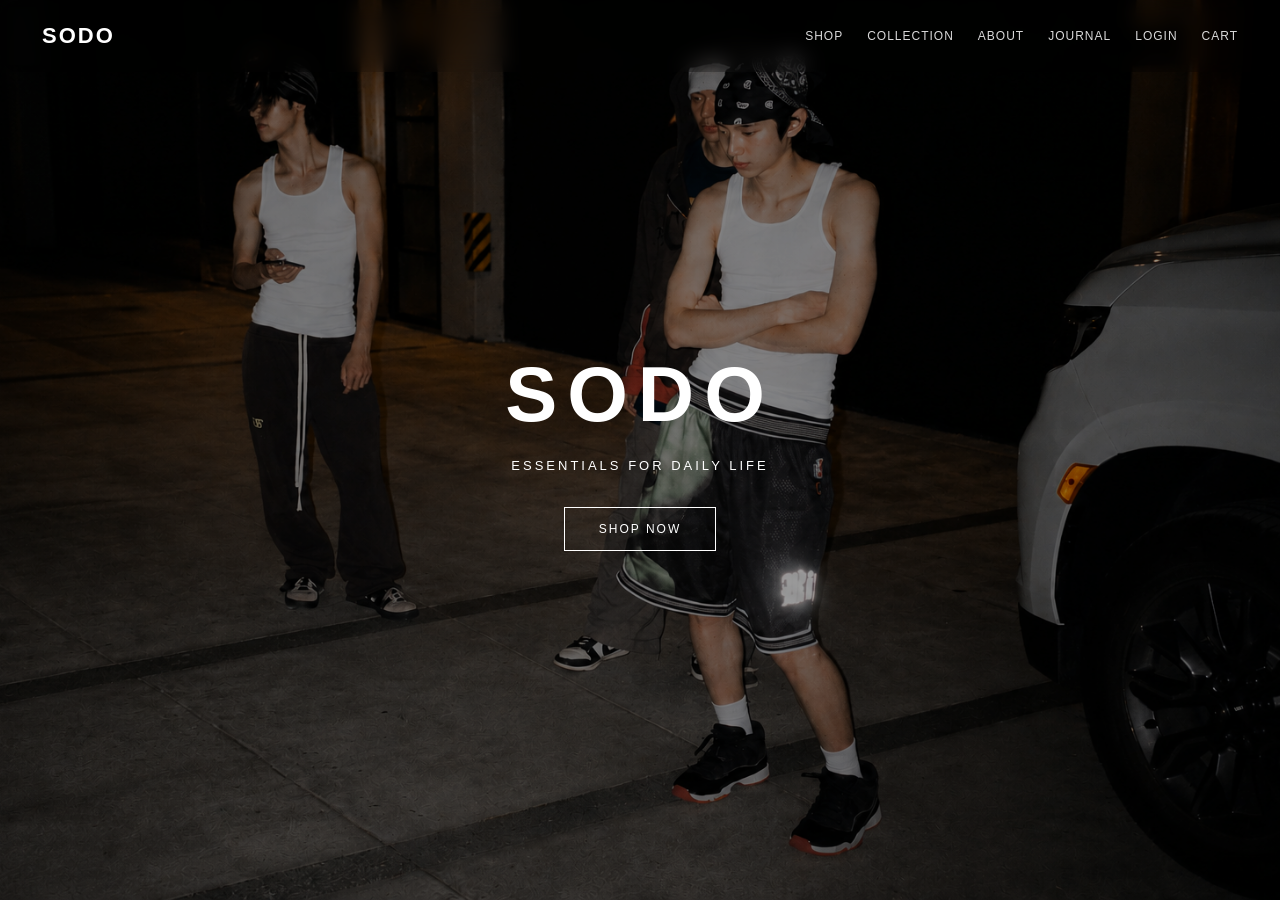
==== index.html @ 35b777dd "Build SODO V1 pages" ====
<!DOCTYPE html>
<html lang="ko">
<head>
  <meta charset="UTF-8" />
  <meta name="viewport" content="width=device-width, initial-scale=1.0" />
  <title>SODO</title>
  <link rel="stylesheet" href="css/style.css" />
</head>
<body>

  <header class="site-header transparent">
    <a href="index.html" class="logo">SODO</a>

    <nav class="nav">
      <a href="shop.html">SHOP</a>
      <a href="collection.html">COLLECTION</a>
      <a href="about.html">ABOUT</a>
      <a href="journal.html">JOURNAL</a>
      <a href="#">LOGIN</a>
      <a href="#">CART</a>
    </nav>
  </header>

  <main>
    <section class="hero">
      <div class="hero-overlay"></div>

      <div class="hero-content">
        <h1>SODO</h1>
        <p>ESSENTIALS FOR DAILY LIFE</p>
        <a href="shop.html" class="hero-button">SHOP NOW</a>
      </div>
    </section>
  </main>

  <script src="js/script.js"></script>
</body>
</html>
---- css/style.css ----
* {
  margin: 0;
  padding: 0;
  box-sizing: border-box;
}

html {
  scroll-behavior: smooth;
}

body {
  font-family: Arial, Helvetica, sans-serif;
  color: #111;
  background: #f4f1ec;
}

a {
  color: inherit;
  text-decoration: none;
}

button {
  font-family: inherit;
}

/* HEADER */

.site-header {
  width: 100%;
  height: 72px;
  padding: 0 42px;
  display: flex;
  justify-content: space-between;
  align-items: center;
  position: fixed;
  top: 0;
  left: 0;
  z-index: 20;
  background: rgba(244, 241, 236, 0.92);
  border-bottom: 1px solid rgba(0, 0, 0, 0.08);
  backdrop-filter: blur(10px);
}

.site-header.transparent {
  background: transparent;
  border-bottom: none;
  color: #fff;
}

.logo {
  font-size: 22px;
  font-weight: 700;
  letter-spacing: 2px;
}

.nav {
  display: flex;
  gap: 24px;
  font-size: 12px;
  letter-spacing: 1px;
}

.nav a {
  opacity: 0.85;
}

.nav a:hover {
  opacity: 1;
}

/* HOME */

.hero {
  width: 100%;
  height: 100vh;
  background-image: url("../images/hero.jpg");
  background-size: cover;
  background-position: center;
  position: relative;
  display: flex;
  justify-content: center;
  align-items: center;
}

.hero-overlay {
  position: absolute;
  inset: 0;
  background: rgba(0, 0, 0, 0.38);
}

.hero-content {
  position: relative;
  z-index: 2;
  text-align: center;
  color: #fff;
}

.hero-content h1 {
  font-size: 78px;
  letter-spacing: 10px;
  font-weight: 700;
  margin-bottom: 18px;
}

.hero-content p {
  font-size: 13px;
  letter-spacing: 3px;
  margin-bottom: 34px;
}

.hero-button {
  display: inline-block;
  padding: 14px 34px;
  border: 1px solid #fff;
  font-size: 12px;
  letter-spacing: 2px;
  transition: 0.25s;
}

.hero-button:hover {
  background: #fff;
  color: #111;
}

/* COMMON PAGE */

.page {
  padding: 140px 42px 80px;
  min-height: 100vh;
}

.page-title {
  margin-bottom: 58px;
}

.page-title h1 {
  font-size: 42px;
  letter-spacing: 3px;
  margin-bottom: 14px;
}

.page-title p {
  color: #555;
  font-size: 15px;
}

/* SHOP */

.product-grid {
  display: grid;
  grid-template-columns: repeat(3, 1fr);
  gap: 34px 22px;
}

.product-card {
  display: block;
}

.product-image {
  width: 100%;
  aspect-ratio: 3 / 4;
  background: #d8d2c7;
  display: flex;
  justify-content: center;
  align-items: center;
  color: #918879;
  font-size: 28px;
  letter-spacing: 4px;
  transition: 0.25s;
}

.product-card:hover .product-image {
  background: #c8c0b4;
}

.product-info {
  padding-top: 14px;
}

.product-info h2 {
  font-size: 14px;
  font-weight: 400;
  margin-bottom: 7px;
}

.product-info p {
  font-size: 13px;
  color: #555;
}

/* PRODUCT DETAIL */

.product-detail {
  display: grid;
  grid-template-columns: 1.2fr 0.8fr;
  gap: 60px;
  align-items: start;
}

.product-detail-image {
  width: 100%;
  min-height: 680px;
  background: #d8d2c7;
  display: flex;
  justify-content: center;
  align-items: center;
}

.product-detail-image span {
  font-size: 42px;
  letter-spacing: 6px;
  color: #918879;
}

.product-detail-info {
  padding-top: 20px;
}

.category {
  font-size: 12px;
  letter-spacing: 2px;
  color: #777;
  margin-bottom: 18px;
}

.product-detail-info h1 {
  font-size: 32px;
  font-weight: 400;
  margin-bottom: 16px;
}

.price {
  font-size: 18px;
  margin-bottom: 32px;
}

.description {
  font-size: 14px;
  line-height: 1.8;
  color: #444;
  margin-bottom: 34px;
}

.option-box {
  margin-bottom: 28px;
}

.option-box p {
  font-size: 12px;
  letter-spacing: 2px;
  margin-bottom: 12px;
}

.size-list {
  display: flex;
  gap: 8px;
}

.size-list button {
  width: 48px;
  height: 42px;
  border: 1px solid #aaa;
  background: transparent;
  cursor: pointer;
}

.size-list button:hover {
  background: #111;
  color: #fff;
}

.cart-button {
  width: 100%;
  height: 52px;
  background: #111;
  color: #fff;
  border: none;
  font-size: 12px;
  letter-spacing: 2px;
  cursor: pointer;
  margin-bottom: 28px;
}

.cart-button:hover {
  background: #333;
}

.product-notice {
  border-top: 1px solid #ccc;
  padding-top: 22px;
}

.product-notice p {
  font-size: 13px;
  color: #555;
  line-height: 1.8;
}

/* COLLECTION */

.collection-layout {
  display: grid;
  grid-template-columns: 1.3fr 1fr;
  gap: 24px;
}

.collection-visual {
  min-height: 440px;
  background: #d8d2c7;
  display: flex;
  justify-content: center;
  align-items: center;
  color: #918879;
  font-size: 24px;
  letter-spacing: 3px;
}

.collection-visual.large {
  min-height: 620px;
}

.collection-text {
  padding: 54px;
  background: #e8e2d8;
  display: flex;
  flex-direction: column;
  justify-content: center;
}

.collection-text h2 {
  font-size: 24px;
  letter-spacing: 2px;
  margin-bottom: 22px;
}

.collection-text p {
  font-size: 15px;
  line-height: 1.9;
  color: #444;
}

/* ABOUT */

.about-hero {
  min-height: 420px;
  background: #d8d2c7;
  display: flex;
  flex-direction: column;
  justify-content: center;
  padding: 60px;
  margin-bottom: 60px;
}

.about-hero h1 {
  font-size: 44px;
  letter-spacing: 3px;
  margin-bottom: 20px;
}

.about-hero p {
  font-size: 18px;
  color: #555;
}

.about-content {
  display: grid;
  grid-template-columns: repeat(3, 1fr);
  gap: 42px;
}

.about-content h2 {
  font-size: 18px;
  letter-spacing: 2px;
  margin-bottom: 18px;
}

.about-content p {
  font-size: 14px;
  line-height: 1.9;
  color: #444;
}

/* JOURNAL */

.journal-list {
  display: flex;
  flex-direction: column;
  gap: 24px;
}

.journal-card {
  display: grid;
  grid-template-columns: 320px 1fr;
  gap: 34px;
  padding-bottom: 24px;
  border-bottom: 1px solid #ccc;
}

.journal-image {
  height: 220px;
  background: #d8d2c7;
  display: flex;
  justify-content: center;
  align-items: center;
  color: #918879;
  font-size: 32px;
}

.journal-text {
  display: flex;
  flex-direction: column;
  justify-content: center;
}

.date {
  font-size: 12px;
  color: #777;
  margin-bottom: 12px;
}

.journal-text h2 {
  font-size: 26px;
  font-weight: 400;
  margin-bottom: 14px;
}

.journal-text p {
  font-size: 14px;
  line-height: 1.8;
  color: #444;
}

/* FOOTER */

.footer {
  padding: 36px 42px;
  border-top: 1px solid #ccc;
  font-size: 12px;
  color: #666;
}

/* MOBILE */

@media (max-width: 900px) {
  .site-header {
    padding: 0 20px;
  }

  .nav {
    gap: 12px;
    font-size: 10px;
  }

  .hero-content h1 {
    font-size: 52px;
  }

  .page {
    padding: 120px 20px 60px;
  }

  .product-grid {
    grid-template-columns: repeat(2, 1fr);
  }

  .product-detail {
    grid-template-columns: 1fr;
  }

  .collection-layout {
    grid-template-columns: 1fr;
  }

  .about-content {
    grid-template-columns: 1fr;
  }

  .journal-card {
    grid-template-columns: 1fr;
  }
}

@media (max-width: 560px) {
  .site-header {
    height: auto;
    padding: 18px 20px;
    align-items: flex-start;
    flex-direction: column;
    gap: 14px;
  }

  .nav {
    flex-wrap: wrap;
  }

  .hero-content h1 {
    font-size: 42px;
  }

  .hero-content p {
    font-size: 11px;
  }

  .product-grid {
    grid-template-columns: 1fr;
  }

  .page-title h1 {
    font-size: 32px;
  }

  .product-detail-image {
    min-height: 460px;
  }
}
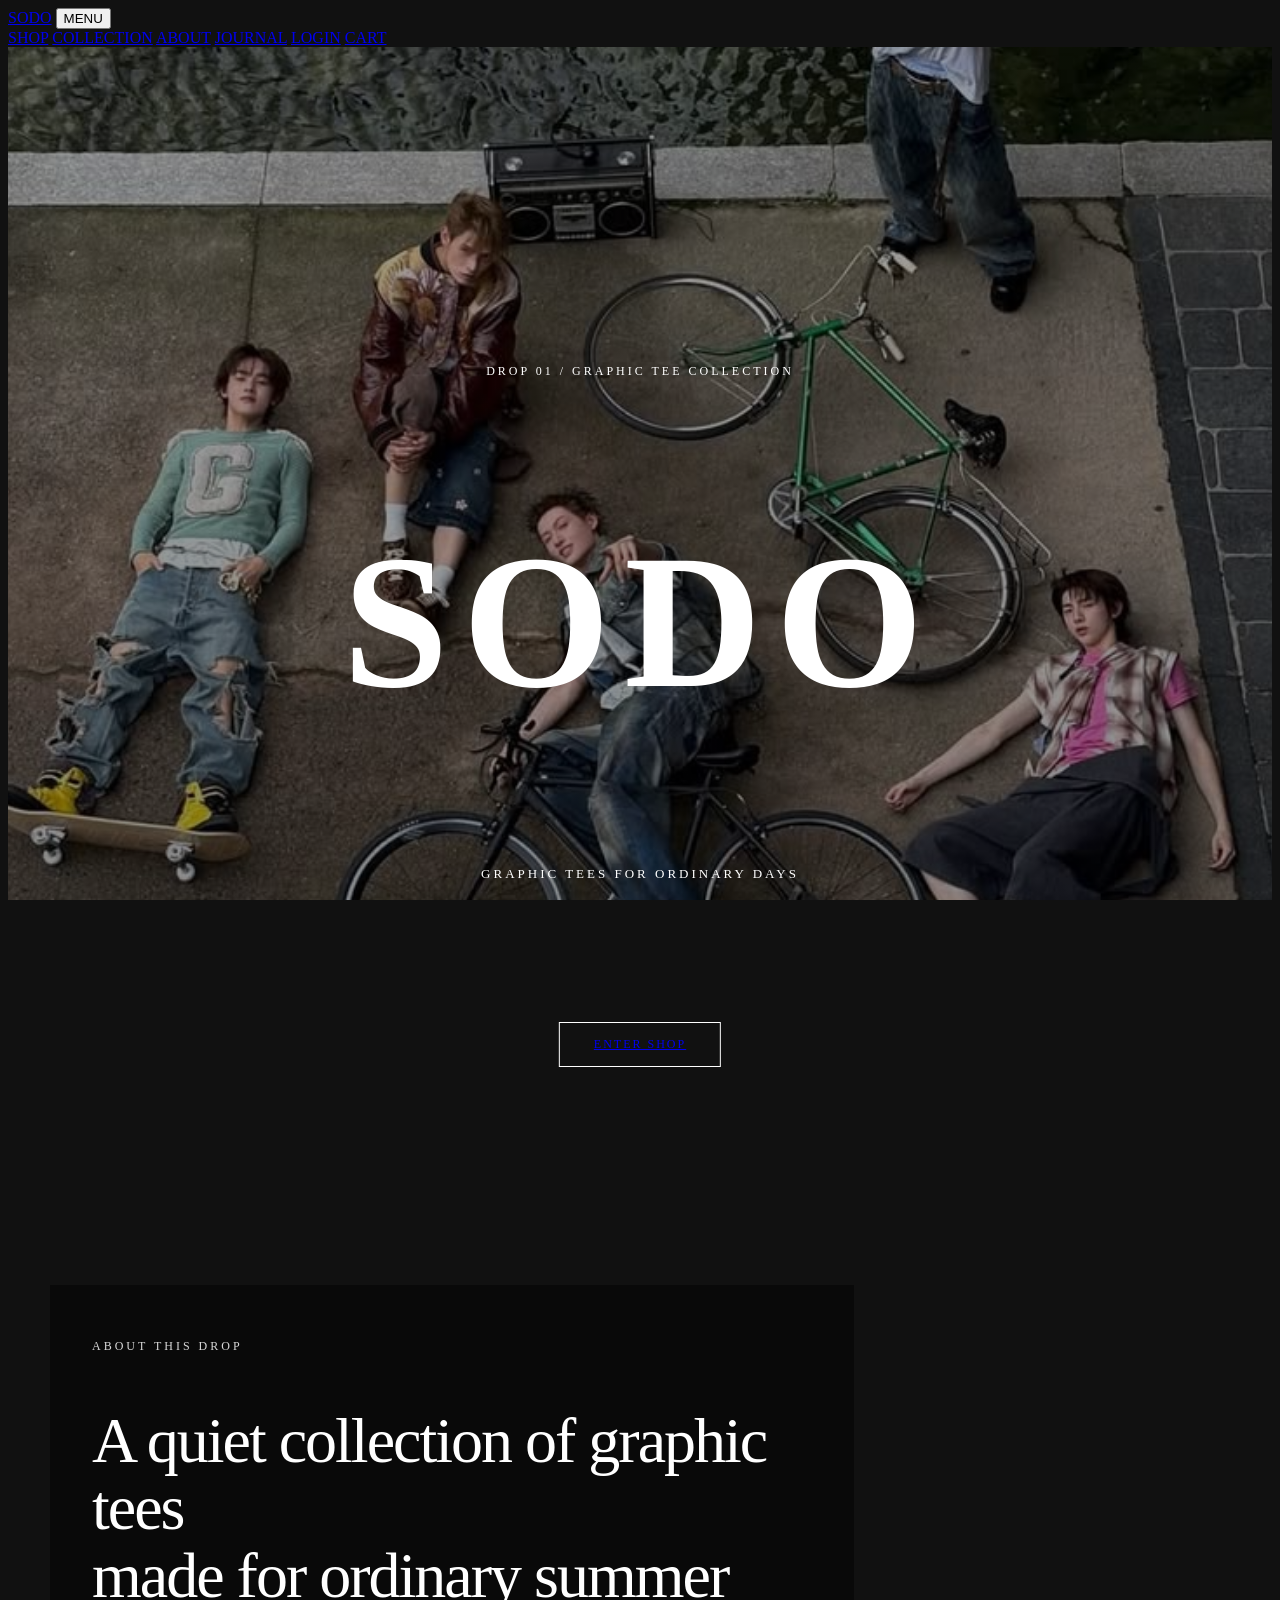
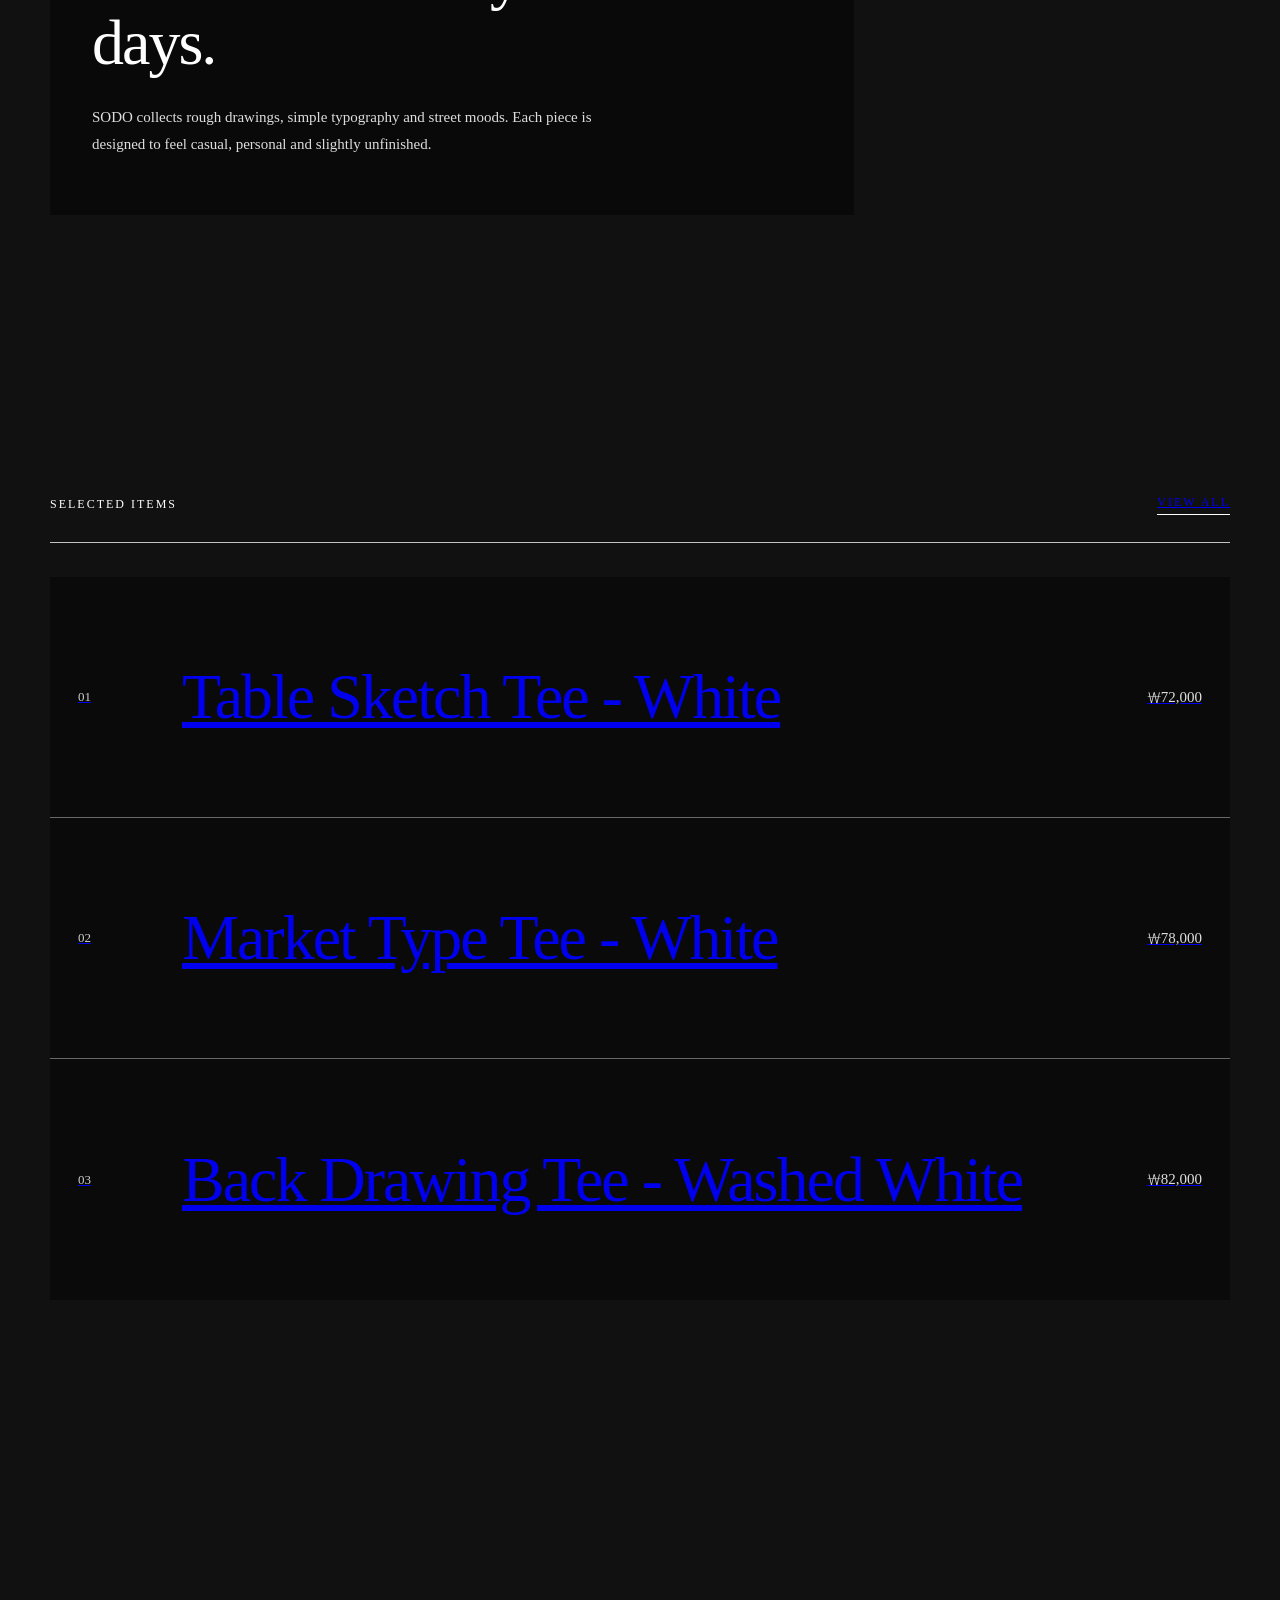
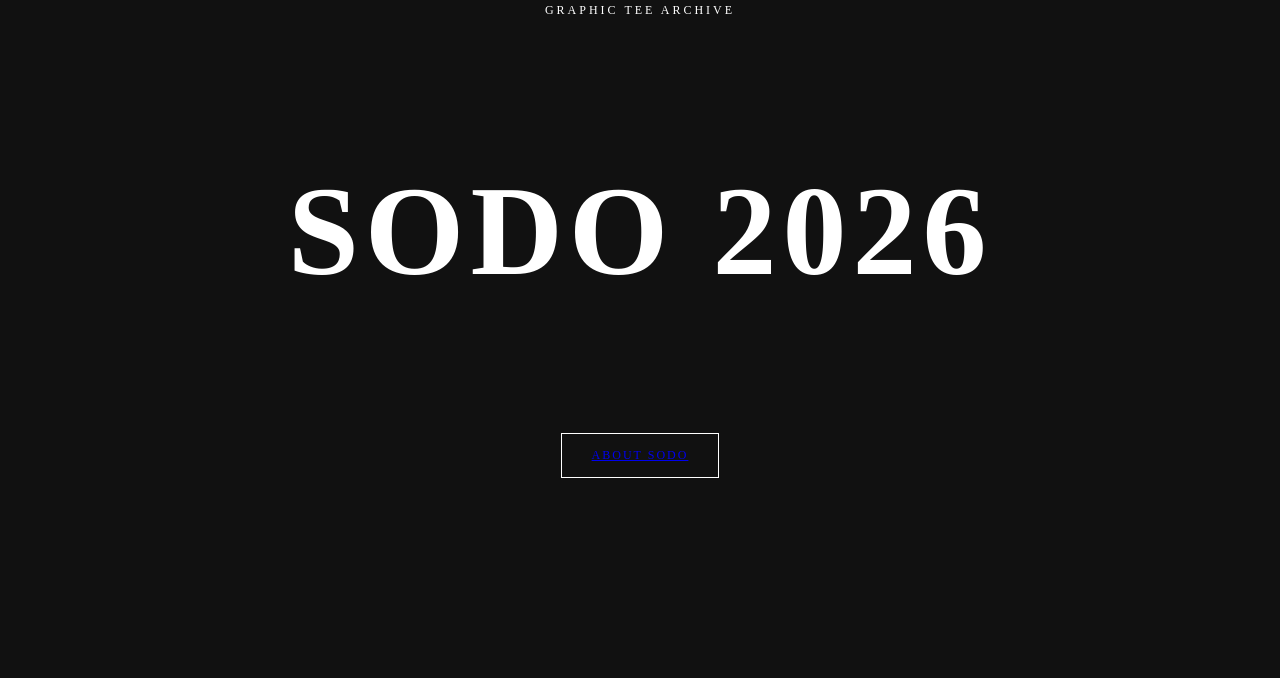
==== commit 275943ae: "Make home photo based layout" ====
--- a/index.html
+++ b/index.html
@@ -6,31 +6,84 @@
   <title>SODO</title>
   <link rel="stylesheet" href="css/style.css" />
 </head>
-<body>
+<body class="home-body">
 
   <header class="site-header transparent">
     <a href="index.html" class="logo">SODO</a>
+
+    <button class="menu-toggle" type="button">MENU</button>
 
     <nav class="nav">
       <a href="shop.html">SHOP</a>
       <a href="collection.html">COLLECTION</a>
       <a href="about.html">ABOUT</a>
       <a href="journal.html">JOURNAL</a>
-      <a href="#">LOGIN</a>
-      <a href="#">CART</a>
+      <a href="login.html">LOGIN</a>
+      <a href="cart.html">CART</a>
     </nav>
   </header>
 
-  <main>
-    <section class="hero">
-      <div class="hero-overlay"></div>
+  <main class="photo-home">
 
-      <div class="hero-content">
+    <section class="photo-hero">
+      <div class="photo-hero-content">
+        <p>DROP 01 / GRAPHIC TEE COLLECTION</p>
         <h1>SODO</h1>
-        <p>ESSENTIALS FOR DAILY LIFE</p>
-        <a href="shop.html" class="hero-button">SHOP NOW</a>
+        <span>GRAPHIC TEES FOR ORDINARY DAYS</span>
+      </div>
+
+      <a href="shop.html" class="photo-enter-button">ENTER SHOP</a>
+    </section>
+
+    <section class="photo-info-section">
+      <div class="photo-info-box">
+        <p class="small-label">ABOUT THIS DROP</p>
+        <h2>
+          A quiet collection of graphic tees<br />
+          made for ordinary summer days.
+        </h2>
+        <p>
+          SODO collects rough drawings, simple typography and street moods.
+          Each piece is designed to feel casual, personal and slightly unfinished.
+        </p>
       </div>
     </section>
+
+    <section class="photo-selected-section">
+      <div class="photo-selected-title">
+        <p>SELECTED ITEMS</p>
+        <a href="shop.html">VIEW ALL</a>
+      </div>
+
+      <div class="photo-selected-list">
+
+        <a href="product.html?id=table-sketch-tee" class="photo-selected-row">
+          <span>01</span>
+          <h2>Table Sketch Tee - White</h2>
+          <p>₩72,000</p>
+        </a>
+
+        <a href="product.html?id=market-type-tee" class="photo-selected-row">
+          <span>02</span>
+          <h2>Market Type Tee - White</h2>
+          <p>₩78,000</p>
+        </a>
+
+        <a href="product.html?id=back-drawing-tee" class="photo-selected-row">
+          <span>03</span>
+          <h2>Back Drawing Tee - Washed White</h2>
+          <p>₩82,000</p>
+        </a>
+
+      </div>
+    </section>
+
+    <section class="photo-bottom-section">
+      <p>GRAPHIC TEE ARCHIVE</p>
+      <h2>SODO 2026</h2>
+      <a href="about.html">ABOUT SODO</a>
+    </section>
+
   </main>
 
   <script src="js/script.js"></script>
--- a/css/style.css
+++ b/css/style.css
@@ -1,515 +1,353 @@
-* {
-  margin: 0;
-  padding: 0;
-  box-sizing: border-box;
-}
-
-html {
-  scroll-behavior: smooth;
-}
-
-body {
-  font-family: Arial, Helvetica, sans-serif;
-  color: #111;
-  background: #f4f1ec;
-}
-
-a {
-  color: inherit;
-  text-decoration: none;
-}
-
-button {
-  font-family: inherit;
-}
-
-/* HEADER */
-
-.site-header {
-  width: 100%;
-  height: 72px;
-  padding: 0 42px;
-  display: flex;
-  justify-content: space-between;
-  align-items: center;
-  position: fixed;
-  top: 0;
-  left: 0;
-  z-index: 20;
-  background: rgba(244, 241, 236, 0.92);
-  border-bottom: 1px solid rgba(0, 0, 0, 0.08);
-  backdrop-filter: blur(10px);
-}
-
-.site-header.transparent {
+/* SHOP CATEGORY FILTER */
+
+.shop-category-tabs {
+  display: flex;
+  flex-wrap: wrap;
+  gap: 8px;
+  margin-bottom: 22px;
+}
+
+.shop-category-tabs button {
+  padding: 12px 18px;
+  border: 1px solid #111;
   background: transparent;
-  border-bottom: none;
+  font-size: 12px;
+  letter-spacing: 2px;
+  cursor: pointer;
+}
+
+.shop-category-tabs button:hover,
+.shop-category-tabs button.active {
+  background: #111;
   color: #fff;
 }
 
-.logo {
-  font-size: 22px;
-  font-weight: 700;
-  letter-spacing: 2px;
-}
-
-.nav {
-  display: flex;
-  gap: 24px;
-  font-size: 12px;
-  letter-spacing: 1px;
-}
-
-.nav a {
-  opacity: 0.85;
-}
-
-.nav a:hover {
-  opacity: 1;
-}
-
-/* HOME */
+.product-meta {
+  font-size: 11px !important;
+  letter-spacing: 1.5px;
+  color: #888 !important;
+  margin-bottom: 8px !important;
+}
+
+.coming-soon-box {
+  grid-column: 1 / -1;
+  min-height: 360px;
+  border-top: 1px solid #111;
+  border-bottom: 1px solid #111;
+  display: flex;
+  flex-direction: column;
+  justify-content: center;
+  align-items: center;
+  gap: 16px;
+  text-align: center;
+  padding: 60px 20px;
+}
+
+.coming-label {
+  font-size: 12px;
+  letter-spacing: 3px;
+  color: #777;
+}
+
+.coming-soon-box h2 {
+  font-size: clamp(42px, 8vw, 96px);
+  letter-spacing: -3px;
+  font-weight: 400;
+}
+
+.coming-soon-box p {
+  max-width: 420px;
+  font-size: 14px;
+  line-height: 1.8;
+  color: #555;
+}
+
+@media (max-width: 760px) {
+  .shop-category-tabs {
+    overflow-x: auto;
+    flex-wrap: nowrap;
+    padding-bottom: 8px;
+  }
+
+  .shop-category-tabs button {
+    flex-shrink: 0;
+  }
+}/* HOME HERO IMAGE POSITION */
 
 .hero {
-  width: 100%;
-  height: 100vh;
   background-image: url("../images/hero.jpg");
   background-size: cover;
-  background-position: center;
+  background-position: center 42%;
+}
+
+.hero-overlay {
+  background: rgba(0, 0, 0, 0.32);
+}
+
+@media (max-width: 760px) {
+  .hero {
+    background-position: center center;
+  }
+}/* PHOTO BASED HOME */
+
+.home-body {
+  background: #111;
+}
+
+.photo-home {
+  min-height: 100vh;
+  background-image:
+    linear-gradient(rgba(0, 0, 0, 0.34), rgba(0, 0, 0, 0.44)),
+    url("../images/hero.jpg");
+  background-size: cover;
+  background-position: center center;
+  background-attachment: fixed;
+  color: #fff;
+}
+
+.photo-hero {
+  min-height: 100vh;
+  padding: 120px 42px 48px;
+  display: flex;
+  flex-direction: column;
+  justify-content: center;
   position: relative;
-  display: flex;
-  justify-content: center;
-  align-items: center;
-}
-
-.hero-overlay {
+}
+
+.photo-hero-content {
+  text-align: center;
+}
+
+.photo-hero-content p {
+  font-size: 12px;
+  letter-spacing: 3px;
+  margin-bottom: 22px;
+}
+
+.photo-hero-content h1 {
+  font-size: clamp(72px, 15vw, 190px);
+  letter-spacing: 14px;
+  line-height: 0.9;
+  font-weight: 700;
+}
+
+.photo-hero-content span {
+  display: block;
+  margin-top: 24px;
+  font-size: 13px;
+  letter-spacing: 3px;
+}
+
+.photo-enter-button {
   position: absolute;
-  inset: 0;
-  background: rgba(0, 0, 0, 0.38);
-}
-
-.hero-content {
-  position: relative;
-  z-index: 2;
-  text-align: center;
-  color: #fff;
-}
-
-.hero-content h1 {
-  font-size: 78px;
-  letter-spacing: 10px;
-  font-weight: 700;
-  margin-bottom: 18px;
-}
-
-.hero-content p {
-  font-size: 13px;
-  letter-spacing: 3px;
-  margin-bottom: 34px;
-}
-
-.hero-button {
-  display: inline-block;
+  left: 50%;
+  bottom: 48px;
+  transform: translateX(-50%);
   padding: 14px 34px;
   border: 1px solid #fff;
   font-size: 12px;
   letter-spacing: 2px;
-  transition: 0.25s;
-}
-
-.hero-button:hover {
+}
+
+.photo-enter-button:hover {
   background: #fff;
   color: #111;
 }
 
-/* COMMON PAGE */
-
-.page {
-  padding: 140px 42px 80px;
-  min-height: 100vh;
-}
-
-.page-title {
-  margin-bottom: 58px;
-}
-
-.page-title h1 {
-  font-size: 42px;
-  letter-spacing: 3px;
-  margin-bottom: 14px;
-}
-
-.page-title p {
-  color: #555;
+.photo-info-section {
+  min-height: 70vh;
+  padding: 120px 42px;
+  display: flex;
+  align-items: center;
+}
+
+.photo-info-box {
+  max-width: 720px;
+  padding: 42px;
+  background: rgba(0, 0, 0, 0.42);
+  backdrop-filter: blur(8px);
+}
+
+.small-label {
+  font-size: 12px;
+  letter-spacing: 3px;
+  margin-bottom: 22px;
+  color: #d8d8d8;
+}
+
+.photo-info-box h2 {
+  font-size: clamp(32px, 5vw, 64px);
+  line-height: 1.05;
+  letter-spacing: -2px;
+  font-weight: 400;
+  margin-bottom: 28px;
+}
+
+.photo-info-box p:last-child {
+  max-width: 520px;
   font-size: 15px;
-}
-
-/* SHOP */
-
-.product-grid {
-  display: grid;
-  grid-template-columns: repeat(3, 1fr);
-  gap: 34px 22px;
-}
-
-.product-card {
-  display: block;
-}
-
-.product-image {
-  width: 100%;
-  aspect-ratio: 3 / 4;
-  background: #d8d2c7;
-  display: flex;
-  justify-content: center;
-  align-items: center;
-  color: #918879;
-  font-size: 28px;
-  letter-spacing: 4px;
-  transition: 0.25s;
-}
-
-.product-card:hover .product-image {
-  background: #c8c0b4;
-}
-
-.product-info {
-  padding-top: 14px;
-}
-
-.product-info h2 {
-  font-size: 14px;
-  font-weight: 400;
-  margin-bottom: 7px;
-}
-
-.product-info p {
-  font-size: 13px;
-  color: #555;
-}
-
-/* PRODUCT DETAIL */
-
-.product-detail {
-  display: grid;
-  grid-template-columns: 1.2fr 0.8fr;
-  gap: 60px;
-  align-items: start;
-}
-
-.product-detail-image {
-  width: 100%;
-  min-height: 680px;
-  background: #d8d2c7;
-  display: flex;
-  justify-content: center;
-  align-items: center;
-}
-
-.product-detail-image span {
-  font-size: 42px;
-  letter-spacing: 6px;
-  color: #918879;
-}
-
-.product-detail-info {
-  padding-top: 20px;
-}
-
-.category {
-  font-size: 12px;
-  letter-spacing: 2px;
-  color: #777;
-  margin-bottom: 18px;
-}
-
-.product-detail-info h1 {
-  font-size: 32px;
-  font-weight: 400;
-  margin-bottom: 16px;
-}
-
-.price {
-  font-size: 18px;
-  margin-bottom: 32px;
-}
-
-.description {
-  font-size: 14px;
   line-height: 1.8;
-  color: #444;
-  margin-bottom: 34px;
-}
-
-.option-box {
-  margin-bottom: 28px;
-}
-
-.option-box p {
-  font-size: 12px;
-  letter-spacing: 2px;
-  margin-bottom: 12px;
-}
-
-.size-list {
-  display: flex;
-  gap: 8px;
-}
-
-.size-list button {
-  width: 48px;
-  height: 42px;
-  border: 1px solid #aaa;
-  background: transparent;
-  cursor: pointer;
-}
-
-.size-list button:hover {
-  background: #111;
-  color: #fff;
-}
-
-.cart-button {
-  width: 100%;
-  height: 52px;
-  background: #111;
-  color: #fff;
-  border: none;
-  font-size: 12px;
-  letter-spacing: 2px;
-  cursor: pointer;
-  margin-bottom: 28px;
-}
-
-.cart-button:hover {
-  background: #333;
-}
-
-.product-notice {
-  border-top: 1px solid #ccc;
-  padding-top: 22px;
-}
-
-.product-notice p {
-  font-size: 13px;
-  color: #555;
-  line-height: 1.8;
-}
-
-/* COLLECTION */
-
-.collection-layout {
-  display: grid;
-  grid-template-columns: 1.3fr 1fr;
-  gap: 24px;
-}
-
-.collection-visual {
-  min-height: 440px;
-  background: #d8d2c7;
-  display: flex;
-  justify-content: center;
-  align-items: center;
-  color: #918879;
-  font-size: 24px;
-  letter-spacing: 3px;
-}
-
-.collection-visual.large {
-  min-height: 620px;
-}
-
-.collection-text {
-  padding: 54px;
-  background: #e8e2d8;
+  color: #ddd;
+}
+
+.photo-selected-section {
+  min-height: 90vh;
+  padding: 100px 42px;
   display: flex;
   flex-direction: column;
   justify-content: center;
 }
 
-.collection-text h2 {
-  font-size: 24px;
+.photo-selected-title {
+  display: flex;
+  justify-content: space-between;
+  align-items: center;
+  margin-bottom: 34px;
+  border-bottom: 1px solid rgba(255, 255, 255, 0.75);
+  padding-bottom: 18px;
+}
+
+.photo-selected-title p,
+.photo-selected-title a {
+  font-size: 12px;
   letter-spacing: 2px;
-  margin-bottom: 22px;
-}
-
-.collection-text p {
+}
+
+.photo-selected-title a {
+  border-bottom: 1px solid #fff;
+  padding-bottom: 4px;
+}
+
+.photo-selected-list {
+  background: rgba(0, 0, 0, 0.36);
+  backdrop-filter: blur(8px);
+}
+
+.photo-selected-row {
+  display: grid;
+  grid-template-columns: 80px 1fr 150px;
+  gap: 24px;
+  align-items: center;
+  padding: 30px 28px;
+  border-bottom: 1px solid rgba(255, 255, 255, 0.38);
+}
+
+.photo-selected-row:last-child {
+  border-bottom: none;
+}
+
+.photo-selected-row span {
+  font-size: 13px;
+  color: #ccc;
+}
+
+.photo-selected-row h2 {
+  font-size: clamp(28px, 5vw, 68px);
+  font-weight: 400;
+  letter-spacing: -2px;
+}
+
+.photo-selected-row p {
+  text-align: right;
   font-size: 15px;
-  line-height: 1.9;
-  color: #444;
-}
-
-/* ABOUT */
-
-.about-hero {
-  min-height: 420px;
-  background: #d8d2c7;
+  color: #ddd;
+}
+
+.photo-selected-row:hover h2 {
+  font-style: italic;
+}
+
+.photo-bottom-section {
+  min-height: 70vh;
+  padding: 120px 42px;
   display: flex;
   flex-direction: column;
   justify-content: center;
-  padding: 60px;
-  margin-bottom: 60px;
-}
-
-.about-hero h1 {
-  font-size: 44px;
-  letter-spacing: 3px;
-  margin-bottom: 20px;
-}
-
-.about-hero p {
-  font-size: 18px;
-  color: #555;
-}
-
-.about-content {
-  display: grid;
-  grid-template-columns: repeat(3, 1fr);
-  gap: 42px;
-}
-
-.about-content h2 {
-  font-size: 18px;
+  align-items: center;
+  gap: 22px;
+  text-align: center;
+}
+
+.photo-bottom-section p {
+  font-size: 12px;
+  letter-spacing: 3px;
+}
+
+.photo-bottom-section h2 {
+  font-size: clamp(48px, 10vw, 140px);
+  letter-spacing: 6px;
+  font-weight: 700;
+}
+
+.photo-bottom-section a {
+  padding: 14px 30px;
+  border: 1px solid #fff;
+  font-size: 12px;
   letter-spacing: 2px;
-  margin-bottom: 18px;
-}
-
-.about-content p {
-  font-size: 14px;
-  line-height: 1.9;
-  color: #444;
-}
-
-/* JOURNAL */
-
-.journal-list {
-  display: flex;
-  flex-direction: column;
-  gap: 24px;
-}
-
-.journal-card {
-  display: grid;
-  grid-template-columns: 320px 1fr;
-  gap: 34px;
-  padding-bottom: 24px;
-  border-bottom: 1px solid #ccc;
-}
-
-.journal-image {
-  height: 220px;
-  background: #d8d2c7;
-  display: flex;
-  justify-content: center;
-  align-items: center;
-  color: #918879;
-  font-size: 32px;
-}
-
-.journal-text {
-  display: flex;
-  flex-direction: column;
-  justify-content: center;
-}
-
-.date {
-  font-size: 12px;
-  color: #777;
-  margin-bottom: 12px;
-}
-
-.journal-text h2 {
-  font-size: 26px;
-  font-weight: 400;
-  margin-bottom: 14px;
-}
-
-.journal-text p {
-  font-size: 14px;
-  line-height: 1.8;
-  color: #444;
-}
-
-/* FOOTER */
-
-.footer {
-  padding: 36px 42px;
-  border-top: 1px solid #ccc;
-  font-size: 12px;
-  color: #666;
-}
-
-/* MOBILE */
+}
+
+.photo-bottom-section a:hover {
+  background: #fff;
+  color: #111;
+}
+
+/* MOBILE PHOTO HOME */
 
 @media (max-width: 900px) {
-  .site-header {
-    padding: 0 20px;
-  }
-
-  .nav {
-    gap: 12px;
-    font-size: 10px;
-  }
-
-  .hero-content h1 {
+  .photo-home {
+    background-attachment: scroll;
+  }
+
+  .photo-hero {
+    padding: 100px 20px 42px;
+  }
+
+  .photo-hero-content h1 {
+    font-size: 64px;
+    letter-spacing: 7px;
+  }
+
+  .photo-info-section,
+  .photo-selected-section,
+  .photo-bottom-section {
+    padding: 80px 20px;
+  }
+
+  .photo-info-box {
+    padding: 28px;
+  }
+
+  .photo-selected-row {
+    grid-template-columns: 44px 1fr;
+    gap: 14px;
+    padding: 24px 18px;
+  }
+
+  .photo-selected-row p {
+    grid-column: 2;
+    text-align: left;
+  }
+}
+
+@media (max-width: 560px) {
+  .photo-hero-content h1 {
     font-size: 52px;
   }
 
-  .page {
-    padding: 120px 20px 60px;
-  }
-
-  .product-grid {
-    grid-template-columns: repeat(2, 1fr);
-  }
-
-  .product-detail {
-    grid-template-columns: 1fr;
-  }
-
-  .collection-layout {
-    grid-template-columns: 1fr;
-  }
-
-  .about-content {
-    grid-template-columns: 1fr;
-  }
-
-  .journal-card {
-    grid-template-columns: 1fr;
-  }
-}
-
-@media (max-width: 560px) {
-  .site-header {
-    height: auto;
-    padding: 18px 20px;
-    align-items: flex-start;
-    flex-direction: column;
-    gap: 14px;
-  }
-
-  .nav {
-    flex-wrap: wrap;
-  }
-
-  .hero-content h1 {
-    font-size: 42px;
-  }
-
-  .hero-content p {
+  .photo-hero-content p,
+  .photo-hero-content span {
     font-size: 11px;
   }
 
-  .product-grid {
-    grid-template-columns: 1fr;
-  }
-
-  .page-title h1 {
-    font-size: 32px;
-  }
-
-  .product-detail-image {
-    min-height: 460px;
+  .photo-enter-button {
+    bottom: 34px;
+  }
+
+  .photo-info-box h2 {
+    font-size: 30px;
+  }
+
+  .photo-bottom-section h2 {
+    font-size: 48px;
   }
 }
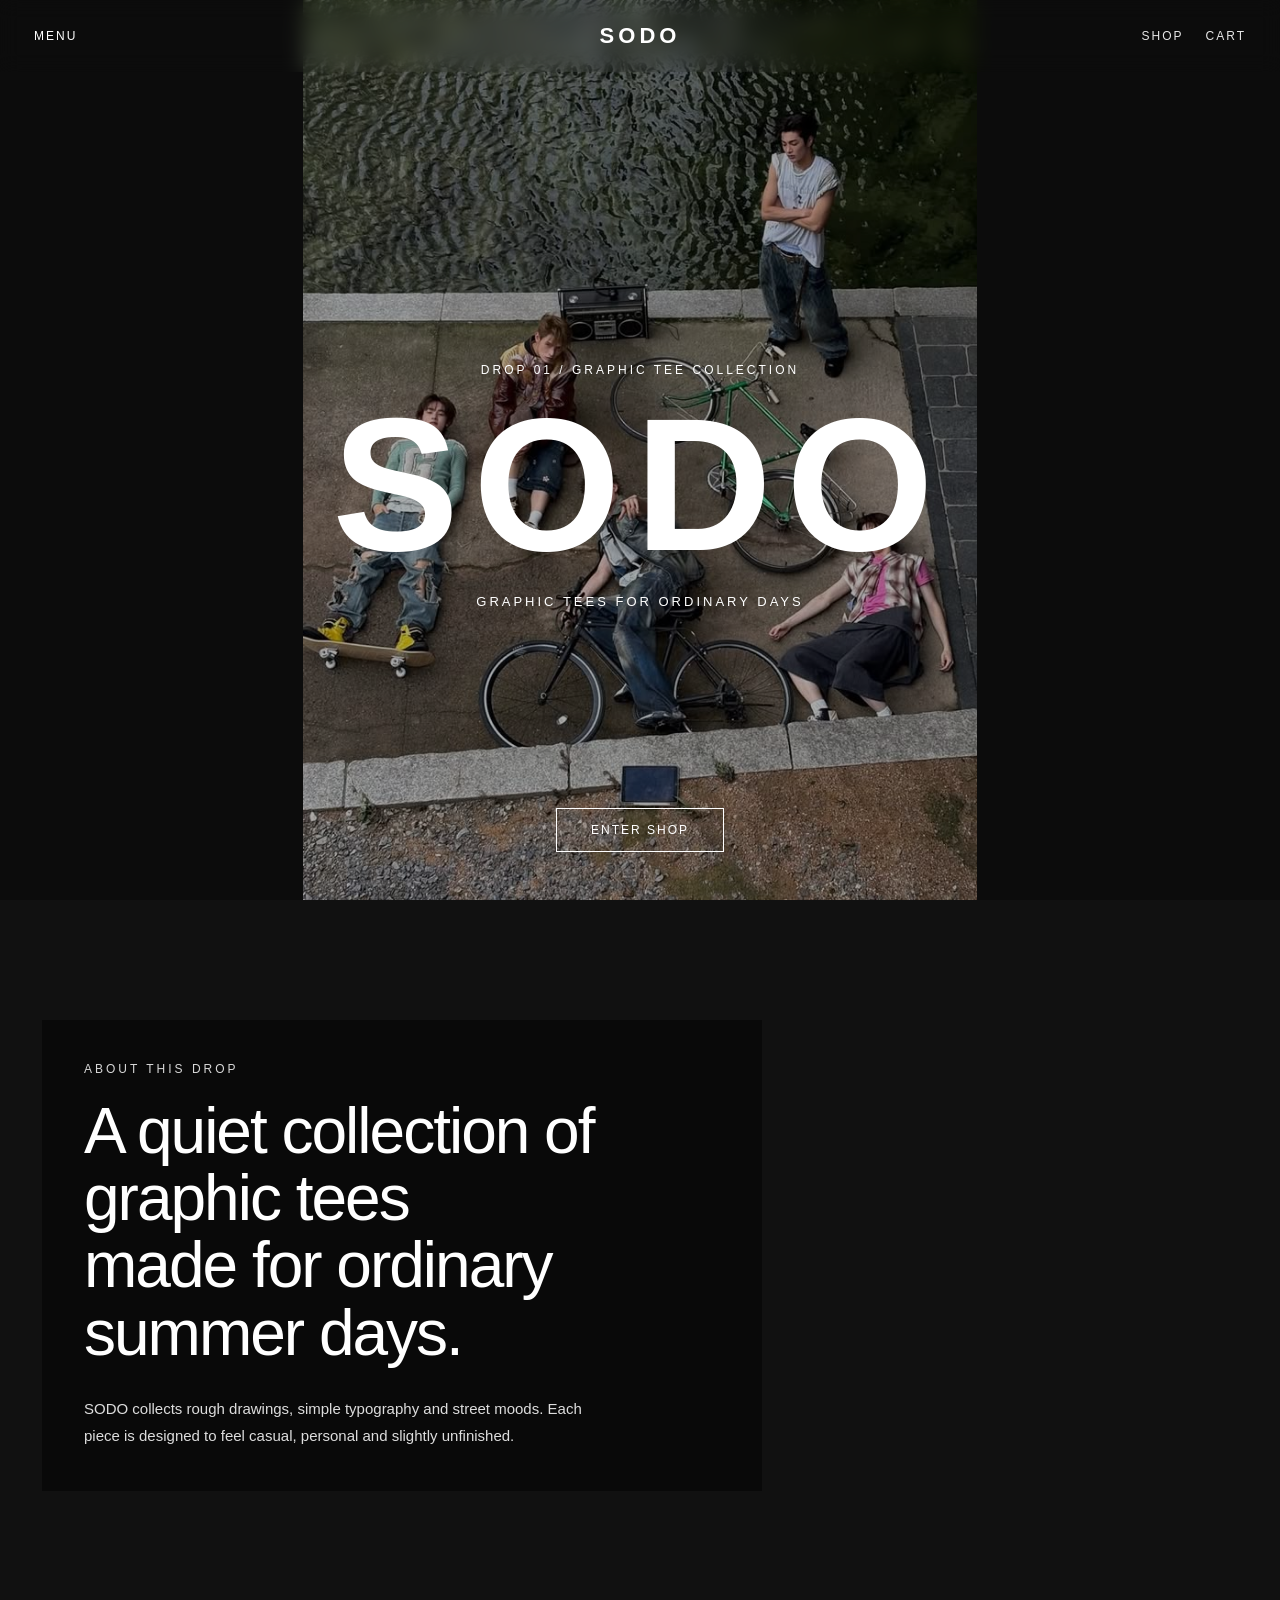
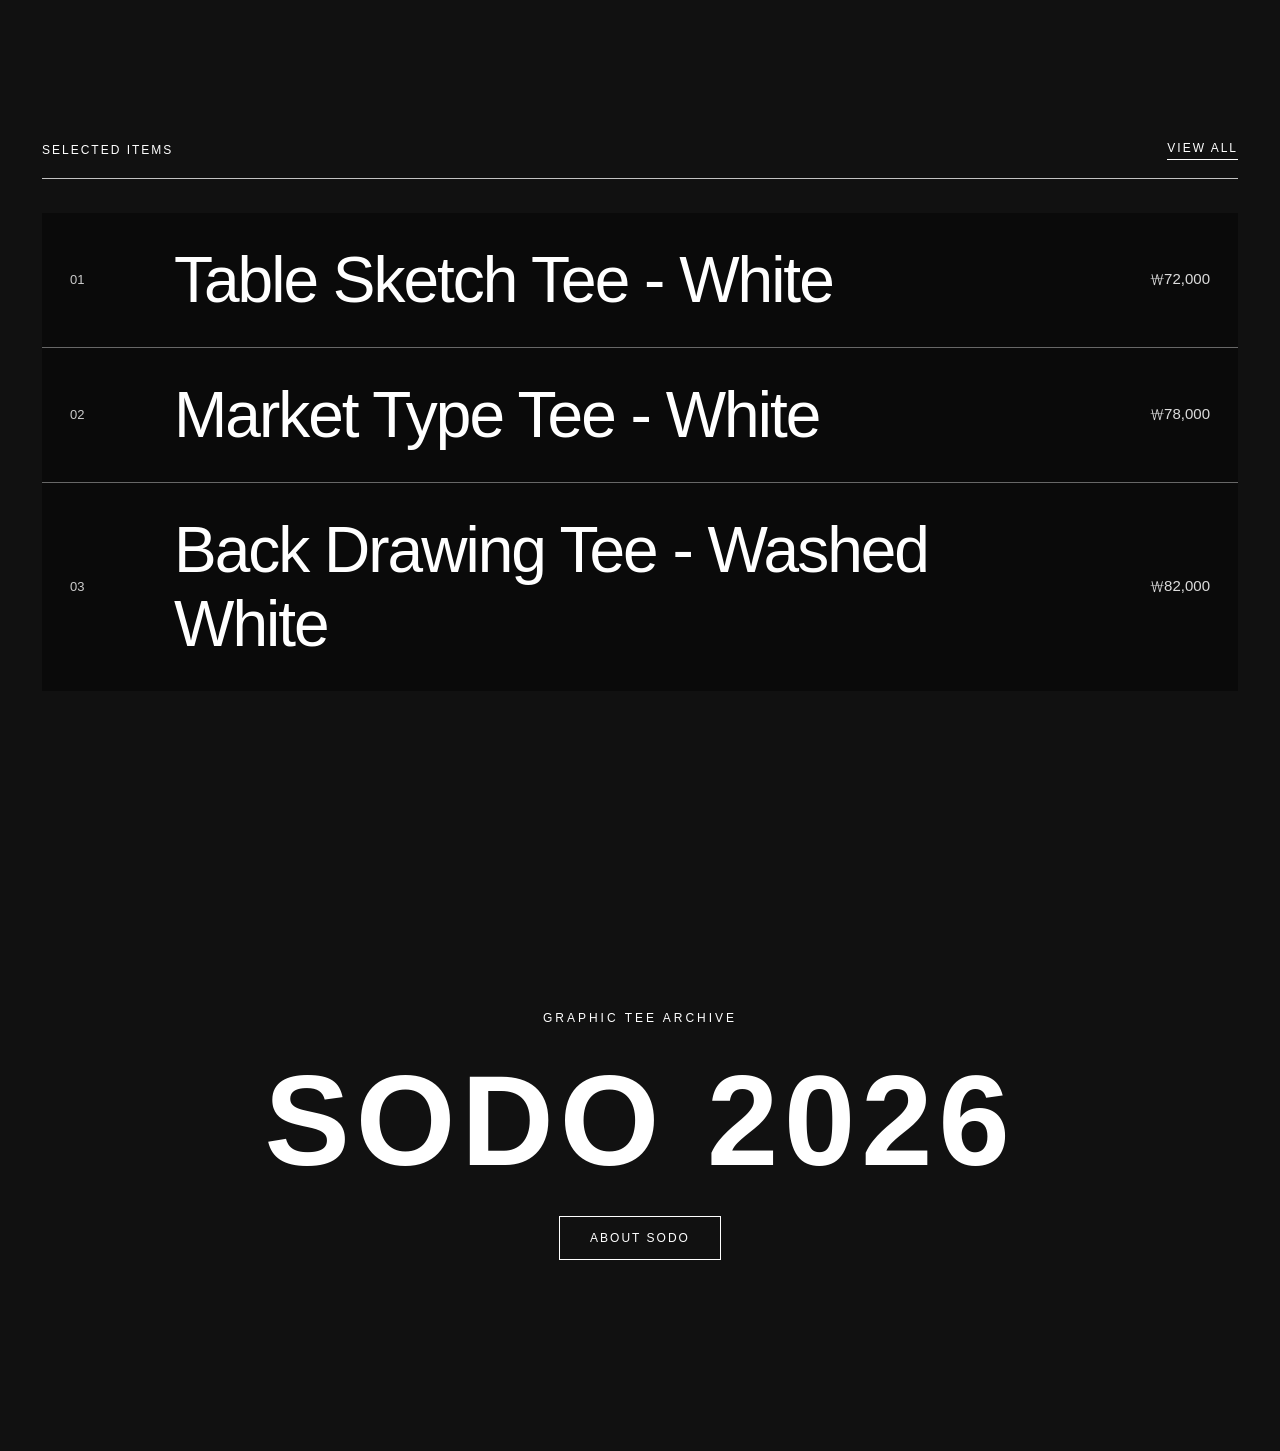
==== commit 00c8144f: "Fix main layout and header" ====
--- a/index.html
+++ b/index.html
@@ -8,10 +8,15 @@
 </head>
 <body class="home-body">
 
-  <header class="site-header transparent">
-    <a href="index.html" class="logo">SODO</a>
+  <header class="site-header sodo-top-header transparent">
+    <button class="menu-toggle" type="button">MENU</button>
 
-    <button class="menu-toggle" type="button">MENU</button>
+    <a href="index.html" class="logo header-center-logo">SODO</a>
+
+    <div class="header-actions">
+      <a href="shop.html">SHOP</a>
+      <a href="cart.html" class="cart-action">CART</a>
+    </div>
 
     <nav class="nav">
       <a href="shop.html">SHOP</a>
@@ -26,6 +31,9 @@
   <main class="photo-home">
 
     <section class="photo-hero">
+      <img src="images/hero.jpg" alt="SODO main visual" class="hero-main-image" />
+      <div class="hero-dark-overlay"></div>
+
       <div class="photo-hero-content">
         <p>DROP 01 / GRAPHIC TEE COLLECTION</p>
         <h1>SODO</h1>
--- a/css/style.css
+++ b/css/style.css
@@ -1,107 +1,168 @@
-/* SHOP CATEGORY FILTER */
-
-.shop-category-tabs {
-  display: flex;
-  flex-wrap: wrap;
-  gap: 8px;
-  margin-bottom: 22px;
-}
-
-.shop-category-tabs button {
-  padding: 12px 18px;
-  border: 1px solid #111;
+/* RESET */
+
+* {
+  margin: 0;
+  padding: 0;
+  box-sizing: border-box;
+}
+
+html {
+  scroll-behavior: smooth;
+}
+
+body {
+  font-family: Arial, Helvetica, sans-serif;
+  background: #f4f1ec;
+  color: #111;
+}
+
+a {
+  color: inherit;
+  text-decoration: none;
+}
+
+button,
+input,
+select,
+textarea {
+  font-family: inherit;
+}
+
+img {
+  max-width: 100%;
+  display: block;
+}
+
+/* COMMON HEADER */
+
+.site-header {
+  position: fixed;
+  top: 0;
+  left: 0;
+  width: 100%;
+  z-index: 60;
+}
+
+/* GARDEN STYLE TOP HEADER */
+
+.sodo-top-header {
+  height: 72px;
+  padding: 0 34px;
+  display: grid;
+  grid-template-columns: 1fr auto 1fr;
+  align-items: center;
+  background: rgba(244, 241, 236, 0.92);
+  backdrop-filter: blur(10px);
+  border-bottom: 1px solid rgba(0, 0, 0, 0.08);
+}
+
+.sodo-top-header.transparent {
   background: transparent;
+  border-bottom: none;
+  color: #fff;
+}
+
+.sodo-top-header .menu-toggle {
+  display: block;
+  justify-self: start;
+  border: none;
+  background: transparent;
+  color: inherit;
   font-size: 12px;
   letter-spacing: 2px;
   cursor: pointer;
-}
-
-.shop-category-tabs button:hover,
-.shop-category-tabs button.active {
+  z-index: 80;
+}
+
+.header-center-logo {
+  justify-self: center;
+  font-size: 22px;
+  font-weight: 700;
+  letter-spacing: 4px;
+  z-index: 80;
+}
+
+.header-actions {
+  justify-self: end;
+  display: flex;
+  align-items: center;
+  gap: 22px;
+  font-size: 12px;
+  letter-spacing: 2px;
+  z-index: 80;
+}
+
+.header-actions a {
+  opacity: 0.9;
+}
+
+.header-actions a:hover {
+  opacity: 1;
+}
+
+/* SIDE MENU */
+
+.sodo-top-header .nav {
+  position: fixed;
+  top: 0;
+  left: -420px;
+  right: auto;
+  width: 360px;
+  max-width: 82vw;
+  height: 100vh;
   background: #111;
   color: #fff;
-}
-
-.product-meta {
-  font-size: 11px !important;
-  letter-spacing: 1.5px;
-  color: #888 !important;
-  margin-bottom: 8px !important;
-}
-
-.coming-soon-box {
-  grid-column: 1 / -1;
-  min-height: 360px;
-  border-top: 1px solid #111;
-  border-bottom: 1px solid #111;
+  padding: 110px 34px 34px;
   display: flex;
   flex-direction: column;
-  justify-content: center;
-  align-items: center;
-  gap: 16px;
-  text-align: center;
-  padding: 60px 20px;
-}
-
-.coming-label {
-  font-size: 12px;
-  letter-spacing: 3px;
-  color: #777;
-}
-
-.coming-soon-box h2 {
-  font-size: clamp(42px, 8vw, 96px);
-  letter-spacing: -3px;
-  font-weight: 400;
-}
-
-.coming-soon-box p {
-  max-width: 420px;
+  align-items: flex-start;
+  justify-content: flex-start;
+  gap: 26px;
   font-size: 14px;
-  line-height: 1.8;
-  color: #555;
-}
-
-@media (max-width: 760px) {
-  .shop-category-tabs {
-    overflow-x: auto;
-    flex-wrap: nowrap;
-    padding-bottom: 8px;
-  }
-
-  .shop-category-tabs button {
-    flex-shrink: 0;
-  }
-}/* HOME HERO IMAGE POSITION */
-
-.hero {
-  background-image: url("../images/hero.jpg");
-  background-size: cover;
-  background-position: center 42%;
-}
-
-.hero-overlay {
-  background: rgba(0, 0, 0, 0.32);
-}
-
-@media (max-width: 760px) {
-  .hero {
-    background-position: center center;
-  }
-}/* PHOTO BASED HOME */
+  letter-spacing: 2px;
+  transition: left 0.3s ease;
+  z-index: 70;
+}
+
+.sodo-top-header .nav.open {
+  left: 0;
+}
+
+body.menu-open {
+  overflow: hidden;
+}
+
+/* HOME PHOTO BACKGROUND */
 
 .home-body {
   background: #111;
+  color: #fff;
+  min-height: 100vh;
+}
+
+.home-body::before {
+  content: "";
+  position: fixed;
+  inset: 0;
+  background-image: url("../images/hero.jpg");
+  background-size: contain;
+  background-position: center center;
+  background-repeat: no-repeat;
+  background-color: #111;
+  z-index: -2;
+}
+
+.home-body::after {
+  content: "";
+  position: fixed;
+  inset: 0;
+  background: rgba(0, 0, 0, 0.32);
+  z-index: -1;
 }
 
 .photo-home {
   min-height: 100vh;
-  background-image:
-    linear-gradient(rgba(0, 0, 0, 0.34), rgba(0, 0, 0, 0.44)),
-    url("../images/hero.jpg");
-  background-size: cover;
-  background-position: center center;
-  background-attachment: fixed;
+  background: transparent;
   color: #fff;
 }
 
@@ -112,9 +173,18 @@
   flex-direction: column;
   justify-content: center;
   position: relative;
+  overflow: hidden;
+}
+
+/* 혹시 index.html에 이미지 태그가 들어가 있어도 겹치지 않게 숨김 */
+.hero-main-image,
+.hero-dark-overlay {
+  display: none;
 }
 
 .photo-hero-content {
+  position: relative;
+  z-index: 3;
   text-align: center;
 }
 
@@ -147,6 +217,7 @@
   border: 1px solid #fff;
   font-size: 12px;
   letter-spacing: 2px;
+  z-index: 3;
 }
 
 .photo-enter-button:hover {
@@ -291,14 +362,804 @@
   color: #111;
 }
 
-/* MOBILE PHOTO HOME */
+/* COMMON PAGE */
+
+.page {
+  padding: 120px 42px 80px;
+  min-height: 100vh;
+}
+
+.page-title {
+  margin-bottom: 48px;
+}
+
+.page-title h1 {
+  font-size: clamp(42px, 8vw, 96px);
+  letter-spacing: -4px;
+  font-weight: 400;
+  margin-bottom: 12px;
+}
+
+.page-title p {
+  font-size: 14px;
+  color: #555;
+  line-height: 1.8;
+}
+
+.shop-title-area {
+  display: flex;
+  justify-content: space-between;
+  align-items: flex-end;
+  gap: 24px;
+}
+
+.product-count {
+  font-size: 12px !important;
+  letter-spacing: 2px;
+  color: #777 !important;
+}
+
+/* SHOP CATEGORY */
+
+.shop-category-tabs {
+  display: flex;
+  flex-wrap: wrap;
+  gap: 8px;
+  margin-bottom: 22px;
+}
+
+.shop-category-tabs button {
+  padding: 12px 18px;
+  border: 1px solid #111;
+  background: transparent;
+  font-size: 12px;
+  letter-spacing: 2px;
+  cursor: pointer;
+}
+
+.shop-category-tabs button:hover,
+.shop-category-tabs button.active {
+  background: #111;
+  color: #fff;
+}
+
+/* SHOP TOOLS */
+
+.shop-tools {
+  display: flex;
+  justify-content: space-between;
+  gap: 16px;
+  margin-bottom: 34px;
+}
+
+.shop-tools input,
+.shop-tools select {
+  border: 1px solid #111;
+  background: transparent;
+  padding: 14px 16px;
+  font-size: 13px;
+}
+
+.shop-tools input {
+  width: 100%;
+  max-width: 360px;
+}
+
+.shop-tools select {
+  width: 220px;
+}
+
+/* PRODUCT GRID */
+
+.product-grid {
+  display: grid;
+  grid-template-columns: repeat(3, 1fr);
+  gap: 34px 24px;
+}
+
+.product-card {
+  display: block;
+}
+
+.product-image {
+  position: relative;
+  aspect-ratio: 3 / 4;
+  background: #e7e1d8;
+  overflow: hidden;
+  margin-bottom: 16px;
+}
+
+.product-image img {
+  width: 100%;
+  height: 100%;
+  object-fit: cover;
+}
+
+.product-placeholder {
+  display: none;
+}
+
+.product-info h2 {
+  font-size: 18px;
+  font-weight: 400;
+  margin-bottom: 8px;
+}
+
+.product-info p {
+  font-size: 14px;
+  color: #333;
+}
+
+.product-meta {
+  font-size: 11px !important;
+  letter-spacing: 1.5px;
+  color: #888 !important;
+  margin-bottom: 8px !important;
+}
+
+/* COMING SOON */
+
+.coming-soon-box {
+  grid-column: 1 / -1;
+  min-height: 360px;
+  border-top: 1px solid #111;
+  border-bottom: 1px solid #111;
+  display: flex;
+  flex-direction: column;
+  justify-content: center;
+  align-items: center;
+  gap: 16px;
+  text-align: center;
+  padding: 60px 20px;
+}
+
+.coming-label {
+  font-size: 12px;
+  letter-spacing: 3px;
+  color: #777;
+}
+
+.coming-soon-box h2 {
+  font-size: clamp(42px, 8vw, 96px);
+  letter-spacing: -3px;
+  font-weight: 400;
+}
+
+.coming-soon-box p {
+  max-width: 420px;
+  font-size: 14px;
+  line-height: 1.8;
+  color: #555;
+}
+
+/* PRODUCT DETAIL */
+
+.product-page {
+  padding: 120px 42px 80px;
+}
+
+.product-detail {
+  display: grid;
+  grid-template-columns: 1.15fr 0.85fr;
+  gap: 60px;
+  align-items: start;
+}
+
+.product-detail-image {
+  background: #e7e1d8;
+  aspect-ratio: 3 / 4;
+  overflow: hidden;
+}
+
+.product-detail-image img {
+  width: 100%;
+  height: 100%;
+  object-fit: cover;
+}
+
+#productImageFallback {
+  display: none;
+  padding: 40px;
+  font-size: 42px;
+  letter-spacing: 4px;
+}
+
+.product-detail-info {
+  position: sticky;
+  top: 110px;
+}
+
+.product-detail-info .category,
+#productCategory {
+  font-size: 12px;
+  letter-spacing: 2px;
+  color: #777;
+  margin-bottom: 18px;
+}
+
+.product-detail-info h1,
+#productName {
+  font-size: clamp(36px, 5vw, 76px);
+  line-height: 1;
+  letter-spacing: -3px;
+  font-weight: 400;
+  margin-bottom: 18px;
+}
+
+#productPrice {
+  font-size: 18px;
+  margin-bottom: 32px;
+}
+
+#productDescription {
+  font-size: 15px;
+  line-height: 1.8;
+  color: #444;
+  margin-bottom: 34px;
+}
+
+.product-option {
+  margin-bottom: 28px;
+}
+
+.product-option h3 {
+  font-size: 12px;
+  letter-spacing: 2px;
+  font-weight: 400;
+  margin-bottom: 12px;
+}
+
+.size-list {
+  display: flex;
+  gap: 8px;
+  flex-wrap: wrap;
+}
+
+.size-list button {
+  width: 54px;
+  height: 42px;
+  border: 1px solid #111;
+  background: transparent;
+  cursor: pointer;
+}
+
+.size-list button.active,
+.size-list button:hover {
+  background: #111;
+  color: #fff;
+}
+
+.product-quantity {
+  display: flex;
+  align-items: center;
+  gap: 14px;
+  margin-bottom: 28px;
+}
+
+.product-quantity button {
+  width: 38px;
+  height: 38px;
+  border: 1px solid #111;
+  background: transparent;
+  cursor: pointer;
+}
+
+.product-quantity span {
+  min-width: 24px;
+  text-align: center;
+}
+
+.cart-button,
+.checkout-button,
+.place-order-button {
+  width: 100%;
+  padding: 18px;
+  border: 1px solid #111;
+  background: #111;
+  color: #fff;
+  font-size: 13px;
+  letter-spacing: 2px;
+  cursor: pointer;
+}
+
+.cart-button:hover,
+.checkout-button:hover,
+.place-order-button:hover {
+  background: transparent;
+  color: #111;
+}
+
+.product-meta-list {
+  margin-top: 34px;
+  border-top: 1px solid #ccc;
+  padding-top: 22px;
+}
+
+.product-meta-list p {
+  font-size: 13px;
+  color: #555;
+  line-height: 1.9;
+}
+
+/* RELATED */
+
+.related-section {
+  padding: 80px 42px;
+}
+
+.related-section h2 {
+  font-size: 28px;
+  font-weight: 400;
+  margin-bottom: 28px;
+}
+
+.related-grid {
+  display: grid;
+  grid-template-columns: repeat(3, 1fr);
+  gap: 24px;
+}
+
+.related-image {
+  aspect-ratio: 3 / 4;
+  background: #e7e1d8;
+  margin-bottom: 14px;
+  overflow: hidden;
+}
+
+.related-image img {
+  width: 100%;
+  height: 100%;
+  object-fit: cover;
+}
+
+.related-image span {
+  display: none;
+}
+
+.related-info h3 {
+  font-size: 16px;
+  font-weight: 400;
+  margin-bottom: 6px;
+}
+
+.related-info p {
+  font-size: 14px;
+  color: #555;
+}
+
+/* CART */
+
+.cart-layout {
+  display: grid;
+  grid-template-columns: 1fr 360px;
+  gap: 48px;
+  align-items: start;
+}
+
+.cart-item {
+  display: grid;
+  grid-template-columns: 160px 1fr;
+  gap: 22px;
+  padding: 24px 0;
+  border-bottom: 1px solid #ccc;
+}
+
+.cart-item-image {
+  aspect-ratio: 3 / 4;
+  background: #e7e1d8;
+  overflow: hidden;
+  position: relative;
+}
+
+.cart-item-image img {
+  width: 100%;
+  height: 100%;
+  object-fit: cover;
+}
+
+.cart-item-image span {
+  display: none;
+}
+
+.cart-item-info h2 {
+  font-size: 22px;
+  font-weight: 400;
+  margin-bottom: 10px;
+}
+
+.cart-item-info p {
+  font-size: 14px;
+  color: #555;
+  margin-bottom: 8px;
+}
+
+.quantity-control {
+  display: flex;
+  align-items: center;
+  gap: 12px;
+  margin: 14px 0;
+}
+
+.quantity-control button {
+  width: 32px;
+  height: 32px;
+  border: 1px solid #111;
+  background: transparent;
+  cursor: pointer;
+}
+
+.remove-button {
+  border: none;
+  background: transparent;
+  border-bottom: 1px solid #111;
+  font-size: 12px;
+  letter-spacing: 1px;
+  cursor: pointer;
+}
+
+.cart-summary {
+  position: sticky;
+  top: 110px;
+  border: 1px solid #111;
+  padding: 24px;
+}
+
+.cart-summary h2 {
+  font-size: 22px;
+  font-weight: 400;
+  margin-bottom: 24px;
+}
+
+.summary-row {
+  display: flex;
+  justify-content: space-between;
+  margin-bottom: 14px;
+  font-size: 14px;
+}
+
+.summary-row.total {
+  border-top: 1px solid #ccc;
+  padding-top: 16px;
+  margin-top: 16px;
+  font-size: 18px;
+}
+
+.empty-cart {
+  padding: 80px 0;
+  text-align: center;
+}
+
+.empty-cart p {
+  margin-bottom: 24px;
+}
+
+.empty-cart a {
+  display: inline-block;
+  padding: 14px 28px;
+  border: 1px solid #111;
+}
+
+/* CHECKOUT */
+
+.checkout-layout {
+  display: grid;
+  grid-template-columns: 1fr 420px;
+  gap: 48px;
+}
+
+.checkout-form {
+  display: grid;
+  gap: 18px;
+}
+
+.checkout-form input,
+.checkout-form textarea {
+  width: 100%;
+  padding: 15px;
+  border: 1px solid #111;
+  background: transparent;
+}
+
+.checkout-summary {
+  border: 1px solid #111;
+  padding: 24px;
+}
+
+.checkout-item {
+  display: grid;
+  grid-template-columns: 82px 1fr;
+  gap: 16px;
+  padding: 16px 0;
+  border-bottom: 1px solid #ccc;
+}
+
+.checkout-item-image {
+  aspect-ratio: 3 / 4;
+  background: #e7e1d8;
+  overflow: hidden;
+}
+
+.checkout-item-image img {
+  width: 100%;
+  height: 100%;
+  object-fit: cover;
+}
+
+.checkout-item h3 {
+  font-size: 15px;
+  font-weight: 400;
+  margin-bottom: 6px;
+}
+
+.checkout-item p {
+  font-size: 13px;
+  color: #555;
+  margin-bottom: 4px;
+}
+
+.checkout-empty {
+  text-align: center;
+  padding: 40px 0;
+}
+
+.checkout-empty a {
+  display: inline-block;
+  margin-top: 18px;
+  border-bottom: 1px solid #111;
+}
+
+/* ORDER COMPLETE */
+
+.complete-box {
+  min-height: 70vh;
+  display: flex;
+  flex-direction: column;
+  justify-content: center;
+  align-items: center;
+  gap: 22px;
+  text-align: center;
+}
+
+.complete-box h1 {
+  font-size: clamp(42px, 8vw, 96px);
+  font-weight: 400;
+  letter-spacing: -3px;
+}
+
+.complete-box p {
+  color: #555;
+  line-height: 1.8;
+}
+
+.complete-box a {
+  padding: 14px 30px;
+  border: 1px solid #111;
+}
+
+/* LOGIN */
+
+.login-box {
+  max-width: 420px;
+  margin: 0 auto;
+  padding-top: 80px;
+}
+
+.login-box h1 {
+  font-size: 52px;
+  font-weight: 400;
+  margin-bottom: 28px;
+}
+
+.login-box input {
+  width: 100%;
+  padding: 15px;
+  border: 1px solid #111;
+  background: transparent;
+  margin-bottom: 12px;
+}
+
+.login-box button {
+  width: 100%;
+  padding: 16px;
+  border: 1px solid #111;
+  background: #111;
+  color: #fff;
+}
+
+/* BASIC CONTENT PAGES */
+
+.content-section {
+  max-width: 900px;
+  margin: 0 auto;
+  padding: 80px 0;
+}
+
+.content-section h2 {
+  font-size: clamp(32px, 5vw, 64px);
+  font-weight: 400;
+  letter-spacing: -2px;
+  margin-bottom: 24px;
+}
+
+.content-section p {
+  font-size: 16px;
+  line-height: 1.9;
+  color: #444;
+  margin-bottom: 18px;
+}
+
+/* FOOTER */
+
+.footer {
+  background: #111;
+  color: #fff;
+  padding: 70px 42px 28px;
+}
+
+.footer-inner {
+  display: grid;
+  grid-template-columns: 1.2fr 1.5fr 1fr;
+  gap: 48px;
+  margin-bottom: 60px;
+}
+
+.footer-brand h2 {
+  font-size: 42px;
+  letter-spacing: 4px;
+  margin-bottom: 18px;
+}
+
+.footer-brand p {
+  max-width: 360px;
+  font-size: 14px;
+  line-height: 1.8;
+  color: #ccc;
+}
+
+.footer-links {
+  display: grid;
+  grid-template-columns: repeat(3, 1fr);
+  gap: 28px;
+}
+
+.footer-links h3,
+.footer-newsletter h3 {
+  font-size: 12px;
+  letter-spacing: 2px;
+  margin-bottom: 16px;
+}
+
+.footer-links a {
+  display: block;
+  font-size: 14px;
+  color: #ccc;
+  margin-bottom: 10px;
+}
+
+.footer-newsletter p {
+  font-size: 14px;
+  color: #ccc;
+  margin-bottom: 16px;
+}
+
+.newsletter-form {
+  display: flex;
+}
+
+.newsletter-form input {
+  width: 100%;
+  padding: 14px;
+  border: 1px solid #fff;
+  background: transparent;
+  color: #fff;
+}
+
+.newsletter-form button {
+  padding: 0 18px;
+  border: 1px solid #fff;
+  background: #fff;
+  color: #111;
+  cursor: pointer;
+}
+
+.footer-bottom {
+  display: flex;
+  justify-content: space-between;
+  gap: 20px;
+  border-top: 1px solid rgba(255, 255, 255, 0.2);
+  padding-top: 22px;
+  font-size: 12px;
+  color: #aaa;
+}
+
+/* CART SUCCESS BAR */
+
+.cart-success-bar {
+  position: fixed;
+  left: 50%;
+  bottom: 24px;
+  transform: translateX(-50%) translateY(140%);
+  width: min(520px, calc(100% - 32px));
+  background: #111;
+  color: #fff;
+  padding: 18px 20px;
+  display: flex;
+  justify-content: space-between;
+  align-items: center;
+  gap: 18px;
+  z-index: 100;
+  transition: transform 0.3s ease;
+}
+
+.cart-success-bar.show {
+  transform: translateX(-50%) translateY(0);
+}
+
+.cart-success-bar strong {
+  font-size: 12px;
+  letter-spacing: 2px;
+}
+
+.cart-success-bar p {
+  font-size: 13px;
+  color: #ccc;
+  margin-top: 5px;
+}
+
+.cart-success-bar a {
+  flex-shrink: 0;
+  border: 1px solid #fff;
+  padding: 10px 14px;
+  font-size: 12px;
+  letter-spacing: 1px;
+}
+
+/* FLOATING CART */
+
+.floating-cart {
+  position: fixed;
+  right: 18px;
+  bottom: 18px;
+  background: #111;
+  color: #fff;
+  padding: 14px 18px;
+  font-size: 12px;
+  letter-spacing: 2px;
+  z-index: 90;
+  display: none;
+}
+
+/* RESPONSIVE */
+
+@media (max-width: 1024px) {
+  .product-grid {
+    grid-template-columns: repeat(2, 1fr);
+  }
+
+  .product-detail,
+  .cart-layout,
+  .checkout-layout {
+    grid-template-columns: 1fr;
+  }
+
+  .product-detail-info,
+  .cart-summary {
+    position: static;
+  }
+
+  .footer-inner {
+    grid-template-columns: 1fr;
+  }
+}
 
 @media (max-width: 900px) {
-  .photo-home {
-    background-attachment: scroll;
+  .home-body::before {
+    background-size: contain;
+    background-position: center center;
   }
 
   .photo-hero {
+    min-height: 100vh;
     padding: 100px 20px 42px;
   }
 
@@ -329,7 +1190,109 @@
   }
 }
 
+@media (max-width: 760px) {
+  .sodo-top-header {
+    height: 64px;
+    padding: 0 18px;
+  }
+
+  .header-center-logo {
+    font-size: 19px;
+    letter-spacing: 3px;
+  }
+
+  .header-actions {
+    gap: 14px;
+    font-size: 11px;
+  }
+
+  .header-actions a:first-child {
+    display: none;
+  }
+
+  .sodo-top-header .menu-toggle {
+    font-size: 11px;
+  }
+
+  .sodo-top-header .nav {
+    width: 82vw;
+    left: -90vw;
+  }
+
+  .sodo-top-header .nav.open {
+    left: 0;
+  }
+
+  .page,
+  .product-page {
+    padding: 96px 20px 60px;
+  }
+
+  .shop-title-area {
+    align-items: flex-start;
+    flex-direction: column;
+  }
+
+  .shop-category-tabs {
+    overflow-x: auto;
+    flex-wrap: nowrap;
+    padding-bottom: 8px;
+  }
+
+  .shop-category-tabs button {
+    flex-shrink: 0;
+  }
+
+  .shop-tools {
+    flex-direction: column;
+  }
+
+  .shop-tools input,
+  .shop-tools select {
+    width: 100%;
+    max-width: none;
+  }
+
+  .product-grid {
+    grid-template-columns: 1fr;
+    gap: 32px;
+  }
+
+  .related-grid {
+    grid-template-columns: 1fr;
+  }
+
+  .cart-item {
+    grid-template-columns: 110px 1fr;
+  }
+
+  .footer {
+    padding: 56px 20px 24px;
+  }
+
+  .footer-links {
+    grid-template-columns: 1fr;
+  }
+
+  .footer-bottom {
+    flex-direction: column;
+  }
+
+  .floating-cart {
+    display: block;
+  }
+}
+
 @media (max-width: 560px) {
+  .home-body::before {
+    background-size: contain;
+    background-position: center center;
+  }
+
+  .photo-hero {
+    min-height: 88vh;
+  }
+
   .photo-hero-content h1 {
     font-size: 52px;
   }
@@ -350,4 +1313,14 @@
   .photo-bottom-section h2 {
     font-size: 48px;
   }
+
+  .cart-success-bar {
+    align-items: flex-start;
+    flex-direction: column;
+  }
+
+  .cart-success-bar a {
+    width: 100%;
+    text-align: center;
+  }
 }
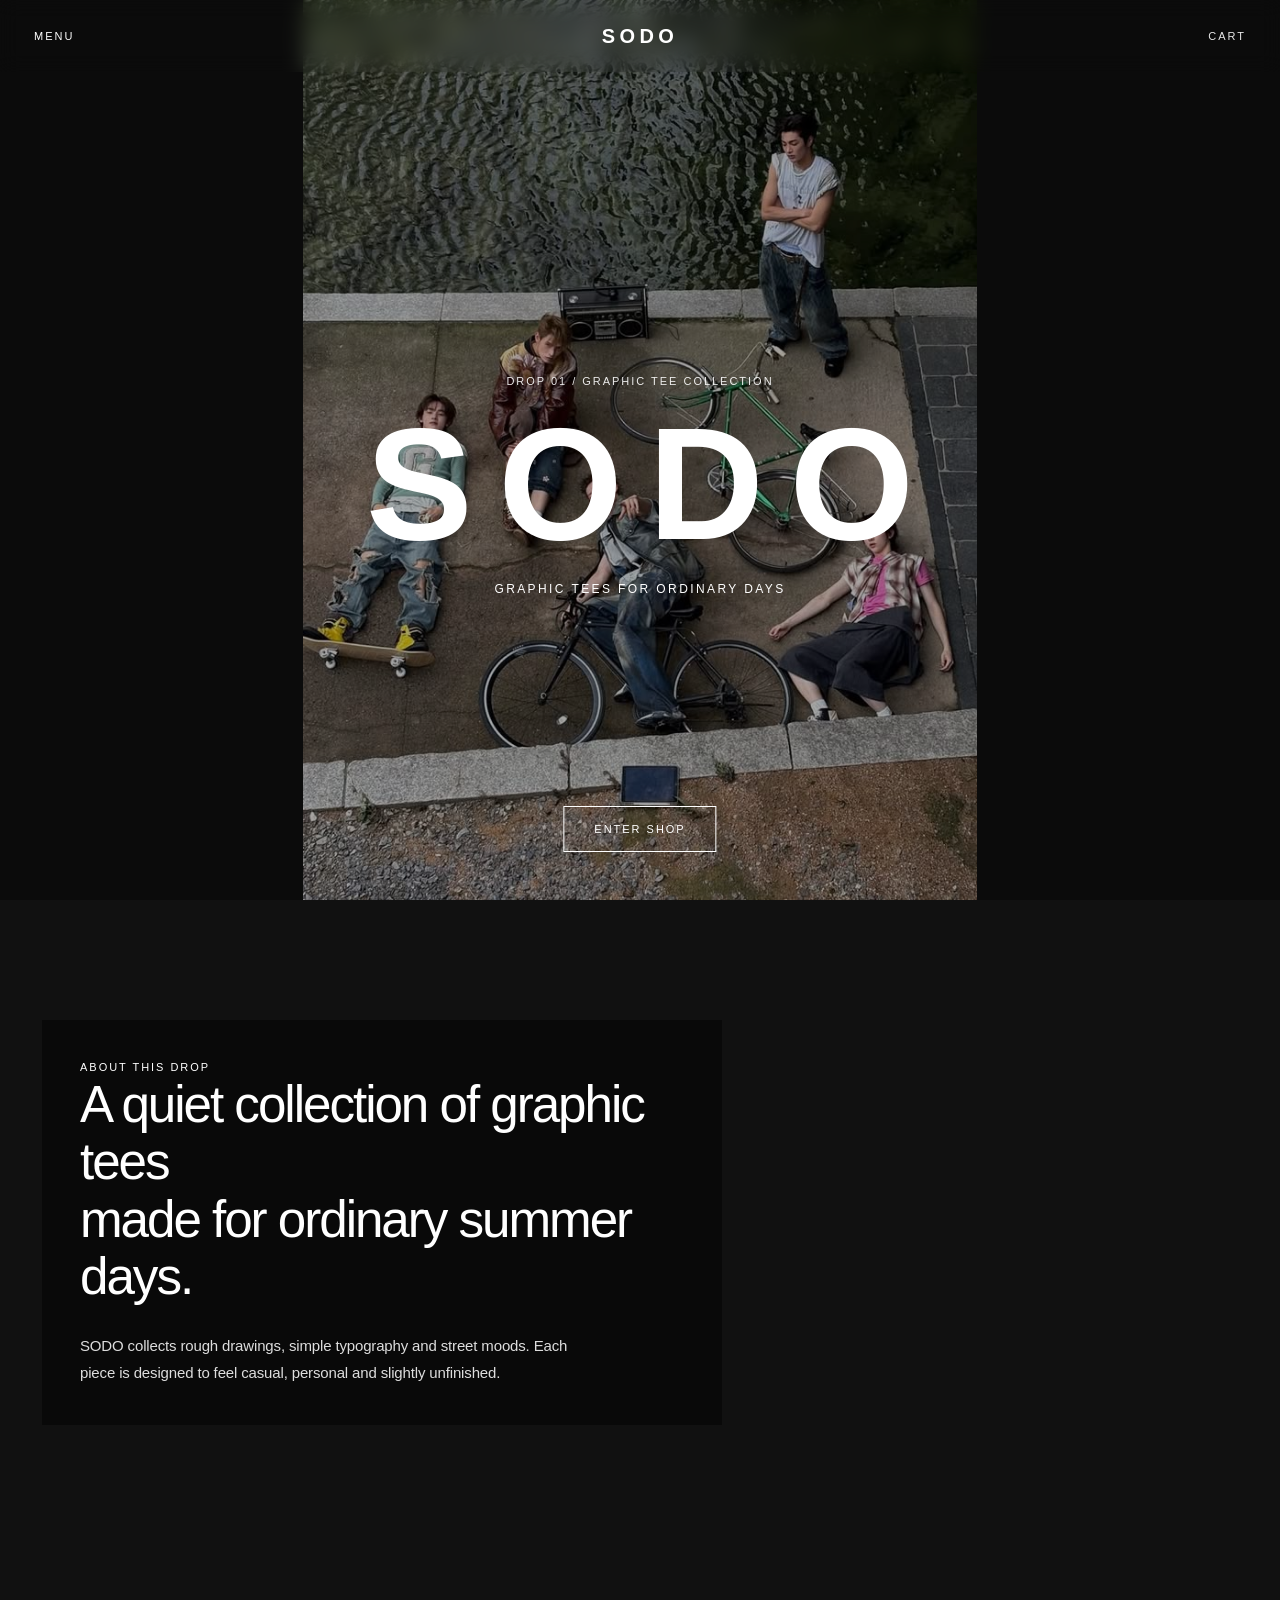
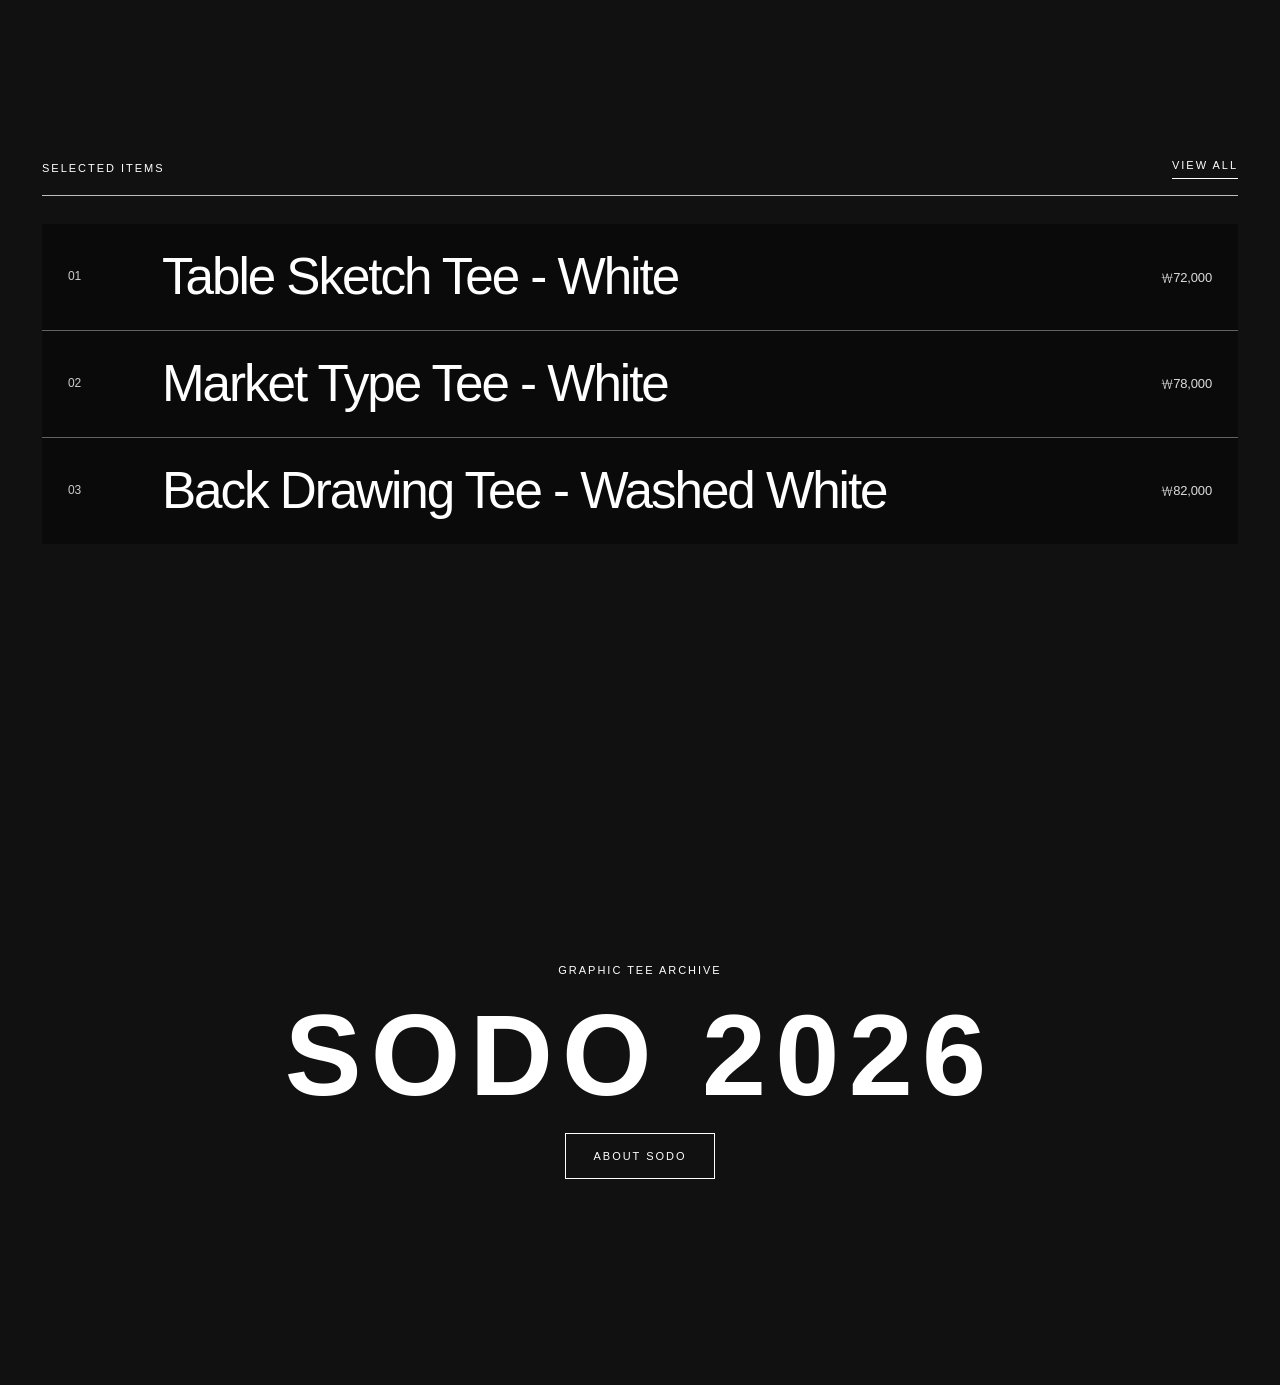
==== commit 8051d05b: "Rename login menu to account" ====
--- a/index.html
+++ b/index.html
@@ -23,7 +23,7 @@
       <a href="collection.html">COLLECTION</a>
       <a href="about.html">ABOUT</a>
       <a href="journal.html">JOURNAL</a>
-      <a href="login.html">LOGIN</a>
+      <a href="login.html">ACCOUNT</a>
       <a href="cart.html">CART</a>
     </nav>
   </header>
--- a/css/style.css
+++ b/css/style.css
@@ -1,3 +1,8 @@
+/* =========================================================
+   SODO STYLE CSS
+   Typography cleaned / consistent brand layout
+========================================================= */
+
 /* RESET */
 
 * {
@@ -11,9 +16,19 @@
 }
 
 body {
-  font-family: Arial, Helvetica, sans-serif;
+  font-family:
+    "Helvetica Neue",
+    Arial,
+    "Pretendard",
+    "Apple SD Gothic Neo",
+    "Noto Sans KR",
+    sans-serif;
   background: #f4f1ec;
   color: #111;
+  font-size: 15px;
+  line-height: 1.65;
+  font-weight: 400;
+  letter-spacing: -0.01em;
 }
 
 a {
@@ -28,12 +43,62 @@
   font-family: inherit;
 }
 
+button {
+  color: inherit;
+}
+
 img {
   max-width: 100%;
   display: block;
 }
 
-/* COMMON HEADER */
+/* =========================================================
+   TYPE SYSTEM
+========================================================= */
+
+:root {
+  --bg: #f4f1ec;
+  --black: #111;
+  --gray: #555;
+  --light-gray: #888;
+  --line: rgba(17, 17, 17, 0.18);
+
+  --font-xs: 11px;
+  --font-sm: 13px;
+  --font-body: 15px;
+  --font-md: 18px;
+  --font-lg: 28px;
+  --font-xl: 46px;
+  --font-display: clamp(64px, 12vw, 148px);
+
+  --letter-label: 0.18em;
+  --letter-logo: 0.22em;
+
+  --space-page-x: 42px;
+}
+
+/* 공통 작은 라벨 */
+
+.small-label,
+.about-label,
+.small-label-dark,
+.product-meta,
+.product-count,
+.photo-hero-content p,
+.photo-selected-title p,
+.photo-selected-title a,
+.photo-bottom-section p,
+.footer-links h3,
+.footer-newsletter h3 {
+  font-size: var(--font-xs);
+  letter-spacing: var(--letter-label);
+  font-weight: 500;
+  text-transform: uppercase;
+}
+
+/* =========================================================
+   HEADER
+========================================================= */
 
 .site-header {
   position: fixed;
@@ -43,15 +108,13 @@
   z-index: 60;
 }
 
-/* GARDEN STYLE TOP HEADER */
-
 .sodo-top-header {
   height: 72px;
   padding: 0 34px;
   display: grid;
   grid-template-columns: 1fr auto 1fr;
   align-items: center;
-  background: rgba(244, 241, 236, 0.92);
+  background: rgba(244, 241, 236, 0.94);
   backdrop-filter: blur(10px);
   border-bottom: 1px solid rgba(0, 0, 0, 0.08);
 }
@@ -68,18 +131,19 @@
   border: none;
   background: transparent;
   color: inherit;
-  font-size: 12px;
-  letter-spacing: 2px;
+  font-size: var(--font-xs);
+  letter-spacing: var(--letter-label);
   cursor: pointer;
   z-index: 80;
 }
 
 .header-center-logo {
   justify-self: center;
-  font-size: 22px;
+  font-size: 20px;
   font-weight: 700;
-  letter-spacing: 4px;
+  letter-spacing: var(--letter-logo);
   z-index: 80;
+  line-height: 1;
 }
 
 .header-actions {
@@ -87,8 +151,8 @@
   display: flex;
   align-items: center;
   gap: 22px;
-  font-size: 12px;
-  letter-spacing: 2px;
+  font-size: var(--font-xs);
+  letter-spacing: var(--letter-label);
   z-index: 80;
 }
 
@@ -106,7 +170,6 @@
   position: fixed;
   top: 0;
   left: -420px;
-  right: auto;
   width: 360px;
   max-width: 82vw;
   height: 100vh;
@@ -116,10 +179,9 @@
   display: flex;
   flex-direction: column;
   align-items: flex-start;
-  justify-content: flex-start;
-  gap: 26px;
-  font-size: 14px;
-  letter-spacing: 2px;
+  gap: 24px;
+  font-size: 13px;
+  letter-spacing: 0.14em;
   transition: left 0.3s ease;
   z-index: 70;
 }
@@ -132,7 +194,9 @@
   overflow: hidden;
 }
 
-/* HOME PHOTO BACKGROUND */
+/* =========================================================
+   HOME
+========================================================= */
 
 .home-body {
   background: #111;
@@ -156,7 +220,7 @@
   content: "";
   position: fixed;
   inset: 0;
-  background: rgba(0, 0, 0, 0.32);
+  background: rgba(0, 0, 0, 0.34);
   z-index: -1;
 }
 
@@ -176,7 +240,6 @@
   overflow: hidden;
 }
 
-/* 혹시 index.html에 이미지 태그가 들어가 있어도 겹치지 않게 숨김 */
 .hero-main-image,
 .hero-dark-overlay {
   display: none;
@@ -189,23 +252,24 @@
 }
 
 .photo-hero-content p {
-  font-size: 12px;
-  letter-spacing: 3px;
   margin-bottom: 22px;
+  color: rgba(255, 255, 255, 0.9);
 }
 
 .photo-hero-content h1 {
-  font-size: clamp(72px, 15vw, 190px);
-  letter-spacing: 14px;
+  font-size: clamp(70px, 13vw, 160px);
+  letter-spacing: 0.16em;
   line-height: 0.9;
   font-weight: 700;
+  margin-left: 0.16em;
 }
 
 .photo-hero-content span {
   display: block;
   margin-top: 24px;
-  font-size: 13px;
-  letter-spacing: 3px;
+  font-size: 12px;
+  letter-spacing: 0.2em;
+  font-weight: 500;
 }
 
 .photo-enter-button {
@@ -213,10 +277,10 @@
   left: 50%;
   bottom: 48px;
   transform: translateX(-50%);
-  padding: 14px 34px;
+  padding: 13px 30px;
   border: 1px solid #fff;
-  font-size: 12px;
-  letter-spacing: 2px;
+  font-size: var(--font-xs);
+  letter-spacing: var(--letter-label);
   z-index: 3;
 }
 
@@ -233,31 +297,24 @@
 }
 
 .photo-info-box {
-  max-width: 720px;
-  padding: 42px;
+  max-width: 680px;
+  padding: 38px;
   background: rgba(0, 0, 0, 0.42);
   backdrop-filter: blur(8px);
 }
 
-.small-label {
-  font-size: 12px;
-  letter-spacing: 3px;
-  margin-bottom: 22px;
-  color: #d8d8d8;
-}
-
 .photo-info-box h2 {
-  font-size: clamp(32px, 5vw, 64px);
-  line-height: 1.05;
-  letter-spacing: -2px;
-  font-weight: 400;
-  margin-bottom: 28px;
+  font-size: clamp(30px, 4vw, 54px);
+  line-height: 1.12;
+  letter-spacing: -0.04em;
+  font-weight: 400;
+  margin-bottom: 26px;
 }
 
 .photo-info-box p:last-child {
   max-width: 520px;
-  font-size: 15px;
-  line-height: 1.8;
+  font-size: var(--font-body);
+  line-height: 1.85;
   color: #ddd;
 }
 
@@ -273,15 +330,9 @@
   display: flex;
   justify-content: space-between;
   align-items: center;
-  margin-bottom: 34px;
-  border-bottom: 1px solid rgba(255, 255, 255, 0.75);
-  padding-bottom: 18px;
-}
-
-.photo-selected-title p,
-.photo-selected-title a {
-  font-size: 12px;
-  letter-spacing: 2px;
+  margin-bottom: 28px;
+  border-bottom: 1px solid rgba(255, 255, 255, 0.72);
+  padding-bottom: 16px;
 }
 
 .photo-selected-title a {
@@ -296,11 +347,11 @@
 
 .photo-selected-row {
   display: grid;
-  grid-template-columns: 80px 1fr 150px;
+  grid-template-columns: 70px 1fr 130px;
   gap: 24px;
   align-items: center;
-  padding: 30px 28px;
-  border-bottom: 1px solid rgba(255, 255, 255, 0.38);
+  padding: 26px 26px;
+  border-bottom: 1px solid rgba(255, 255, 255, 0.36);
 }
 
 .photo-selected-row:last-child {
@@ -308,19 +359,20 @@
 }
 
 .photo-selected-row span {
-  font-size: 13px;
+  font-size: 12px;
   color: #ccc;
 }
 
 .photo-selected-row h2 {
-  font-size: clamp(28px, 5vw, 68px);
-  font-weight: 400;
-  letter-spacing: -2px;
+  font-size: clamp(26px, 4vw, 52px);
+  font-weight: 400;
+  letter-spacing: -0.04em;
+  line-height: 1.05;
 }
 
 .photo-selected-row p {
   text-align: right;
-  font-size: 15px;
+  font-size: var(--font-sm);
   color: #ddd;
 }
 
@@ -339,22 +391,18 @@
   text-align: center;
 }
 
-.photo-bottom-section p {
-  font-size: 12px;
-  letter-spacing: 3px;
-}
-
 .photo-bottom-section h2 {
-  font-size: clamp(48px, 10vw, 140px);
-  letter-spacing: 6px;
+  font-size: clamp(48px, 9vw, 120px);
+  letter-spacing: 0.08em;
   font-weight: 700;
+  line-height: 0.95;
 }
 
 .photo-bottom-section a {
-  padding: 14px 30px;
+  padding: 13px 28px;
   border: 1px solid #fff;
-  font-size: 12px;
-  letter-spacing: 2px;
+  font-size: var(--font-xs);
+  letter-spacing: var(--letter-label);
 }
 
 .photo-bottom-section a:hover {
@@ -362,27 +410,31 @@
   color: #111;
 }
 
-/* COMMON PAGE */
+/* =========================================================
+   COMMON PAGE
+========================================================= */
 
 .page {
-  padding: 120px 42px 80px;
+  padding: 120px var(--space-page-x) 80px;
   min-height: 100vh;
 }
 
 .page-title {
-  margin-bottom: 48px;
+  margin-bottom: 46px;
 }
 
 .page-title h1 {
-  font-size: clamp(42px, 8vw, 96px);
-  letter-spacing: -4px;
-  font-weight: 400;
-  margin-bottom: 12px;
+  font-size: clamp(42px, 7vw, 86px);
+  letter-spacing: -0.05em;
+  font-weight: 400;
+  line-height: 1;
+  margin-bottom: 14px;
 }
 
 .page-title p {
-  font-size: 14px;
-  color: #555;
+  max-width: 580px;
+  font-size: var(--font-body);
+  color: var(--gray);
   line-height: 1.8;
 }
 
@@ -394,12 +446,12 @@
 }
 
 .product-count {
-  font-size: 12px !important;
-  letter-spacing: 2px;
   color: #777 !important;
 }
 
-/* SHOP CATEGORY */
+/* =========================================================
+   SHOP
+========================================================= */
 
 .shop-category-tabs {
   display: flex;
@@ -409,11 +461,11 @@
 }
 
 .shop-category-tabs button {
-  padding: 12px 18px;
+  padding: 11px 16px;
   border: 1px solid #111;
   background: transparent;
-  font-size: 12px;
-  letter-spacing: 2px;
+  font-size: var(--font-xs);
+  letter-spacing: var(--letter-label);
   cursor: pointer;
 }
 
@@ -423,8 +475,6 @@
   color: #fff;
 }
 
-/* SHOP TOOLS */
-
 .shop-tools {
   display: flex;
   justify-content: space-between;
@@ -436,8 +486,8 @@
 .shop-tools select {
   border: 1px solid #111;
   background: transparent;
-  padding: 14px 16px;
-  font-size: 13px;
+  padding: 13px 14px;
+  font-size: var(--font-sm);
 }
 
 .shop-tools input {
@@ -448,8 +498,6 @@
 .shop-tools select {
   width: 220px;
 }
-
-/* PRODUCT GRID */
 
 .product-grid {
   display: grid;
@@ -466,7 +514,7 @@
   aspect-ratio: 3 / 4;
   background: #e7e1d8;
   overflow: hidden;
-  margin-bottom: 16px;
+  margin-bottom: 14px;
 }
 
 .product-image img {
@@ -480,67 +528,69 @@
 }
 
 .product-info h2 {
-  font-size: 18px;
-  font-weight: 400;
-  margin-bottom: 8px;
+  font-size: 16px;
+  line-height: 1.35;
+  font-weight: 400;
+  margin-bottom: 6px;
 }
 
 .product-info p {
-  font-size: 14px;
+  font-size: var(--font-sm);
   color: #333;
 }
 
 .product-meta {
-  font-size: 11px !important;
-  letter-spacing: 1.5px;
   color: #888 !important;
-  margin-bottom: 8px !important;
+  margin-bottom: 7px !important;
 }
 
 /* COMING SOON */
 
 .coming-soon-box {
   grid-column: 1 / -1;
-  min-height: 360px;
+  min-height: 320px;
   border-top: 1px solid #111;
   border-bottom: 1px solid #111;
   display: flex;
   flex-direction: column;
   justify-content: center;
   align-items: center;
-  gap: 16px;
+  gap: 14px;
   text-align: center;
-  padding: 60px 20px;
+  padding: 56px 20px;
 }
 
 .coming-label {
-  font-size: 12px;
-  letter-spacing: 3px;
+  font-size: var(--font-xs);
+  letter-spacing: var(--letter-label);
   color: #777;
 }
 
 .coming-soon-box h2 {
-  font-size: clamp(42px, 8vw, 96px);
-  letter-spacing: -3px;
-  font-weight: 400;
+  font-size: clamp(38px, 7vw, 78px);
+  letter-spacing: -0.04em;
+  font-weight: 400;
+  line-height: 1;
 }
 
 .coming-soon-box p {
   max-width: 420px;
-  font-size: 14px;
+  font-size: var(--font-sm);
   line-height: 1.8;
   color: #555;
 }
 
-/* PRODUCT DETAIL */
+/* =========================================================
+   PRODUCT DETAIL
+========================================================= */
 
 .product-page {
-  padding: 120px 42px 80px;
+  padding: 120px var(--space-page-x) 80px;
 }
 
 .product-detail {
   display: grid;
-  grid-template-columns: 1.15fr 0.85fr;
+  grid-template-columns: 1.1fr 0.9fr;
   gap: 60px;
   align-items: start;
 }
@@ -560,8 +610,8 @@
 #productImageFallback {
   display: none;
   padding: 40px;
-  font-size: 42px;
-  letter-spacing: 4px;
+  font-size: 36px;
+  letter-spacing: 0.14em;
 }
 
 .product-detail-info {
@@ -571,42 +621,44 @@
 
 .product-detail-info .category,
 #productCategory {
-  font-size: 12px;
-  letter-spacing: 2px;
+  font-size: var(--font-xs);
+  letter-spacing: var(--letter-label);
   color: #777;
-  margin-bottom: 18px;
+  margin-bottom: 16px;
+  text-transform: uppercase;
 }
 
 .product-detail-info h1,
 #productName {
-  font-size: clamp(36px, 5vw, 76px);
-  line-height: 1;
-  letter-spacing: -3px;
+  font-size: clamp(34px, 4.5vw, 64px);
+  line-height: 1.05;
+  letter-spacing: -0.05em;
   font-weight: 400;
   margin-bottom: 18px;
 }
 
 #productPrice {
-  font-size: 18px;
+  font-size: var(--font-md);
+  margin-bottom: 30px;
+}
+
+#productDescription {
+  font-size: var(--font-body);
+  line-height: 1.85;
+  color: #444;
   margin-bottom: 32px;
 }
 
-#productDescription {
-  font-size: 15px;
-  line-height: 1.8;
-  color: #444;
-  margin-bottom: 34px;
-}
-
 .product-option {
-  margin-bottom: 28px;
+  margin-bottom: 26px;
 }
 
 .product-option h3 {
-  font-size: 12px;
-  letter-spacing: 2px;
-  font-weight: 400;
+  font-size: var(--font-xs);
+  letter-spacing: var(--letter-label);
+  font-weight: 500;
   margin-bottom: 12px;
+  text-transform: uppercase;
 }
 
 .size-list {
@@ -621,6 +673,7 @@
   border: 1px solid #111;
   background: transparent;
   cursor: pointer;
+  font-size: var(--font-sm);
 }
 
 .size-list button.active,
@@ -653,12 +706,12 @@
 .checkout-button,
 .place-order-button {
   width: 100%;
-  padding: 18px;
+  padding: 17px;
   border: 1px solid #111;
   background: #111;
   color: #fff;
-  font-size: 13px;
-  letter-spacing: 2px;
+  font-size: var(--font-xs);
+  letter-spacing: var(--letter-label);
   cursor: pointer;
 }
 
@@ -670,13 +723,13 @@
 }
 
 .product-meta-list {
-  margin-top: 34px;
+  margin-top: 32px;
   border-top: 1px solid #ccc;
-  padding-top: 22px;
+  padding-top: 20px;
 }
 
 .product-meta-list p {
-  font-size: 13px;
+  font-size: var(--font-sm);
   color: #555;
   line-height: 1.9;
 }
@@ -684,13 +737,14 @@
 /* RELATED */
 
 .related-section {
-  padding: 80px 42px;
+  padding: 80px var(--space-page-x);
 }
 
 .related-section h2 {
-  font-size: 28px;
-  font-weight: 400;
-  margin-bottom: 28px;
+  font-size: var(--font-lg);
+  font-weight: 400;
+  margin-bottom: 26px;
+  letter-spacing: -0.03em;
 }
 
 .related-grid {
@@ -702,7 +756,7 @@
 .related-image {
   aspect-ratio: 3 / 4;
   background: #e7e1d8;
-  margin-bottom: 14px;
+  margin-bottom: 12px;
   overflow: hidden;
 }
 
@@ -717,17 +771,186 @@
 }
 
 .related-info h3 {
-  font-size: 16px;
+  font-size: 15px;
   font-weight: 400;
   margin-bottom: 6px;
 }
 
 .related-info p {
-  font-size: 14px;
+  font-size: var(--font-sm);
   color: #555;
 }
 
-/* CART */
+/* =========================================================
+   ABOUT PAGE
+========================================================= */
+
+.about-page {
+  background: #f4f1ec;
+  color: #111;
+}
+
+.about-hero {
+  min-height: 58vh;
+  display: flex;
+  flex-direction: column;
+  justify-content: center;
+  border-bottom: 1px solid #111;
+  padding-bottom: 40px;
+}
+
+.about-label {
+  margin-bottom: 22px;
+  color: #666;
+}
+
+.about-hero h1 {
+  font-size: clamp(62px, 12vw, 150px);
+  line-height: 0.9;
+  letter-spacing: 0.14em;
+  font-weight: 700;
+  margin-bottom: 30px;
+}
+
+.about-hero p:last-child {
+  max-width: 560px;
+  font-size: clamp(20px, 2.5vw, 32px);
+  line-height: 1.32;
+  letter-spacing: -0.04em;
+  color: #222;
+}
+
+.about-intro {
+  display: grid;
+  grid-template-columns: 0.7fr 1.3fr;
+  gap: 60px;
+  padding: 82px 0;
+  border-bottom: 1px solid #ccc;
+}
+
+.small-label-dark {
+  color: #777;
+}
+
+.about-intro h2 {
+  max-width: 840px;
+  font-size: clamp(26px, 3.6vw, 46px);
+  line-height: 1.22;
+  letter-spacing: -0.05em;
+  font-weight: 400;
+  margin-bottom: 28px;
+}
+
+.about-intro p {
+  max-width: 680px;
+  font-size: var(--font-body);
+  line-height: 1.9;
+  color: #444;
+}
+
+.about-concept-grid {
+  display: grid;
+  grid-template-columns: repeat(2, 1fr);
+  gap: 1px;
+  background: #111;
+  margin: 70px 0;
+}
+
+.about-concept-card {
+  background: #f4f1ec;
+  padding: 40px;
+  min-height: 360px;
+  display: flex;
+  flex-direction: column;
+}
+
+.about-concept-card span {
+  font-size: var(--font-xs);
+  letter-spacing: var(--letter-label);
+  color: #777;
+  margin-bottom: 42px;
+}
+
+.about-concept-card h3 {
+  font-size: clamp(28px, 3.4vw, 48px);
+  line-height: 1.05;
+  letter-spacing: -0.05em;
+  font-weight: 400;
+  margin-bottom: 24px;
+}
+
+.about-concept-card p {
+  margin-top: auto;
+  font-size: var(--font-body);
+  line-height: 1.9;
+  color: #444;
+}
+
+.about-statement {
+  min-height: 62vh;
+  background: #111;
+  color: #fff;
+  padding: 78px 48px;
+  display: flex;
+  flex-direction: column;
+  justify-content: center;
+  margin: 70px calc(var(--space-page-x) * -1);
+}
+
+.about-statement p {
+  font-size: var(--font-xs);
+  letter-spacing: var(--letter-label);
+  color: #aaa;
+  margin-bottom: 28px;
+}
+
+.about-statement h2 {
+  max-width: 980px;
+  font-size: clamp(34px, 5.6vw, 82px);
+  line-height: 1.04;
+  letter-spacing: -0.06em;
+  font-weight: 400;
+}
+
+.about-text-block {
+  display: grid;
+  grid-template-columns: 0.7fr 1.3fr;
+  gap: 60px;
+  padding: 78px 0;
+  border-bottom: 1px solid #ccc;
+}
+
+.about-text-block h3 {
+  font-size: 18px;
+  font-weight: 400;
+  letter-spacing: -0.02em;
+}
+
+.about-text-block p {
+  max-width: 700px;
+  font-size: var(--font-body);
+  line-height: 1.9;
+  color: #444;
+  margin-bottom: 20px;
+}
+
+.about-keywords {
+  display: flex;
+  flex-wrap: wrap;
+  gap: 10px;
+  padding: 62px 0 20px;
+}
+
+.about-keywords span {
+  padding: 11px 16px;
+  border: 1px solid #111;
+  font-size: var(--font-xs);
+  letter-spacing: var(--letter-label);
+}
+
+/* =========================================================
+   CART / CHECKOUT
+========================================================= */
 
 .cart-layout {
   display: grid;
@@ -738,7 +961,7 @@
 
 .cart-item {
   display: grid;
-  grid-template-columns: 160px 1fr;
+  grid-template-columns: 150px 1fr;
   gap: 22px;
   padding: 24px 0;
   border-bottom: 1px solid #ccc;
@@ -762,13 +985,14 @@
 }
 
 .cart-item-info h2 {
-  font-size: 22px;
+  font-size: 20px;
   font-weight: 400;
   margin-bottom: 10px;
+  letter-spacing: -0.03em;
 }
 
 .cart-item-info p {
-  font-size: 14px;
+  font-size: var(--font-sm);
   color: #555;
   margin-bottom: 8px;
 }
@@ -792,8 +1016,8 @@
   border: none;
   background: transparent;
   border-bottom: 1px solid #111;
-  font-size: 12px;
-  letter-spacing: 1px;
+  font-size: var(--font-xs);
+  letter-spacing: 0.1em;
   cursor: pointer;
 }
 
@@ -805,7 +1029,7 @@
 }
 
 .cart-summary h2 {
-  font-size: 22px;
+  font-size: 20px;
   font-weight: 400;
   margin-bottom: 24px;
 }
@@ -814,14 +1038,14 @@
   display: flex;
   justify-content: space-between;
   margin-bottom: 14px;
-  font-size: 14px;
+  font-size: var(--font-sm);
 }
 
 .summary-row.total {
   border-top: 1px solid #ccc;
   padding-top: 16px;
   margin-top: 16px;
-  font-size: 18px;
+  font-size: var(--font-md);
 }
 
 .empty-cart {
@@ -838,8 +1062,6 @@
   padding: 14px 28px;
   border: 1px solid #111;
 }
-
-/* CHECKOUT */
 
 .checkout-layout {
   display: grid;
@@ -858,6 +1080,7 @@
   padding: 15px;
   border: 1px solid #111;
   background: transparent;
+  font-size: var(--font-sm);
 }
 
 .checkout-summary {
@@ -892,7 +1115,7 @@
 }
 
 .checkout-item p {
-  font-size: 13px;
+  font-size: var(--font-sm);
   color: #555;
   margin-bottom: 4px;
 }
@@ -908,7 +1131,9 @@
   border-bottom: 1px solid #111;
 }
 
-/* ORDER COMPLETE */
+/* =========================================================
+   OTHER PAGES
+========================================================= */
 
 .complete-box {
   min-height: 70vh;
@@ -921,9 +1146,9 @@
 }
 
 .complete-box h1 {
-  font-size: clamp(42px, 8vw, 96px);
-  font-weight: 400;
-  letter-spacing: -3px;
+  font-size: clamp(40px, 7vw, 82px);
+  font-weight: 400;
+  letter-spacing: -0.05em;
 }
 
 .complete-box p {
@@ -935,8 +1160,6 @@
   padding: 14px 30px;
   border: 1px solid #111;
 }
-
-/* LOGIN */
 
 .login-box {
   max-width: 420px;
@@ -945,9 +1168,10 @@
 }
 
 .login-box h1 {
-  font-size: 52px;
+  font-size: 44px;
   font-weight: 400;
   margin-bottom: 28px;
+  letter-spacing: -0.04em;
 }
 
 .login-box input {
@@ -966,52 +1190,53 @@
   color: #fff;
 }
 
-/* BASIC CONTENT PAGES */
-
 .content-section {
-  max-width: 900px;
+  max-width: 860px;
   margin: 0 auto;
-  padding: 80px 0;
+  padding: 76px 0;
 }
 
 .content-section h2 {
-  font-size: clamp(32px, 5vw, 64px);
-  font-weight: 400;
-  letter-spacing: -2px;
+  font-size: clamp(28px, 4vw, 48px);
+  font-weight: 400;
+  letter-spacing: -0.05em;
   margin-bottom: 24px;
 }
 
 .content-section p {
-  font-size: 16px;
+  font-size: var(--font-body);
   line-height: 1.9;
   color: #444;
   margin-bottom: 18px;
 }
 
-/* FOOTER */
+/* =========================================================
+   FOOTER
+========================================================= */
 
 .footer {
   background: #111;
   color: #fff;
-  padding: 70px 42px 28px;
+  padding: 64px 42px 26px;
 }
 
 .footer-inner {
   display: grid;
   grid-template-columns: 1.2fr 1.5fr 1fr;
   gap: 48px;
-  margin-bottom: 60px;
+  margin-bottom: 56px;
 }
 
 .footer-brand h2 {
-  font-size: 42px;
-  letter-spacing: 4px;
+  font-size: 36px;
+  letter-spacing: var(--letter-logo);
+  line-height: 1;
   margin-bottom: 18px;
 }
 
 .footer-brand p {
   max-width: 360px;
-  font-size: 14px;
+  font-size: var(--font-sm);
   line-height: 1.8;
   color: #ccc;
 }
@@ -1024,20 +1249,18 @@
 
 .footer-links h3,
 .footer-newsletter h3 {
-  font-size: 12px;
-  letter-spacing: 2px;
   margin-bottom: 16px;
 }
 
 .footer-links a {
   display: block;
-  font-size: 14px;
+  font-size: var(--font-sm);
   color: #ccc;
   margin-bottom: 10px;
 }
 
 .footer-newsletter p {
-  font-size: 14px;
+  font-size: var(--font-sm);
   color: #ccc;
   margin-bottom: 16px;
 }
@@ -1060,6 +1283,8 @@
   background: #fff;
   color: #111;
   cursor: pointer;
+  font-size: var(--font-xs);
+  letter-spacing: var(--letter-label);
 }
 
 .footer-bottom {
@@ -1072,7 +1297,9 @@
   color: #aaa;
 }
 
-/* CART SUCCESS BAR */
+/* =========================================================
+   CART UI
+========================================================= */
 
 .cart-success-bar {
   position: fixed;
@@ -1096,12 +1323,12 @@
 }
 
 .cart-success-bar strong {
-  font-size: 12px;
-  letter-spacing: 2px;
+  font-size: var(--font-xs);
+  letter-spacing: var(--letter-label);
 }
 
 .cart-success-bar p {
-  font-size: 13px;
+  font-size: var(--font-sm);
   color: #ccc;
   margin-top: 5px;
 }
@@ -1110,11 +1337,9 @@
   flex-shrink: 0;
   border: 1px solid #fff;
   padding: 10px 14px;
-  font-size: 12px;
-  letter-spacing: 1px;
-}
-
-/* FLOATING CART */
+  font-size: var(--font-xs);
+  letter-spacing: 0.1em;
+}
 
 .floating-cart {
   position: fixed;
@@ -1123,13 +1348,15 @@
   background: #111;
   color: #fff;
   padding: 14px 18px;
-  font-size: 12px;
-  letter-spacing: 2px;
+  font-size: var(--font-xs);
+  letter-spacing: var(--letter-label);
   z-index: 90;
   display: none;
 }
 
-/* RESPONSIVE */
+/* =========================================================
+   RESPONSIVE
+========================================================= */
 
 @media (max-width: 1024px) {
   .product-grid {
@@ -1153,6 +1380,10 @@
 }
 
 @media (max-width: 900px) {
+  :root {
+    --space-page-x: 20px;
+  }
+
   .home-body::before {
     background-size: contain;
     background-position: center center;
@@ -1165,7 +1396,7 @@
 
   .photo-hero-content h1 {
     font-size: 64px;
-    letter-spacing: 7px;
+    letter-spacing: 0.12em;
   }
 
   .photo-info-section,
@@ -1181,12 +1412,27 @@
   .photo-selected-row {
     grid-template-columns: 44px 1fr;
     gap: 14px;
-    padding: 24px 18px;
+    padding: 22px 18px;
   }
 
   .photo-selected-row p {
     grid-column: 2;
     text-align: left;
+  }
+
+  .about-intro,
+  .about-text-block {
+    grid-template-columns: 1fr;
+    gap: 28px;
+  }
+
+  .about-concept-grid {
+    grid-template-columns: 1fr;
+  }
+
+  .about-statement {
+    margin: 70px -20px;
+    padding: 72px 20px;
   }
 }
 
@@ -1197,13 +1443,13 @@
   }
 
   .header-center-logo {
-    font-size: 19px;
-    letter-spacing: 3px;
+    font-size: 18px;
+    letter-spacing: 0.18em;
   }
 
   .header-actions {
     gap: 14px;
-    font-size: 11px;
+    font-size: 10px;
   }
 
   .header-actions a:first-child {
@@ -1211,7 +1457,7 @@
   }
 
   .sodo-top-header .menu-toggle {
-    font-size: 11px;
+    font-size: 10px;
   }
 
   .sodo-top-header .nav {
@@ -1226,6 +1472,11 @@
   .page,
   .product-page {
     padding: 96px 20px 60px;
+  }
+
+  .page-title h1 {
+    font-size: 44px;
+    letter-spacing: -0.05em;
   }
 
   .shop-title-area {
@@ -1258,6 +1509,11 @@
     gap: 32px;
   }
 
+  .product-detail-info h1,
+  #productName {
+    font-size: 36px;
+  }
+
   .related-grid {
     grid-template-columns: 1fr;
   }
@@ -1267,7 +1523,7 @@
   }
 
   .footer {
-    padding: 56px 20px 24px;
+    padding: 54px 20px 24px;
   }
 
   .footer-links {
@@ -1294,12 +1550,12 @@
   }
 
   .photo-hero-content h1 {
-    font-size: 52px;
+    font-size: 50px;
   }
 
   .photo-hero-content p,
   .photo-hero-content span {
-    font-size: 11px;
+    font-size: 10px;
   }
 
   .photo-enter-button {
@@ -1307,11 +1563,55 @@
   }
 
   .photo-info-box h2 {
-    font-size: 30px;
+    font-size: 28px;
+  }
+
+  .photo-selected-row h2 {
+    font-size: 26px;
   }
 
   .photo-bottom-section h2 {
-    font-size: 48px;
+    font-size: 46px;
+  }
+
+  .about-hero {
+    min-height: 58vh;
+  }
+
+  .about-hero h1 {
+    font-size: 58px;
+    letter-spacing: 0.12em;
+  }
+
+  .about-hero p:last-child {
+    font-size: 22px;
+  }
+
+  .about-intro h2 {
+    font-size: 28px;
+  }
+
+  .about-concept-card {
+    padding: 30px 24px;
+    min-height: 340px;
+  }
+
+  .about-concept-card span {
+    margin-bottom: 34px;
+  }
+
+  .about-statement h2 {
+    font-size: 36px;
+    letter-spacing: -0.05em;
+  }
+
+  .about-keywords {
+    flex-direction: column;
+  }
+
+  .about-keywords span {
+    width: 100%;
+    text-align: center;
   }
 
   .cart-success-bar {
@@ -1323,4 +1623,2512 @@
     width: 100%;
     text-align: center;
   }
+}/* =========================================================
+   COLLECTION PAGE
+========================================================= */
+
+.collection-page {
+  background: #f4f1ec;
+  color: #111;
+}
+
+.collection-hero {
+  min-height: 62vh;
+  display: flex;
+  flex-direction: column;
+  justify-content: center;
+  border-bottom: 1px solid #111;
+  padding-bottom: 42px;
+}
+
+.collection-label {
+  font-size: var(--font-xs);
+  letter-spacing: var(--letter-label);
+  color: #666;
+  margin-bottom: 22px;
+}
+
+.collection-hero h1 {
+  max-width: 1050px;
+  font-size: clamp(48px, 8vw, 110px);
+  line-height: 0.98;
+  letter-spacing: -0.06em;
+  font-weight: 400;
+  margin-bottom: 26px;
+}
+
+.collection-hero p:last-child {
+  max-width: 620px;
+  font-size: 18px;
+  line-height: 1.65;
+  color: #444;
+}
+
+.collection-main-visual {
+  margin: 70px 0;
+  background: #111;
+  min-height: 520px;
+  display: flex;
+  align-items: center;
+  justify-content: center;
+  overflow: hidden;
+}
+
+.collection-main-visual img {
+  width: 100%;
+  height: 100%;
+  max-height: 760px;
+  object-fit: contain;
+  object-position: center center;
+}
+
+.collection-intro {
+  display: grid;
+  grid-template-columns: 0.7fr 1.3fr;
+  gap: 60px;
+  padding: 80px 0;
+  border-top: 1px solid #ccc;
+  border-bottom: 1px solid #ccc;
+}
+
+.collection-intro h2 {
+  max-width: 760px;
+  font-size: clamp(28px, 4vw, 50px);
+  line-height: 1.18;
+  letter-spacing: -0.05em;
+  font-weight: 400;
+  margin-bottom: 26px;
+}
+
+.collection-intro p {
+  max-width: 680px;
+  font-size: var(--font-body);
+  line-height: 1.9;
+  color: #444;
+}
+
+.collection-keyword-row {
+  display: flex;
+  flex-wrap: wrap;
+  gap: 10px;
+  padding: 38px 0 78px;
+}
+
+.collection-keyword-row span {
+  padding: 11px 16px;
+  border: 1px solid #111;
+  font-size: var(--font-xs);
+  letter-spacing: var(--letter-label);
+}
+
+.collection-section-title {
+  display: flex;
+  justify-content: space-between;
+  align-items: center;
+  margin-bottom: 26px;
+  padding-bottom: 16px;
+  border-bottom: 1px solid #111;
+}
+
+.collection-section-title p,
+.collection-section-title a {
+  font-size: var(--font-xs);
+  letter-spacing: var(--letter-label);
+}
+
+.collection-section-title a {
+  border-bottom: 1px solid #111;
+  padding-bottom: 4px;
+}
+
+.collection-look-section {
+  padding: 40px 0 90px;
+}
+
+.collection-look-grid {
+  display: grid;
+  grid-template-columns: repeat(3, 1fr);
+  gap: 34px 24px;
+}
+
+.collection-look-card {
+  display: block;
+}
+
+.collection-look-image {
+  aspect-ratio: 3 / 4;
+  background: #e7e1d8;
+  overflow: hidden;
+  margin-bottom: 14px;
+}
+
+.collection-look-image img {
+  width: 100%;
+  height: 100%;
+  object-fit: cover;
+}
+
+.collection-look-info {
+  display: grid;
+  grid-template-columns: 34px 1fr auto;
+  gap: 12px;
+  align-items: start;
+}
+
+.collection-look-info span,
+.collection-look-info p {
+  font-size: var(--font-sm);
+  color: #666;
+}
+
+.collection-look-info h2 {
+  font-size: 16px;
+  line-height: 1.35;
+  font-weight: 400;
+  letter-spacing: -0.02em;
+}
+
+.collection-statement {
+  min-height: 62vh;
+  background: #111;
+  color: #fff;
+  padding: 78px 48px;
+  margin: 40px calc(var(--space-page-x) * -1) 90px;
+  display: flex;
+  flex-direction: column;
+  justify-content: center;
+}
+
+.collection-statement p {
+  font-size: var(--font-xs);
+  letter-spacing: var(--letter-label);
+  color: #aaa;
+  margin-bottom: 28px;
+}
+
+.collection-statement h2 {
+  max-width: 920px;
+  font-size: clamp(34px, 5.6vw, 82px);
+  line-height: 1.04;
+  letter-spacing: -0.06em;
+  font-weight: 400;
+}
+
+.collection-archive-list {
+  padding-bottom: 40px;
+}
+
+.collection-product-list {
+  border-top: 1px solid #111;
+}
+
+.collection-product-row {
+  display: grid;
+  grid-template-columns: 70px 1fr 220px;
+  gap: 24px;
+  align-items: center;
+  padding: 22px 0;
+  border-bottom: 1px solid #ccc;
+}
+
+.collection-product-row span,
+.collection-product-row p {
+  font-size: var(--font-sm);
+  color: #666;
+}
+
+.collection-product-row h3 {
+  font-size: 22px;
+  line-height: 1.25;
+  font-weight: 400;
+  letter-spacing: -0.04em;
+}
+
+.collection-product-row:hover h3 {
+  font-style: italic;
+}
+
+/* COLLECTION MOBILE */
+
+@media (max-width: 900px) {
+  .collection-intro {
+    grid-template-columns: 1fr;
+    gap: 28px;
+  }
+
+  .collection-main-visual {
+    min-height: 420px;
+  }
+
+  .collection-look-grid {
+    grid-template-columns: repeat(2, 1fr);
+  }
+
+  .collection-statement {
+    margin: 40px -20px 80px;
+    padding: 72px 20px;
+  }
+
+  .collection-product-row {
+    grid-template-columns: 44px 1fr;
+    gap: 14px;
+  }
+
+  .collection-product-row p {
+    grid-column: 2;
+  }
+}
+
+@media (max-width: 560px) {
+  .collection-hero {
+    min-height: 56vh;
+  }
+
+  .collection-hero h1 {
+    font-size: 46px;
+  }
+
+  .collection-hero p:last-child {
+    font-size: 15px;
+  }
+
+  .collection-main-visual {
+    min-height: 320px;
+    margin: 46px 0;
+  }
+
+  .collection-look-grid {
+    grid-template-columns: 1fr;
+  }
+
+  .collection-look-info {
+    grid-template-columns: 34px 1fr;
+  }
+
+  .collection-look-info p {
+    grid-column: 2;
+  }
+
+  .collection-statement h2 {
+    font-size: 36px;
+  }
+
+  .collection-product-row h3 {
+    font-size: 19px;
+  }
+}/* =========================================================
+   JOURNAL PAGE
+========================================================= */
+
+.journal-page {
+  background: #f4f1ec;
+  color: #111;
+}
+
+.journal-hero {
+  min-height: 58vh;
+  display: flex;
+  flex-direction: column;
+  justify-content: center;
+  border-bottom: 1px solid #111;
+  padding-bottom: 42px;
+}
+
+.journal-label {
+  font-size: var(--font-xs);
+  letter-spacing: var(--letter-label);
+  color: #666;
+  margin-bottom: 22px;
+}
+
+.journal-hero h1 {
+  max-width: 980px;
+  font-size: clamp(52px, 8vw, 112px);
+  line-height: 0.98;
+  letter-spacing: -0.06em;
+  font-weight: 400;
+  margin-bottom: 26px;
+}
+
+.journal-hero p:last-child {
+  max-width: 620px;
+  font-size: 18px;
+  line-height: 1.65;
+  color: #444;
+}
+
+.journal-featured {
+  display: grid;
+  grid-template-columns: 1fr 0.9fr;
+  gap: 48px;
+  align-items: center;
+  padding: 80px 0;
+  border-bottom: 1px solid #ccc;
+}
+
+.journal-featured-image {
+  background: #111;
+  min-height: 520px;
+  display: flex;
+  align-items: center;
+  justify-content: center;
+  overflow: hidden;
+}
+
+.journal-featured-image img {
+  width: 100%;
+  height: 100%;
+  max-height: 720px;
+  object-fit: contain;
+  object-position: center center;
+}
+
+.journal-featured-text {
+  max-width: 560px;
+}
+
+.journal-date {
+  font-size: var(--font-xs);
+  letter-spacing: var(--letter-label);
+  color: #777;
+  margin-bottom: 22px;
+}
+
+.journal-featured-text h2 {
+  font-size: clamp(34px, 4.8vw, 68px);
+  line-height: 1.02;
+  letter-spacing: -0.06em;
+  font-weight: 400;
+  margin-bottom: 26px;
+}
+
+.journal-featured-text p {
+  font-size: var(--font-body);
+  line-height: 1.9;
+  color: #444;
+  margin-bottom: 28px;
+}
+
+.journal-featured-text a {
+  display: inline-block;
+  padding: 13px 24px;
+  border: 1px solid #111;
+  font-size: var(--font-xs);
+  letter-spacing: var(--letter-label);
+}
+
+.journal-featured-text a:hover {
+  background: #111;
+  color: #fff;
+}
+
+.journal-list {
+  padding: 72px 0;
+}
+
+.journal-row {
+  display: grid;
+  grid-template-columns: 70px 1fr 360px;
+  gap: 28px;
+  align-items: center;
+  padding: 28px 0;
+  border-bottom: 1px solid #ccc;
+}
+
+.journal-row:first-child {
+  border-top: 1px solid #111;
+}
+
+.journal-row > span {
+  font-size: var(--font-sm);
+  color: #666;
+}
+
+.journal-row div p {
+  font-size: var(--font-xs);
+  letter-spacing: var(--letter-label);
+  color: #777;
+  margin-bottom: 8px;
+}
+
+.journal-row h2 {
+  font-size: clamp(28px, 4vw, 52px);
+  line-height: 1.05;
+  letter-spacing: -0.05em;
+  font-weight: 400;
+}
+
+.journal-row > p {
+  font-size: var(--font-sm);
+  line-height: 1.8;
+  color: #555;
+}
+
+.journal-row:hover h2 {
+  font-style: italic;
+}
+
+.journal-statement {
+  min-height: 62vh;
+  background: #111;
+  color: #fff;
+  padding: 78px 48px;
+  margin: 20px calc(var(--space-page-x) * -1) 0;
+  display: flex;
+  flex-direction: column;
+  justify-content: center;
+}
+
+.journal-statement p {
+  font-size: var(--font-xs);
+  letter-spacing: var(--letter-label);
+  color: #aaa;
+  margin-bottom: 28px;
+}
+
+.journal-statement h2 {
+  max-width: 940px;
+  font-size: clamp(34px, 5.6vw, 82px);
+  line-height: 1.04;
+  letter-spacing: -0.06em;
+  font-weight: 400;
+}
+
+/* JOURNAL MOBILE */
+
+@media (max-width: 900px) {
+  .journal-featured {
+    grid-template-columns: 1fr;
+    gap: 34px;
+  }
+
+  .journal-featured-image {
+    min-height: 420px;
+  }
+
+  .journal-row {
+    grid-template-columns: 44px 1fr;
+    gap: 14px;
+  }
+
+  .journal-row > p {
+    grid-column: 2;
+  }
+
+  .journal-statement {
+    margin: 20px -20px 0;
+    padding: 72px 20px;
+  }
+}
+
+@media (max-width: 560px) {
+  .journal-hero {
+    min-height: 54vh;
+  }
+
+  .journal-hero h1 {
+    font-size: 46px;
+  }
+
+  .journal-hero p:last-child {
+    font-size: 15px;
+  }
+
+  .journal-featured {
+    padding: 54px 0;
+  }
+
+  .journal-featured-image {
+    min-height: 320px;
+  }
+
+  .journal-featured-text h2 {
+    font-size: 34px;
+  }
+
+  .journal-row h2 {
+    font-size: 28px;
+  }
+
+  .journal-statement h2 {
+    font-size: 36px;
+  }
+}/* =========================================================
+   ACCOUNT / LOGIN PAGE
+========================================================= */
+
+.account-page {
+  background: #f4f1ec;
+  color: #111;
+}
+
+.account-hero {
+  min-height: 52vh;
+  display: flex;
+  flex-direction: column;
+  justify-content: center;
+  border-bottom: 1px solid #111;
+  padding-bottom: 42px;
+}
+
+.account-label {
+  font-size: var(--font-xs, 11px);
+  letter-spacing: var(--letter-label, 0.18em);
+  color: #666;
+  margin-bottom: 22px;
+}
+
+.account-hero h1 {
+  max-width: 980px;
+  font-size: clamp(48px, 8vw, 104px);
+  line-height: 0.98;
+  letter-spacing: -0.06em;
+  font-weight: 400;
+  margin-bottom: 26px;
+}
+
+.account-hero p:last-child {
+  max-width: 620px;
+  font-size: 18px;
+  line-height: 1.65;
+  color: #444;
+}
+
+.account-layout {
+  display: grid;
+  grid-template-columns: repeat(2, 1fr);
+  gap: 1px;
+  background: #111;
+  margin: 72px 0;
+}
+
+.account-card {
+  background: #f4f1ec;
+  padding: 42px;
+  min-height: 520px;
+  display: flex;
+  flex-direction: column;
+}
+
+.account-card-header {
+  margin-bottom: 34px;
+}
+
+.account-card-header p {
+  font-size: var(--font-xs, 11px);
+  letter-spacing: var(--letter-label, 0.18em);
+  color: #777;
+  margin-bottom: 16px;
+}
+
+.account-card-header h2 {
+  font-size: clamp(32px, 4vw, 56px);
+  line-height: 1.05;
+  letter-spacing: -0.05em;
+  font-weight: 400;
+}
+
+.account-form {
+  display: grid;
+  gap: 18px;
+}
+
+.account-form label {
+  display: grid;
+  gap: 8px;
+  font-size: var(--font-xs, 11px);
+  letter-spacing: var(--letter-label, 0.18em);
+  color: #555;
+  text-transform: uppercase;
+}
+
+.account-form input {
+  width: 100%;
+  padding: 15px 0;
+  border: none;
+  border-bottom: 1px solid #111;
+  background: transparent;
+  font-size: var(--font-body, 15px);
+  color: #111;
+  outline: none;
+}
+
+.account-form input::placeholder {
+  color: #999;
+}
+
+.account-form button {
+  margin-top: 18px;
+  width: 100%;
+  padding: 17px;
+  border: 1px solid #111;
+  background: #111;
+  color: #fff;
+  font-size: var(--font-xs, 11px);
+  letter-spacing: var(--letter-label, 0.18em);
+  cursor: pointer;
+}
+
+.account-form button:hover {
+  background: transparent;
+  color: #111;
+}
+
+.account-links {
+  display: flex;
+  justify-content: space-between;
+  gap: 16px;
+  margin-top: 24px;
+  font-size: var(--font-sm, 13px);
+  color: #555;
+}
+
+.account-links a {
+  border-bottom: 1px solid #777;
+}
+
+.account-demo-text {
+  margin-top: auto;
+  padding-top: 36px;
+  font-size: var(--font-sm, 13px);
+  line-height: 1.8;
+  color: #777;
+}
+
+.account-note-section {
+  padding: 74px 0;
+  border-top: 1px solid #ccc;
+  border-bottom: 1px solid #ccc;
+}
+
+.account-note-title {
+  display: grid;
+  grid-template-columns: 0.7fr 1.3fr;
+  gap: 60px;
+  margin-bottom: 54px;
+}
+
+.account-note-title p {
+  font-size: var(--font-xs, 11px);
+  letter-spacing: var(--letter-label, 0.18em);
+  color: #777;
+}
+
+.account-note-title h2 {
+  max-width: 780px;
+  font-size: clamp(30px, 4vw, 52px);
+  line-height: 1.14;
+  letter-spacing: -0.05em;
+  font-weight: 400;
+}
+
+.account-note-list {
+  display: grid;
+  grid-template-columns: repeat(3, 1fr);
+  gap: 1px;
+  background: #111;
+}
+
+.account-note-item {
+  background: #f4f1ec;
+  padding: 34px;
+  min-height: 280px;
+  display: flex;
+  flex-direction: column;
+}
+
+.account-note-item span {
+  font-size: var(--font-xs, 11px);
+  letter-spacing: var(--letter-label, 0.18em);
+  color: #777;
+  margin-bottom: 44px;
+}
+
+.account-note-item h3 {
+  font-size: 24px;
+  line-height: 1.15;
+  letter-spacing: -0.04em;
+  font-weight: 400;
+  margin-bottom: 18px;
+}
+
+.account-note-item p {
+  margin-top: auto;
+  font-size: var(--font-sm, 13px);
+  line-height: 1.8;
+  color: #555;
+}
+
+.account-bottom-cta {
+  min-height: 54vh;
+  display: flex;
+  flex-direction: column;
+  justify-content: center;
+  align-items: center;
+  gap: 22px;
+  text-align: center;
+}
+
+.account-bottom-cta p {
+  font-size: var(--font-xs, 11px);
+  letter-spacing: var(--letter-label, 0.18em);
+  color: #777;
+}
+
+.account-bottom-cta h2 {
+  font-size: clamp(38px, 7vw, 86px);
+  line-height: 1;
+  letter-spacing: -0.06em;
+  font-weight: 400;
+}
+
+.account-bottom-cta a {
+  padding: 13px 28px;
+  border: 1px solid #111;
+  font-size: var(--font-xs, 11px);
+  letter-spacing: var(--letter-label, 0.18em);
+}
+
+.account-bottom-cta a:hover {
+  background: #111;
+  color: #fff;
+}
+
+/* ACCOUNT MOBILE */
+
+@media (max-width: 900px) {
+  .account-layout {
+    grid-template-columns: 1fr;
+  }
+
+  .account-note-title {
+    grid-template-columns: 1fr;
+    gap: 28px;
+  }
+
+  .account-note-list {
+    grid-template-columns: 1fr;
+  }
+}
+
+@media (max-width: 560px) {
+  .account-hero {
+    min-height: 50vh;
+  }
+
+  .account-hero h1 {
+    font-size: 44px;
+  }
+
+  .account-hero p:last-child {
+    font-size: 15px;
+  }
+
+  .account-layout {
+    margin: 52px 0;
+  }
+
+  .account-card {
+    padding: 30px 24px;
+    min-height: 480px;
+  }
+
+  .account-card-header h2 {
+    font-size: 34px;
+  }
+
+  .account-note-title h2 {
+    font-size: 30px;
+  }
+
+  .account-note-item {
+    padding: 30px 24px;
+    min-height: 250px;
+  }
+
+  .account-bottom-cta h2 {
+    font-size: 40px;
+  }
+}/* =========================================================
+   PRODUCT DETAIL PAGE UPGRADE
+========================================================= */
+
+.product-detail-page {
+  background: #f4f1ec;
+  color: #111;
+}
+
+.product-top-label {
+  display: flex;
+  align-items: center;
+  gap: 10px;
+  margin-bottom: 34px;
+  padding-bottom: 18px;
+  border-bottom: 1px solid #111;
+  font-size: var(--font-xs, 11px);
+  letter-spacing: var(--letter-label, 0.18em);
+  color: #666;
+}
+
+.product-top-label a {
+  color: #111;
+}
+
+.product-media-area {
+  display: flex;
+  flex-direction: column;
+  gap: 18px;
+}
+
+.product-detail-page .product-detail {
+  display: grid;
+  grid-template-columns: 1.08fr 0.92fr;
+  gap: 64px;
+  align-items: start;
+}
+
+.product-detail-page .product-detail-image {
+  background: #111;
+  aspect-ratio: 3 / 4;
+  overflow: hidden;
+  position: relative;
+}
+
+.product-detail-page .product-detail-image img {
+  width: 100%;
+  height: 100%;
+  object-fit: cover;
+}
+
+#productImageFallback {
+  display: none;
+  width: 100%;
+  height: 100%;
+  align-items: center;
+  justify-content: center;
+  font-size: 46px;
+  letter-spacing: 0.2em;
+  color: #fff;
+}
+
+.product-image-note {
+  display: grid;
+  grid-template-columns: 180px 1fr;
+  gap: 20px;
+  padding-top: 18px;
+  border-top: 1px solid #ccc;
+}
+
+.product-image-note span {
+  font-size: var(--font-xs, 11px);
+  letter-spacing: var(--letter-label, 0.18em);
+  color: #777;
+}
+
+.product-image-note p {
+  max-width: 520px;
+  font-size: var(--font-sm, 13px);
+  line-height: 1.8;
+  color: #666;
+}
+
+.product-detail-page .product-detail-info {
+  position: sticky;
+  top: 110px;
+  padding-bottom: 40px;
+}
+
+.product-detail-label {
+  font-size: var(--font-xs, 11px);
+  letter-spacing: var(--letter-label, 0.18em);
+  color: #777;
+  margin-bottom: 20px;
+}
+
+.product-detail-page #productName {
+  font-size: clamp(38px, 5vw, 72px);
+  line-height: 1.02;
+  letter-spacing: -0.06em;
+  font-weight: 400;
+  margin-bottom: 18px;
+}
+
+.product-detail-page #productPrice {
+  font-size: 19px;
+  margin-bottom: 30px;
+}
+
+.product-detail-page #productDescription {
+  max-width: 560px;
+  font-size: var(--font-body, 15px);
+  line-height: 1.9;
+  color: #444;
+  margin-bottom: 38px;
+}
+
+.product-detail-page .product-option {
+  margin-bottom: 28px;
+}
+
+.product-detail-page .product-option h3 {
+  font-size: var(--font-xs, 11px);
+  letter-spacing: var(--letter-label, 0.18em);
+  font-weight: 500;
+  margin-bottom: 12px;
+  color: #555;
+}
+
+.product-option-text {
+  font-size: var(--font-sm, 13px);
+  color: #555;
+}
+
+.product-detail-page .size-list {
+  display: flex;
+  gap: 8px;
+  flex-wrap: wrap;
+}
+
+.product-detail-page .size-list button {
+  min-width: 58px;
+  height: 44px;
+  border: 1px solid #111;
+  background: transparent;
+  font-size: var(--font-sm, 13px);
+  cursor: pointer;
+}
+
+.product-detail-page .size-list button.active,
+.product-detail-page .size-list button:hover {
+  background: #111;
+  color: #fff;
+}
+
+.product-detail-page .product-quantity {
+  display: inline-flex;
+  align-items: center;
+  border: 1px solid #111;
+}
+
+.product-detail-page .product-quantity button {
+  width: 44px;
+  height: 42px;
+  border: none;
+  background: transparent;
+  font-size: 16px;
+  cursor: pointer;
+}
+
+.product-detail-page .product-quantity span {
+  width: 46px;
+  text-align: center;
+  font-size: var(--font-sm, 13px);
+}
+
+.product-detail-page .cart-button {
+  width: 100%;
+  padding: 18px;
+  border: 1px solid #111;
+  background: #111;
+  color: #fff;
+  font-size: var(--font-xs, 11px);
+  letter-spacing: var(--letter-label, 0.18em);
+  cursor: pointer;
+  margin-top: 4px;
+}
+
+.product-detail-page .cart-button:hover {
+  background: transparent;
+  color: #111;
+}
+
+.product-detail-page .product-meta-list {
+  margin-top: 28px;
+  padding-top: 20px;
+  border-top: 1px solid #ccc;
+}
+
+.product-detail-page .product-meta-list p {
+  font-size: var(--font-sm, 13px);
+  color: #555;
+  line-height: 1.9;
+}
+
+.product-detail-panels {
+  margin-top: 36px;
+  border-top: 1px solid #111;
+}
+
+.product-detail-panels details {
+  border-bottom: 1px solid #ccc;
+}
+
+.product-detail-panels summary {
+  list-style: none;
+  cursor: pointer;
+  padding: 20px 0;
+  font-size: var(--font-xs, 11px);
+  letter-spacing: var(--letter-label, 0.18em);
+  color: #111;
+  display: flex;
+  justify-content: space-between;
+  align-items: center;
+}
+
+.product-detail-panels summary::-webkit-details-marker {
+  display: none;
+}
+
+.product-detail-panels summary::after {
+  content: "+";
+  font-size: 16px;
+  letter-spacing: 0;
+}
+
+.product-detail-panels details[open] summary::after {
+  content: "-";
+}
+
+.product-detail-panels details div {
+  padding: 0 0 22px;
+}
+
+.product-detail-panels details p {
+  font-size: var(--font-sm, 13px);
+  line-height: 1.85;
+  color: #555;
+  margin-bottom: 10px;
+}
+
+.product-bottom-statement {
+  min-height: 54vh;
+  background: #111;
+  color: #fff;
+  padding: 74px 48px;
+  margin: 90px calc(var(--space-page-x, 42px) * -1) 80px;
+  display: flex;
+  flex-direction: column;
+  justify-content: center;
+}
+
+.product-bottom-statement p {
+  font-size: var(--font-xs, 11px);
+  letter-spacing: var(--letter-label, 0.18em);
+  color: #aaa;
+  margin-bottom: 28px;
+}
+
+.product-bottom-statement h2 {
+  max-width: 900px;
+  font-size: clamp(38px, 6vw, 86px);
+  line-height: 1.02;
+  letter-spacing: -0.06em;
+  font-weight: 400;
+}
+
+.related-title-row {
+  display: flex;
+  justify-content: space-between;
+  align-items: center;
+  margin-bottom: 26px;
+  padding-bottom: 16px;
+  border-bottom: 1px solid #111;
+}
+
+.related-title-row h2,
+.related-title-row a {
+  font-size: var(--font-xs, 11px);
+  letter-spacing: var(--letter-label, 0.18em);
+  font-weight: 500;
+}
+
+.related-title-row a {
+  border-bottom: 1px solid #111;
+  padding-bottom: 4px;
+}
+
+.product-detail-page .related-section {
+  padding: 0 0 40px;
+}
+
+.product-detail-page .related-grid {
+  display: grid;
+  grid-template-columns: repeat(3, 1fr);
+  gap: 24px;
+}
+
+.product-detail-page .related-card {
+  display: block;
+}
+
+.product-detail-page .related-image {
+  aspect-ratio: 3 / 4;
+  background: #e7e1d8;
+  overflow: hidden;
+  margin-bottom: 12px;
+}
+
+.product-detail-page .related-image img {
+  width: 100%;
+  height: 100%;
+  object-fit: cover;
+}
+
+.product-detail-page .related-image span {
+  display: none;
+}
+
+.product-detail-page .related-info h3 {
+  font-size: 15px;
+  line-height: 1.35;
+  font-weight: 400;
+  margin-bottom: 6px;
+}
+
+.product-detail-page .related-info p {
+  font-size: var(--font-sm, 13px);
+  color: #555;
+}
+
+/* PRODUCT DETAIL MOBILE */
+
+@media (max-width: 1024px) {
+  .product-detail-page .product-detail {
+    grid-template-columns: 1fr;
+    gap: 42px;
+  }
+
+  .product-detail-page .product-detail-info {
+    position: static;
+  }
+
+  .product-image-note {
+    grid-template-columns: 1fr;
+    gap: 10px;
+  }
+}
+
+@media (max-width: 760px) {
+  .product-top-label {
+    margin-bottom: 26px;
+    overflow-x: auto;
+    white-space: nowrap;
+  }
+
+  .product-detail-page #productName {
+    font-size: 38px;
+  }
+
+  .product-bottom-statement {
+    margin: 70px -20px 70px;
+    padding: 70px 20px;
+  }
+
+  .product-detail-page .related-grid {
+    grid-template-columns: 1fr;
+  }
+}
+
+@media (max-width: 560px) {
+  .product-detail-page #productName {
+    font-size: 34px;
+  }
+
+  .product-bottom-statement h2 {
+    font-size: 38px;
+  }
+
+  .related-title-row {
+    align-items: flex-start;
+    flex-direction: column;
+    gap: 10px;
+  }
+}/* =========================================================
+   GARDEN STYLE MENU DRAWER UPGRADE
+========================================================= */
+
+.menu-backdrop {
+  position: fixed;
+  inset: 0;
+  background: rgba(0, 0, 0, 0.36);
+  opacity: 0;
+  visibility: hidden;
+  transition: 0.28s ease;
+  z-index: 105;
+}
+
+.menu-backdrop.show {
+  opacity: 1;
+  visibility: visible;
+}
+
+.sodo-top-header .nav {
+  position: fixed !important;
+  top: 0;
+  left: -390px;
+  width: 340px;
+  max-width: 84vw;
+  height: 100vh;
+  background: #f4f1ec;
+  color: #111;
+  padding: 104px 30px 34px;
+  display: flex;
+  flex-direction: column;
+  align-items: flex-start;
+  justify-content: flex-start;
+  gap: 0;
+  border-right: 1px solid #111;
+  transition: left 0.32s ease;
+  z-index: 130;
+}
+
+.sodo-top-header .nav.open {
+  left: 0;
+}
+
+.sodo-top-header .nav a {
+  width: 100%;
+  padding: 17px 0;
+  border-bottom: 1px solid rgba(17, 17, 17, 0.18);
+  font-size: 13px;
+  letter-spacing: 0.16em;
+  line-height: 1;
+}
+
+.sodo-top-header .nav a:first-child::before {
+  content: "SHOP";
+  display: block;
+  margin-bottom: 18px;
+  font-size: 11px;
+  letter-spacing: 0.18em;
+  color: #777;
+}
+
+.sodo-top-header .nav a:hover {
+  font-style: italic;
+}
+
+.sodo-top-header .menu-toggle {
+  position: relative;
+  z-index: 150;
+}
+
+body.menu-open {
+  overflow: hidden;
+}
+
+/* PRODUCT PAGE MENU VISIBILITY */
+
+.product-detail-page .sodo-top-header,
+.product-page .sodo-top-header {
+  position: fixed;
+}
+
+.product-detail-page .menu-toggle,
+.product-page .menu-toggle {
+  display: block !important;
+}
+
+/* MOBILE MENU DRAWER */
+
+@media (max-width: 760px) {
+  .menu-backdrop {
+    background: rgba(0, 0, 0, 0.44);
+  }
+
+  .sodo-top-header .nav {
+    left: -88vw;
+    width: 82vw;
+    max-width: 82vw;
+    padding: 94px 24px 32px;
+  }
+
+  .sodo-top-header .nav.open {
+    left: 0;
+  }
+
+  .sodo-top-header .nav a {
+    padding: 18px 0;
+    font-size: 12px;
+  }
+}/* FIX MENU CLICK LAYER */
+
+.site-header,
+.sodo-top-header {
+  z-index: 1200 !important;
+}
+
+.menu-backdrop {
+  z-index: 1000 !important;
+  pointer-events: none;
+}
+
+.menu-backdrop.show {
+  pointer-events: auto;
+}
+
+.sodo-top-header .nav {
+  z-index: 1300 !important;
+  background: #f4f1ec !important;
+  color: #111 !important;
+}
+
+.sodo-top-header .nav.open {
+  left: 0 !important;
+}
+
+.sodo-top-header .nav a {
+  position: relative;
+  z-index: 1310 !important;
+  pointer-events: auto !important;
+}
+
+.sodo-top-header .menu-toggle {
+  z-index: 1400 !important;
+}/* REMOVE ITALIC HOVER EFFECT */
+
+.sodo-top-header .nav a:hover,
+.photo-selected-row:hover h2,
+.collection-product-row:hover h3,
+.journal-row:hover h2 {
+  font-style: normal !important;
+}/* =========================================================
+   FINAL MOBILE CHECK FIX
+========================================================= */
+
+html,
+body {
+  overflow-x: hidden;
+}
+
+/* 모바일에서 터치 영역, 글자, 여백 최종 정리 */
+@media (max-width: 760px) {
+  body {
+    font-size: 14px;
+  }
+
+  .sodo-top-header {
+    height: 62px;
+    padding: 0 16px;
+  }
+
+  .sodo-top-header .menu-toggle {
+    min-width: 54px;
+    height: 44px;
+    text-align: left;
+  }
+
+  .header-center-logo {
+    position: absolute;
+    left: 50%;
+    transform: translateX(-50%);
+    font-size: 17px;
+    letter-spacing: 0.2em;
+  }
+
+  .header-actions {
+    gap: 10px;
+    font-size: 10px;
+  }
+
+  .header-actions a {
+    min-height: 44px;
+    display: flex;
+    align-items: center;
+  }
+
+  .header-actions a:first-child {
+    display: none;
+  }
+
+  /* 모바일 메뉴창 */
+  .sodo-top-header .nav {
+    width: 82vw !important;
+    max-width: 82vw !important;
+    left: -86vw !important;
+    padding: 92px 24px 32px !important;
+  }
+
+  .sodo-top-header .nav.open {
+    left: 0 !important;
+  }
+
+  .sodo-top-header .nav a {
+    padding: 18px 0;
+    font-size: 12px;
+    letter-spacing: 0.15em;
+  }
+
+  .menu-backdrop {
+    z-index: 1000 !important;
+  }
+
+  .sodo-top-header .nav {
+    z-index: 1300 !important;
+  }
+
+  .sodo-top-header .menu-toggle {
+    z-index: 1400 !important;
+  }
+
+  /* 메인 화면 */
+  .photo-hero {
+    min-height: 92vh;
+    padding: 92px 18px 42px;
+  }
+
+  .photo-hero-content h1 {
+    font-size: 50px;
+    letter-spacing: 0.14em;
+  }
+
+  .photo-hero-content p,
+  .photo-hero-content span {
+    font-size: 10px;
+    line-height: 1.6;
+  }
+
+  .photo-enter-button {
+    bottom: 34px;
+    padding: 12px 24px;
+    font-size: 10px;
+  }
+
+  .photo-info-section,
+  .photo-selected-section,
+  .photo-bottom-section {
+    padding: 72px 18px;
+  }
+
+  .photo-info-box {
+    padding: 24px;
+  }
+
+  .photo-info-box h2 {
+    font-size: 28px;
+  }
+
+  .photo-selected-row {
+    grid-template-columns: 36px 1fr;
+    padding: 20px 16px;
+  }
+
+  .photo-selected-row h2 {
+    font-size: 24px;
+  }
+
+  .photo-selected-row p {
+    grid-column: 2;
+    text-align: left;
+  }
+
+  /* 공통 페이지 */
+  .page,
+  .product-page {
+    padding: 88px 18px 56px;
+  }
+
+  .page-title h1,
+  .collection-hero h1,
+  .journal-hero h1,
+  .account-hero h1 {
+    font-size: 42px;
+    line-height: 1;
+  }
+
+  /* SHOP */
+  .product-grid {
+    grid-template-columns: 1fr;
+  }
+
+  .product-info h2 {
+    font-size: 15px;
+  }
+
+  .shop-category-tabs {
+    overflow-x: auto;
+    flex-wrap: nowrap;
+    padding-bottom: 8px;
+  }
+
+  .shop-category-tabs button {
+    flex-shrink: 0;
+  }
+
+  /* 상품 상세 */
+  .product-detail-page .product-detail {
+    grid-template-columns: 1fr;
+    gap: 36px;
+  }
+
+  .product-detail-page .product-detail-info {
+    position: static;
+  }
+
+  .product-detail-page #productName {
+    font-size: 34px;
+  }
+
+  .product-detail-page .product-detail-image {
+    aspect-ratio: 3 / 4;
+  }
+
+  .product-image-note {
+    grid-template-columns: 1fr;
+  }
+
+  .product-bottom-statement {
+    margin: 64px -18px 64px;
+    padding: 64px 18px;
+  }
+
+  .product-bottom-statement h2 {
+    font-size: 36px;
+  }
+
+  .related-grid,
+  .product-detail-page .related-grid {
+    grid-template-columns: 1fr;
+  }
+
+  /* 장바구니 */
+  .cart-layout,
+  .checkout-layout {
+    grid-template-columns: 1fr;
+  }
+
+  .cart-item {
+    grid-template-columns: 100px 1fr;
+    gap: 16px;
+  }
+
+  .cart-item-info h2 {
+    font-size: 17px;
+  }
+
+  .cart-summary {
+    position: static;
+  }
+
+  /* 푸터 */
+  .footer {
+    padding: 52px 18px 24px;
+  }
+
+  .footer-inner,
+  .footer-links {
+    grid-template-columns: 1fr;
+  }
+
+  .newsletter-form {
+    flex-direction: column;
+  }
+
+  .newsletter-form button {
+    height: 44px;
+  }
+
+  .footer-bottom {
+    flex-direction: column;
+  }
+
+  /* 모바일 호버 효과 제거 */
+  .sodo-top-header .nav a:hover,
+  .photo-selected-row:hover h2,
+  .collection-product-row:hover h3,
+  .journal-row:hover h2 {
+    font-style: normal !important;
+    opacity: 1 !important;
+    padding-left: 0 !important;
+  }
+}/* =========================================================
+   FIX MOBILE HEADER OVERLAP
+========================================================= */
+
+@media (max-width: 760px) {
+  .sodo-top-header {
+    display: grid !important;
+    grid-template-columns: 72px 1fr 72px !important;
+    align-items: center !important;
+    height: 62px !important;
+    padding: 0 14px !important;
+  }
+
+  .sodo-top-header .menu-toggle {
+    grid-column: 1 !important;
+    justify-self: start !important;
+    width: auto !important;
+    min-width: 0 !important;
+    height: 44px !important;
+    padding: 0 !important;
+    font-size: 10px !important;
+    letter-spacing: 0.14em !important;
+    z-index: 1400 !important;
+  }
+
+  .header-center-logo {
+    position: static !important;
+    grid-column: 2 !important;
+    justify-self: center !important;
+    transform: none !important;
+    font-size: 17px !important;
+    letter-spacing: 0.18em !important;
+    line-height: 1 !important;
+    white-space: nowrap !important;
+    z-index: 1300 !important;
+  }
+
+  .header-actions {
+    grid-column: 3 !important;
+    justify-self: end !important;
+    display: flex !important;
+    justify-content: flex-end !important;
+    align-items: center !important;
+    width: 72px !important;
+    gap: 0 !important;
+    font-size: 10px !important;
+    letter-spacing: 0.12em !important;
+    z-index: 1400 !important;
+  }
+
+  .header-actions a:first-child {
+    display: none !important;
+  }
+
+  .header-actions .cart-action,
+  .header-actions a[href="cart.html"] {
+    display: flex !important;
+    align-items: center !important;
+    justify-content: flex-end !important;
+    min-height: 44px !important;
+    white-space: nowrap !important;
+  }
+}/* REMOVE SHOP BUTTON FROM HEADER ACTIONS */
+
+.header-actions a:first-child {
+  display: none !important;
+}
+
+.header-actions {
+  justify-content: flex-end !important;
+}/* =========================================================
+   CART PAGE UPGRADE
+========================================================= */
+
+.cart-page {
+  background: #f4f1ec;
+  color: #111;
+}
+
+.cart-hero {
+  min-height: 46vh;
+  display: flex;
+  flex-direction: column;
+  justify-content: center;
+  border-bottom: 1px solid #111;
+  padding-bottom: 42px;
+}
+
+.cart-label {
+  font-size: var(--font-xs, 11px);
+  letter-spacing: var(--letter-label, 0.18em);
+  color: #666;
+  margin-bottom: 22px;
+}
+
+.cart-hero h1 {
+  max-width: 980px;
+  font-size: clamp(48px, 8vw, 104px);
+  line-height: 0.98;
+  letter-spacing: -0.06em;
+  font-weight: 400;
+  margin-bottom: 26px;
+}
+
+.cart-hero p:last-child {
+  max-width: 620px;
+  font-size: 18px;
+  line-height: 1.65;
+  color: #444;
+}
+
+.cart-page .cart-layout {
+  display: grid;
+  grid-template-columns: 1fr 380px;
+  gap: 54px;
+  align-items: start;
+  padding: 74px 0;
+}
+
+.cart-main-area {
+  min-width: 0;
+}
+
+.cart-list-header {
+  display: grid;
+  grid-template-columns: 160px 1fr;
+  gap: 22px;
+  padding-bottom: 16px;
+  border-bottom: 1px solid #111;
+}
+
+.cart-list-header p {
+  font-size: var(--font-xs, 11px);
+  letter-spacing: var(--letter-label, 0.18em);
+  color: #666;
+}
+
+.cart-page .cart-item {
+  display: grid;
+  grid-template-columns: 160px 1fr;
+  gap: 22px;
+  padding: 26px 0;
+  border-bottom: 1px solid #ccc;
+}
+
+.cart-page .cart-item-image {
+  aspect-ratio: 3 / 4;
+  background: #e7e1d8;
+  overflow: hidden;
+  position: relative;
+}
+
+.cart-page .cart-item-image img {
+  width: 100%;
+  height: 100%;
+  object-fit: cover;
+}
+
+.cart-page .cart-item-image span {
+  display: none;
+}
+
+.cart-page .cart-item-info h2 {
+  font-size: 22px;
+  line-height: 1.18;
+  letter-spacing: -0.04em;
+  font-weight: 400;
+  margin-bottom: 12px;
+}
+
+.cart-page .cart-item-info p {
+  font-size: var(--font-sm, 13px);
+  color: #555;
+  margin-bottom: 8px;
+}
+
+.cart-page .quantity-control {
+  display: inline-flex;
+  align-items: center;
+  border: 1px solid #111;
+  margin: 14px 0;
+}
+
+.cart-page .quantity-control button {
+  width: 34px;
+  height: 34px;
+  border: none;
+  background: transparent;
+  cursor: pointer;
+}
+
+.cart-page .quantity-control span {
+  width: 38px;
+  text-align: center;
+  font-size: var(--font-sm, 13px);
+}
+
+.cart-page .remove-button {
+  display: block;
+  border: none;
+  background: transparent;
+  border-bottom: 1px solid #111;
+  font-size: var(--font-xs, 11px);
+  letter-spacing: 0.12em;
+  cursor: pointer;
+  padding-bottom: 4px;
+  margin-top: 8px;
+}
+
+.cart-page .cart-summary {
+  position: sticky;
+  top: 104px;
+  border: 1px solid #111;
+  padding: 28px;
+  background: #f4f1ec;
+}
+
+.cart-summary-header {
+  margin-bottom: 28px;
+}
+
+.cart-summary-header p {
+  font-size: var(--font-xs, 11px);
+  letter-spacing: var(--letter-label, 0.18em);
+  color: #777;
+  margin-bottom: 14px;
+}
+
+.cart-summary-header h2 {
+  font-size: 30px;
+  line-height: 1;
+  letter-spacing: -0.04em;
+  font-weight: 400;
+}
+
+.cart-page .summary-row {
+  display: flex;
+  justify-content: space-between;
+  gap: 20px;
+  padding: 15px 0;
+  border-bottom: 1px solid #ccc;
+  font-size: var(--font-sm, 13px);
+}
+
+.cart-page .summary-row strong {
+  font-weight: 400;
+  text-align: right;
+}
+
+.cart-page .summary-row.total {
+  border-bottom: none;
+  padding-top: 20px;
+  margin-top: 6px;
+  font-size: 18px;
+}
+
+.cart-page .checkout-button {
+  width: 100%;
+  margin-top: 28px;
+  padding: 17px;
+  border: 1px solid #111;
+  background: #111;
+  color: #fff;
+  font-size: var(--font-xs, 11px);
+  letter-spacing: var(--letter-label, 0.18em);
+  cursor: pointer;
+}
+
+.cart-page .checkout-button:hover {
+  background: transparent;
+  color: #111;
+}
+
+.cart-summary-note {
+  padding-top: 22px;
+}
+
+.cart-summary-note p {
+  font-size: var(--font-sm, 13px);
+  line-height: 1.8;
+  color: #777;
+}
+
+.cart-page .empty-cart {
+  padding: 90px 0;
+  text-align: left;
+  display: none;
+}
+
+.cart-page .empty-cart p {
+  font-size: 20px;
+  line-height: 1.5;
+  letter-spacing: -0.03em;
+  margin-bottom: 24px;
+}
+
+.cart-page .empty-cart a {
+  display: inline-block;
+  padding: 13px 26px;
+  border: 1px solid #111;
+  font-size: var(--font-xs, 11px);
+  letter-spacing: var(--letter-label, 0.18em);
+}
+
+.cart-page .empty-cart a:hover {
+  background: #111;
+  color: #fff;
+}
+
+.cart-bottom-guide {
+  display: grid;
+  grid-template-columns: repeat(3, 1fr);
+  gap: 1px;
+  background: #111;
+  margin-bottom: 40px;
+}
+
+.cart-guide-item {
+  background: #f4f1ec;
+  padding: 34px;
+  min-height: 240px;
+  display: flex;
+  flex-direction: column;
+}
+
+.cart-guide-item span {
+  font-size: var(--font-xs, 11px);
+  letter-spacing: var(--letter-label, 0.18em);
+  color: #777;
+  margin-bottom: 42px;
+}
+
+.cart-guide-item h3 {
+  font-size: 24px;
+  line-height: 1.1;
+  letter-spacing: -0.04em;
+  font-weight: 400;
+  margin-bottom: 18px;
+}
+
+.cart-guide-item p {
+  margin-top: auto;
+  font-size: var(--font-sm, 13px);
+  line-height: 1.8;
+  color: #555;
+}
+
+/* CART MOBILE */
+
+@media (max-width: 900px) {
+  .cart-page .cart-layout {
+    grid-template-columns: 1fr;
+    gap: 40px;
+    padding: 60px 0;
+  }
+
+  .cart-page .cart-summary {
+    position: static;
+  }
+
+  .cart-bottom-guide {
+    grid-template-columns: 1fr;
+  }
+}
+
+@media (max-width: 560px) {
+  .cart-hero {
+    min-height: 42vh;
+  }
+
+  .cart-hero h1 {
+    font-size: 44px;
+  }
+
+  .cart-hero p:last-child {
+    font-size: 15px;
+  }
+
+  .cart-list-header {
+    display: none;
+  }
+
+  .cart-page .cart-item {
+    grid-template-columns: 104px 1fr;
+    gap: 16px;
+    padding: 22px 0;
+  }
+
+  .cart-page .cart-item-info h2 {
+    font-size: 17px;
+  }
+
+  .cart-page .cart-summary {
+    padding: 24px;
+  }
+
+  .cart-guide-item {
+    padding: 30px 24px;
+    min-height: 220px;
+  }
+}/* =========================================================
+   CHECKOUT PAGE UPGRADE
+========================================================= */
+
+.checkout-page {
+  background: #f4f1ec;
+  color: #111;
+}
+
+.checkout-hero {
+  min-height: 46vh;
+  display: flex;
+  flex-direction: column;
+  justify-content: center;
+  border-bottom: 1px solid #111;
+  padding-bottom: 42px;
+}
+
+.checkout-label {
+  font-size: var(--font-xs, 11px);
+  letter-spacing: var(--letter-label, 0.18em);
+  color: #666;
+  margin-bottom: 22px;
+}
+
+.checkout-hero h1 {
+  max-width: 980px;
+  font-size: clamp(48px, 8vw, 104px);
+  line-height: 0.98;
+  letter-spacing: -0.06em;
+  font-weight: 400;
+  margin-bottom: 26px;
+}
+
+.checkout-hero p:last-child {
+  max-width: 620px;
+  font-size: 18px;
+  line-height: 1.65;
+  color: #444;
+}
+
+.checkout-page .checkout-layout {
+  display: grid;
+  grid-template-columns: 1fr 400px;
+  gap: 54px;
+  align-items: start;
+  padding: 74px 0;
+}
+
+.checkout-form-area {
+  display: grid;
+  gap: 64px;
+}
+
+.checkout-form-section {
+  border-top: 1px solid #111;
+  padding-top: 28px;
+}
+
+.checkout-section-title {
+  display: grid;
+  grid-template-columns: 70px 1fr;
+  gap: 24px;
+  margin-bottom: 34px;
+}
+
+.checkout-section-title p {
+  font-size: var(--font-xs, 11px);
+  letter-spacing: var(--letter-label, 0.18em);
+  color: #777;
+}
+
+.checkout-section-title h2 {
+  font-size: clamp(28px, 4vw, 52px);
+  line-height: 1.08;
+  letter-spacing: -0.05em;
+  font-weight: 400;
+}
+
+.checkout-page .checkout-form {
+  display: grid;
+  gap: 22px;
+}
+
+.checkout-page .checkout-form label {
+  display: grid;
+  gap: 8px;
+  font-size: var(--font-xs, 11px);
+  letter-spacing: var(--letter-label, 0.18em);
+  color: #555;
+  text-transform: uppercase;
+}
+
+.checkout-page .checkout-form input,
+.checkout-page .checkout-form textarea {
+  width: 100%;
+  padding: 15px 0;
+  border: none;
+  border-bottom: 1px solid #111;
+  background: transparent;
+  font-size: var(--font-body, 15px);
+  color: #111;
+  outline: none;
+  resize: vertical;
+}
+
+.checkout-page .checkout-form input::placeholder,
+.checkout-page .checkout-form textarea::placeholder {
+  color: #999;
+}
+
+.checkout-payment-box {
+  border: 1px solid #111;
+  padding: 30px;
+  max-width: 620px;
+}
+
+.payment-label {
+  font-size: var(--font-xs, 11px);
+  letter-spacing: var(--letter-label, 0.18em);
+  color: #777;
+  margin-bottom: 18px;
+}
+
+.checkout-payment-box h3 {
+  font-size: 26px;
+  line-height: 1.12;
+  letter-spacing: -0.04em;
+  font-weight: 400;
+  margin-bottom: 18px;
+}
+
+.checkout-payment-box p:last-child {
+  font-size: var(--font-sm, 13px);
+  line-height: 1.85;
+  color: #555;
+}
+
+.checkout-page .checkout-summary {
+  position: sticky;
+  top: 104px;
+  border: 1px solid #111;
+  padding: 28px;
+  background: #f4f1ec;
+}
+
+.checkout-summary-header {
+  margin-bottom: 28px;
+}
+
+.checkout-summary-header p {
+  font-size: var(--font-xs, 11px);
+  letter-spacing: var(--letter-label, 0.18em);
+  color: #777;
+  margin-bottom: 14px;
+}
+
+.checkout-summary-header h2 {
+  font-size: 30px;
+  line-height: 1;
+  letter-spacing: -0.04em;
+  font-weight: 400;
+}
+
+.checkout-items {
+  border-top: 1px solid #111;
+}
+
+.checkout-page .checkout-item {
+  display: grid;
+  grid-template-columns: 82px 1fr;
+  gap: 16px;
+  padding: 18px 0;
+  border-bottom: 1px solid #ccc;
+}
+
+.checkout-page .checkout-item-image {
+  aspect-ratio: 3 / 4;
+  background: #e7e1d8;
+  overflow: hidden;
+}
+
+.checkout-page .checkout-item-image img {
+  width: 100%;
+  height: 100%;
+  object-fit: cover;
+}
+
+.checkout-page .checkout-item h3 {
+  font-size: 15px;
+  line-height: 1.35;
+  font-weight: 400;
+  margin-bottom: 6px;
+}
+
+.checkout-page .checkout-item p {
+  font-size: var(--font-sm, 13px);
+  color: #555;
+  margin-bottom: 4px;
+}
+
+.checkout-page .checkout-item strong {
+  font-size: var(--font-sm, 13px);
+  font-weight: 400;
+}
+
+.checkout-total-area {
+  margin-top: 22px;
+}
+
+.checkout-page .summary-row {
+  display: flex;
+  justify-content: space-between;
+  gap: 20px;
+  padding: 15px 0;
+  border-bottom: 1px solid #ccc;
+  font-size: var(--font-sm, 13px);
+}
+
+.checkout-page .summary-row strong {
+  font-weight: 400;
+  text-align: right;
+}
+
+.checkout-page .summary-row.total {
+  border-bottom: none;
+  padding-top: 20px;
+  margin-top: 6px;
+  font-size: 18px;
+}
+
+.checkout-page .place-order-button {
+  width: 100%;
+  margin-top: 28px;
+  padding: 17px;
+  border: 1px solid #111;
+  background: #111;
+  color: #fff;
+  font-size: var(--font-xs, 11px);
+  letter-spacing: var(--letter-label, 0.18em);
+  cursor: pointer;
+}
+
+.checkout-page .place-order-button:hover {
+  background: transparent;
+  color: #111;
+}
+
+.checkout-summary-note {
+  margin-top: 22px;
+  font-size: var(--font-sm, 13px);
+  line-height: 1.8;
+  color: #777;
+}
+
+.checkout-empty {
+  text-align: center;
+  padding: 54px 0;
+}
+
+.checkout-empty p {
+  font-size: var(--font-sm, 13px);
+  color: #555;
+}
+
+.checkout-empty a {
+  display: inline-block;
+  margin-top: 18px;
+  padding: 12px 22px;
+  border: 1px solid #111;
+  font-size: var(--font-xs, 11px);
+  letter-spacing: var(--letter-label, 0.18em);
+}
+
+.checkout-empty a:hover {
+  background: #111;
+  color: #fff;
+}
+
+/* CHECKOUT MOBILE */
+
+@media (max-width: 900px) {
+  .checkout-page .checkout-layout {
+    grid-template-columns: 1fr;
+    gap: 44px;
+    padding: 60px 0;
+  }
+
+  .checkout-page .checkout-summary {
+    position: static;
+  }
+}
+
+@media (max-width: 560px) {
+  .checkout-hero {
+    min-height: 42vh;
+  }
+
+  .checkout-hero h1 {
+    font-size: 42px;
+  }
+
+  .checkout-hero p:last-child {
+    font-size: 15px;
+  }
+
+  .checkout-section-title {
+    grid-template-columns: 44px 1fr;
+    gap: 14px;
+  }
+
+  .checkout-section-title h2 {
+    font-size: 30px;
+  }
+
+  .checkout-payment-box {
+    padding: 24px;
+  }
+
+  .checkout-page .checkout-summary {
+    padding: 24px;
+  }
+}/* =========================================================
+   ORDER COMPLETE PAGE UPGRADE
+========================================================= */
+
+.order-complete-page {
+  background: #f4f1ec;
+  color: #111;
+}
+
+.order-complete-hero {
+  min-height: 72vh;
+  display: flex;
+  flex-direction: column;
+  justify-content: center;
+  border-bottom: 1px solid #111;
+  padding-bottom: 42px;
+}
+
+.order-complete-label {
+  font-size: var(--font-xs, 11px);
+  letter-spacing: var(--letter-label, 0.18em);
+  color: #666;
+  margin-bottom: 22px;
+}
+
+.order-complete-hero h1 {
+  max-width: 980px;
+  font-size: clamp(64px, 12vw, 150px);
+  line-height: 0.92;
+  letter-spacing: -0.07em;
+  font-weight: 400;
+  margin-bottom: 28px;
+}
+
+.order-complete-hero p {
+  max-width: 620px;
+  font-size: 18px;
+  line-height: 1.65;
+  color: #444;
+}
+
+.order-complete-actions {
+  display: flex;
+  flex-wrap: wrap;
+  gap: 10px;
+  margin-top: 34px;
+}
+
+.order-complete-actions a {
+  display: inline-block;
+  padding: 13px 26px;
+  border: 1px solid #111;
+  font-size: var(--font-xs, 11px);
+  letter-spacing: var(--letter-label, 0.18em);
+}
+
+.order-complete-actions a:hover {
+  background: #111;
+  color: #fff;
+}
+
+.order-complete-info {
+  display: grid;
+  grid-template-columns: repeat(3, 1fr);
+  gap: 1px;
+  background: #111;
+  margin: 74px 0;
+}
+
+.order-complete-card {
+  background: #f4f1ec;
+  padding: 34px;
+  min-height: 280px;
+  display: flex;
+  flex-direction: column;
+}
+
+.order-complete-card span {
+  font-size: var(--font-xs, 11px);
+  letter-spacing: var(--letter-label, 0.18em);
+  color: #777;
+  margin-bottom: 44px;
+}
+
+.order-complete-card h2 {
+  font-size: 26px;
+  line-height: 1.12;
+  letter-spacing: -0.04em;
+  font-weight: 400;
+  margin-bottom: 18px;
+}
+
+.order-complete-card p {
+  margin-top: auto;
+  font-size: var(--font-sm, 13px);
+  line-height: 1.85;
+  color: #555;
+}
+
+.order-complete-statement {
+  min-height: 58vh;
+  background: #111;
+  color: #fff;
+  padding: 78px 48px;
+  margin: 40px calc(var(--space-page-x, 42px) * -1) 0;
+  display: flex;
+  flex-direction: column;
+  justify-content: center;
+}
+
+.order-complete-statement p {
+  font-size: var(--font-xs, 11px);
+  letter-spacing: var(--letter-label, 0.18em);
+  color: #aaa;
+  margin-bottom: 28px;
+}
+
+.order-complete-statement h2 {
+  max-width: 920px;
+  font-size: clamp(38px, 6vw, 86px);
+  line-height: 1.02;
+  letter-spacing: -0.06em;
+  font-weight: 400;
+}
+
+/* ORDER COMPLETE MOBILE */
+
+@media (max-width: 900px) {
+  .order-complete-info {
+    grid-template-columns: 1fr;
+  }
+
+  .order-complete-statement {
+    margin: 40px -20px 0;
+    padding: 72px 20px;
+  }
+}
+
+@media (max-width: 560px) {
+  .order-complete-hero {
+    min-height: 62vh;
+  }
+
+  .order-complete-hero h1 {
+    font-size: 58px;
+  }
+
+  .order-complete-hero p {
+    font-size: 15px;
+  }
+
+  .order-complete-actions {
+    flex-direction: column;
+  }
+
+  .order-complete-actions a {
+    width: 100%;
+    text-align: center;
+  }
+
+  .order-complete-card {
+    padding: 30px 24px;
+    min-height: 240px;
+  }
+
+  .order-complete-statement h2 {
+    font-size: 38px;
+  }
 }
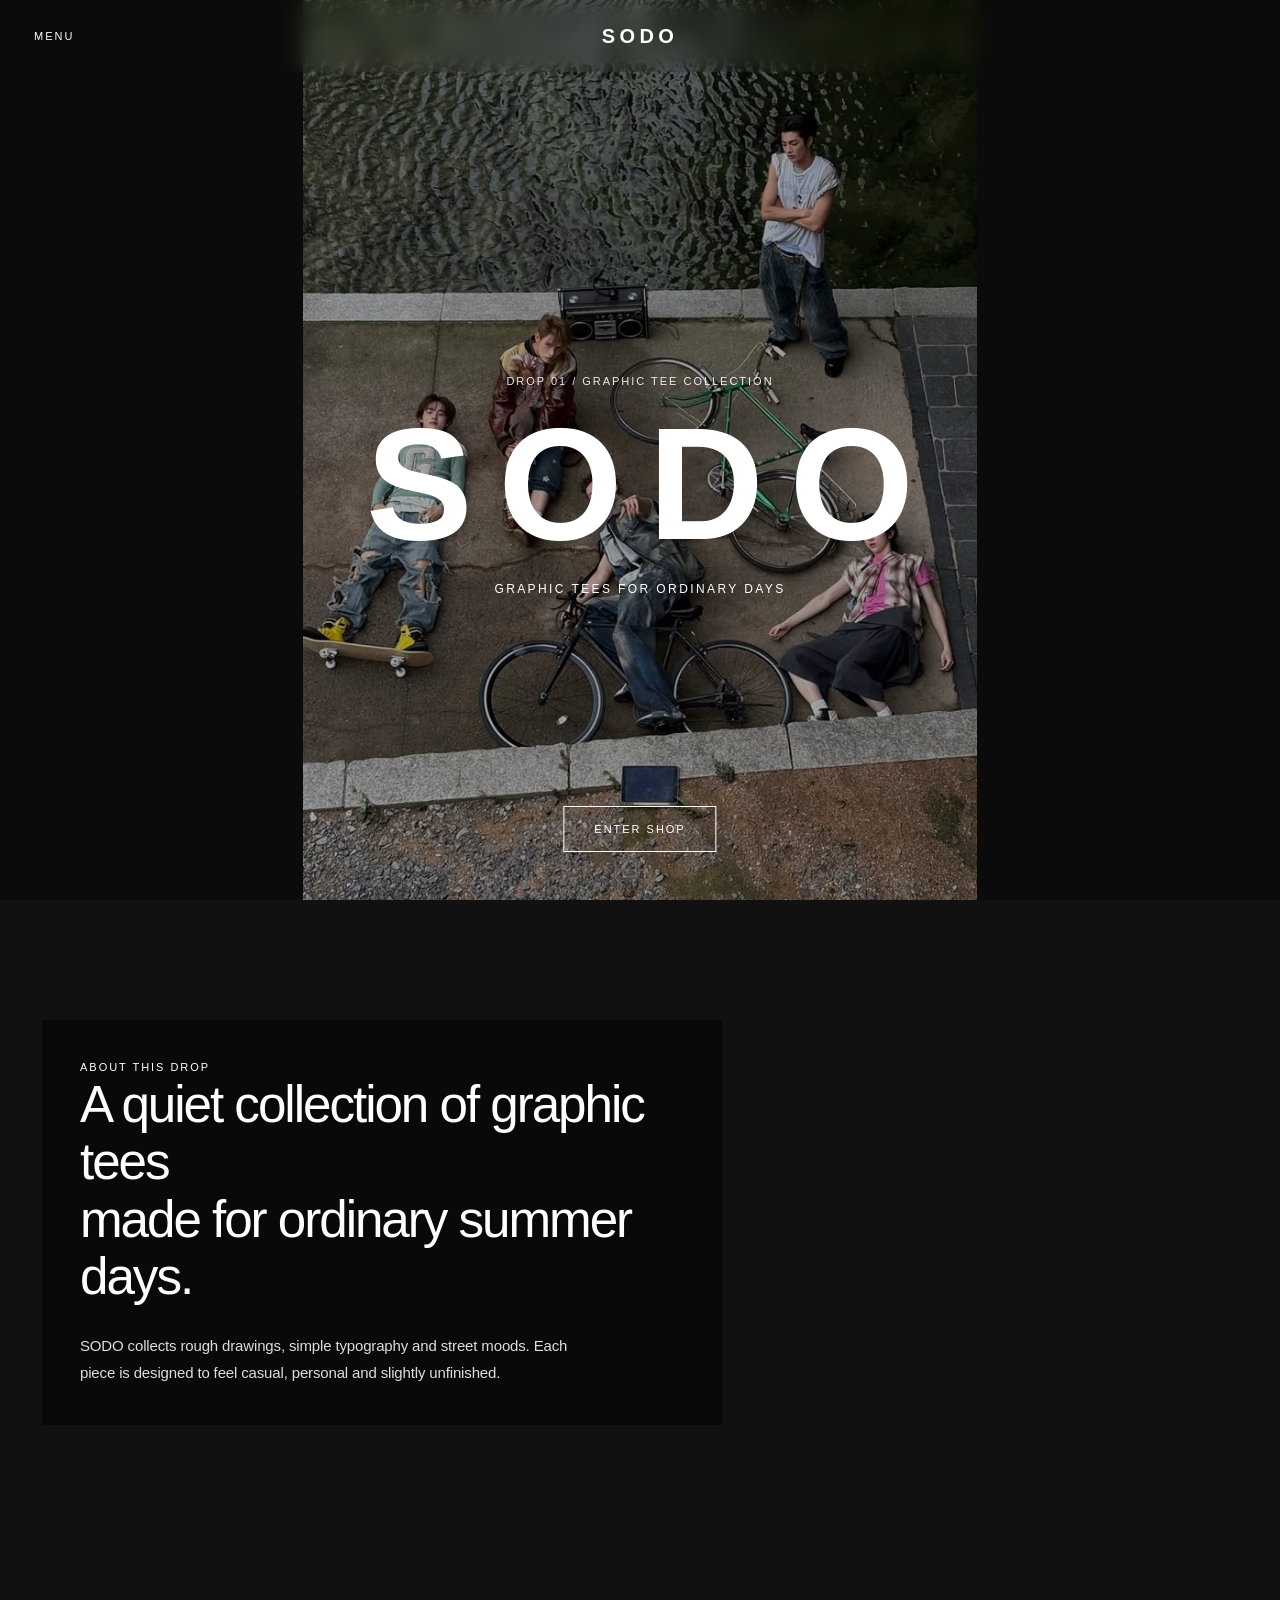
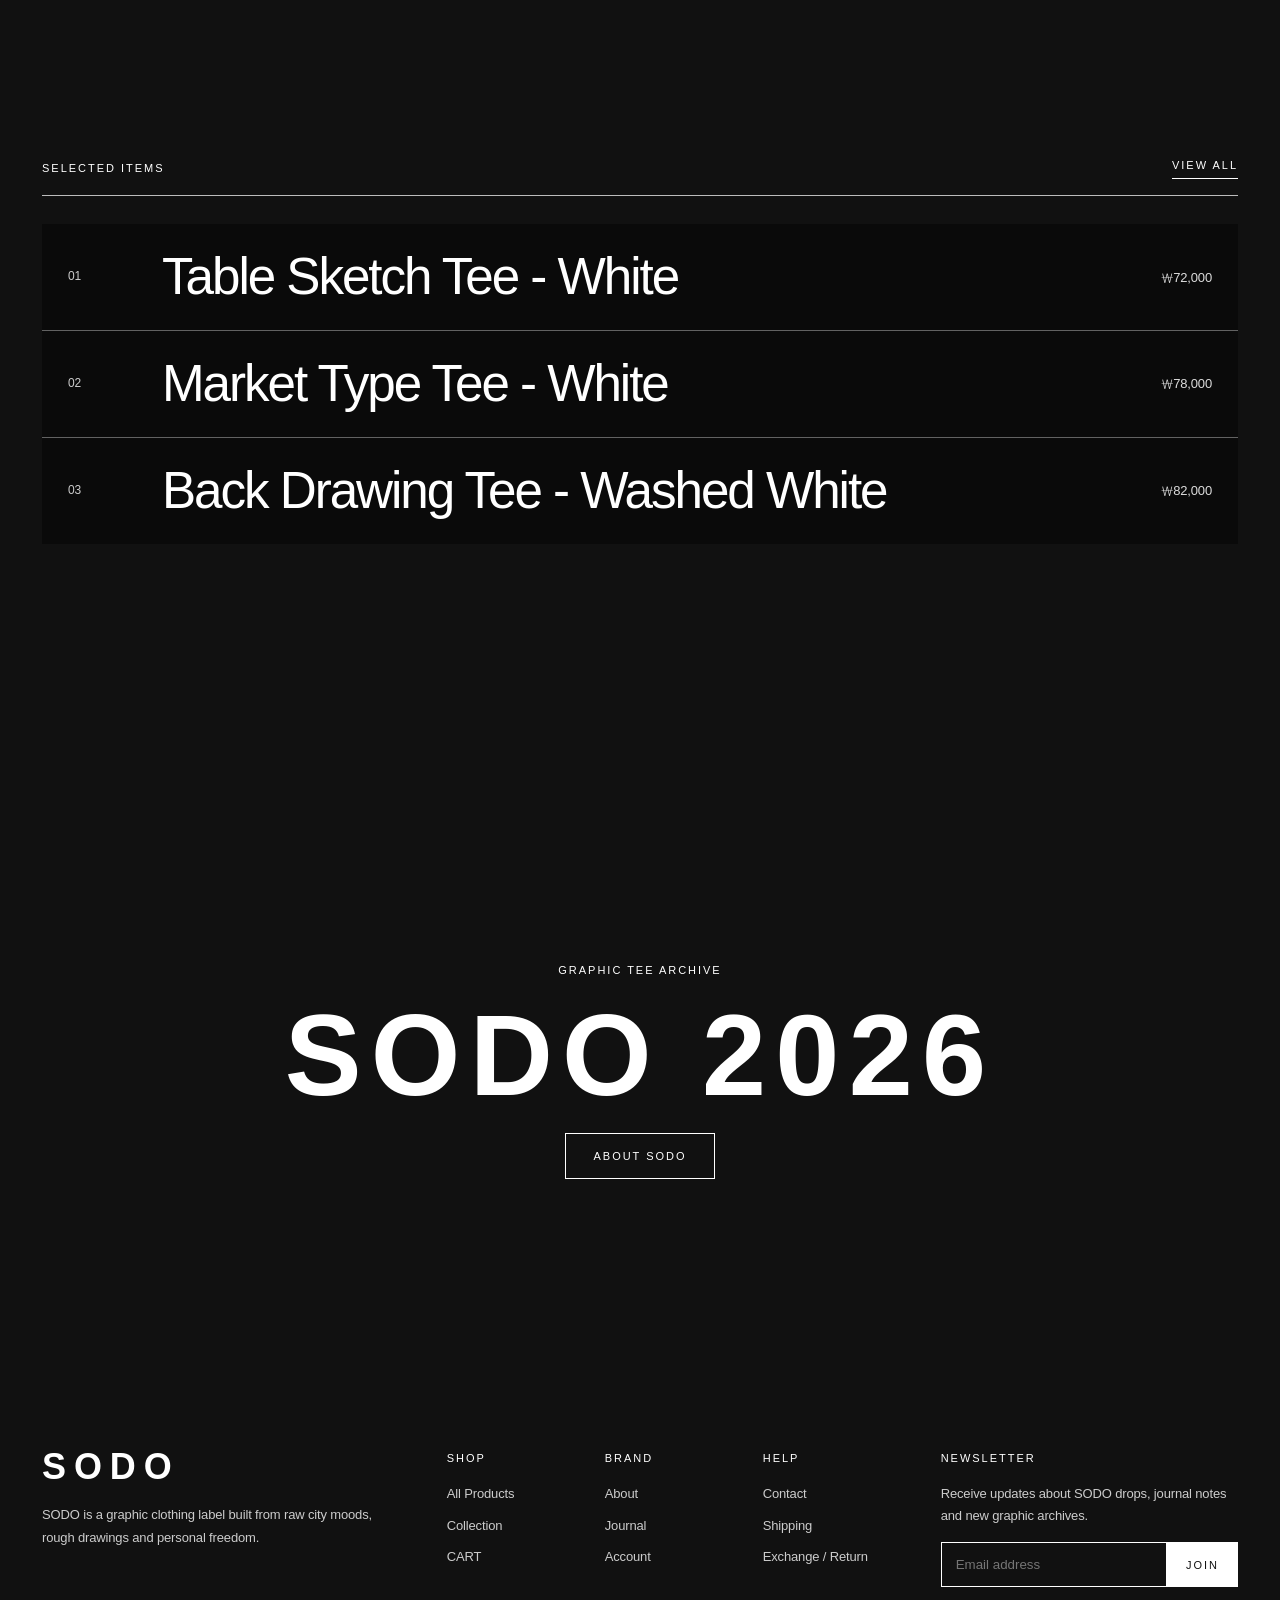
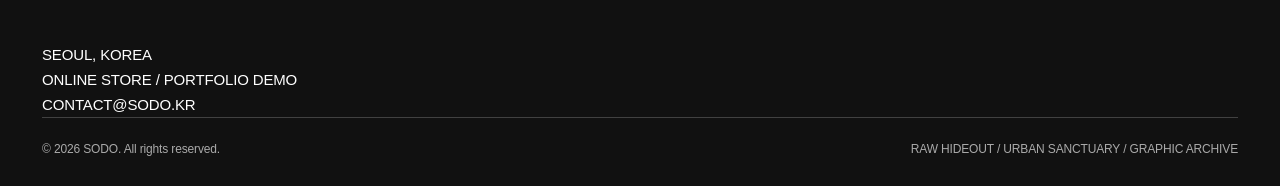
==== commit f5c62837: "Apply compact drawer menu to all pages" ====
--- a/index.html
+++ b/index.html
@@ -14,26 +14,30 @@
     <a href="index.html" class="logo header-center-logo">SODO</a>
 
     <div class="header-actions">
-      <a href="shop.html">SHOP</a>
       <a href="cart.html" class="cart-action">CART</a>
     </div>
 
-    <nav class="nav">
-      <a href="shop.html">SHOP</a>
-      <a href="collection.html">COLLECTION</a>
-      <a href="about.html">ABOUT</a>
-      <a href="journal.html">JOURNAL</a>
-      <a href="login.html">ACCOUNT</a>
-      <a href="cart.html">CART</a>
+    <nav class="nav sodo-drawer-menu compact-drawer">
+      <div class="drawer-main-links">
+        <a href="shop.html">SHOP</a>
+        <a href="about.html">ABOUT</a>
+        <a href="collection.html">COLLECTION</a>
+        <a href="journal.html">STOCKIST</a>
+        <a href="journal.html">COMMUNITY</a>
+      </div>
+
+      <div class="drawer-sub-links">
+        <a href="login.html">LOGIN</a>
+        <a href="login.html">JOIN US</a>
+        <a href="cart.html#bag">BAG</a>
+        <a href="login.html">ACCOUNT</a>
+      </div>
     </nav>
   </header>
 
   <main class="photo-home">
 
     <section class="photo-hero">
-      <img src="images/hero.jpg" alt="SODO main visual" class="hero-main-image" />
-      <div class="hero-dark-overlay"></div>
-
       <div class="photo-hero-content">
         <p>DROP 01 / GRAPHIC TEE COLLECTION</p>
         <h1>SODO</h1>
@@ -64,7 +68,6 @@
       </div>
 
       <div class="photo-selected-list">
-
         <a href="product.html?id=table-sketch-tee" class="photo-selected-row">
           <span>01</span>
           <h2>Table Sketch Tee - White</h2>
@@ -82,7 +85,6 @@
           <h2>Back Drawing Tee - Washed White</h2>
           <p>₩82,000</p>
         </a>
-
       </div>
     </section>
 
@@ -94,6 +96,64 @@
 
   </main>
 
+  <footer class="footer">
+    <div class="footer-inner">
+      <div class="footer-brand">
+        <h2>SODO</h2>
+        <p>
+          SODO is a graphic clothing label built from raw city moods,
+          rough drawings and personal freedom.
+        </p>
+      </div>
+
+      <div class="footer-links">
+        <div>
+          <h3>SHOP</h3>
+          <a href="shop.html">All Products</a>
+          <a href="collection.html">Collection</a>
+          <a href="cart.html">Cart</a>
+        </div>
+
+        <div>
+          <h3>BRAND</h3>
+          <a href="about.html">About</a>
+          <a href="journal.html">Journal</a>
+          <a href="login.html">Account</a>
+        </div>
+
+        <div>
+          <h3>HELP</h3>
+          <a href="mailto:contact@sodo.kr">Contact</a>
+          <a href="#">Shipping</a>
+          <a href="#">Exchange / Return</a>
+        </div>
+      </div>
+
+      <div class="footer-newsletter">
+        <h3>NEWSLETTER</h3>
+        <p>
+          Receive updates about SODO drops, journal notes and new graphic archives.
+        </p>
+
+        <div class="newsletter-form">
+          <input type="email" id="newsletterEmail" placeholder="Email address" />
+          <button type="button" id="newsletterButton">JOIN</button>
+        </div>
+      </div>
+    </div>
+
+    <div class="footer-info">
+      <p>SEOUL, KOREA</p>
+      <p>ONLINE STORE / PORTFOLIO DEMO</p>
+      <p>CONTACT@SODO.KR</p>
+    </div>
+
+    <div class="footer-bottom">
+      <p>© <span id="year"></span> SODO. All rights reserved.</p>
+      <p>RAW HIDEOUT / URBAN SANCTUARY / GRAPHIC ARCHIVE</p>
+    </div>
+  </footer>
+
   <script src="js/script.js"></script>
 </body>
 </html>
--- a/css/style.css
+++ b/css/style.css
@@ -4131,4 +4131,152 @@
   .order-complete-statement h2 {
     font-size: 38px;
   }
+}/* =========================================================
+   GARDEN EXPRESS STYLE DRAWER MENU
+========================================================= */
+
+.sodo-top-header .nav a:first-child::before {
+  content: none !important;
+  display: none !important;
+}
+
+.sodo-drawer-menu {
+  overflow-y: auto;
+}
+
+.sodo-drawer-menu .drawer-group {
+  width: 100%;
+  margin-bottom: 34px;
+}
+
+.sodo-drawer-menu .drawer-title {
+  margin-bottom: 14px;
+  font-size: var(--font-xs, 11px);
+  letter-spacing: var(--letter-label, 0.18em);
+  color: #777;
+}
+
+.sodo-top-header .sodo-drawer-menu a {
+  width: 100%;
+  display: block;
+  padding: 8px 0 !important;
+  border-bottom: none !important;
+  font-size: 13px;
+  letter-spacing: 0.14em;
+  line-height: 1.4;
+}
+
+.sodo-top-header .sodo-drawer-menu a:hover {
+  font-style: normal !important;
+  opacity: 0.55;
+  padding-left: 6px !important;
+}
+
+.drawer-account {
+  margin-top: 18px;
+  padding-top: 24px;
+  border-top: 1px solid rgba(17, 17, 17, 0.22);
+}
+
+.drawer-account a {
+  font-size: 12px !important;
+  color: #555;
+}
+
+/* 모바일 메뉴 안쪽 여백 정리 */
+@media (max-width: 760px) {
+  .sodo-drawer-menu .drawer-group {
+    margin-bottom: 30px;
+  }
+
+  .sodo-top-header .sodo-drawer-menu a {
+    padding: 9px 0 !important;
+    font-size: 12px;
+  }
+
+  .drawer-account {
+    padding-top: 22px;
+  }
+}/* =========================================================
+   COMPACT DRAWER MENU
+========================================================= */
+
+.compact-drawer {
+  overflow-y: auto;
+  padding: 88px 28px 28px !important;
+  display: flex !important;
+  flex-direction: column !important;
+  justify-content: space-between !important;
+}
+
+.drawer-main-links,
+.drawer-sub-links {
+  width: 100%;
+  display: flex;
+  flex-direction: column;
+}
+
+.drawer-main-links {
+  gap: 10px;
+}
+
+.drawer-sub-links {
+  gap: 8px;
+  margin-top: 42px;
+  padding-top: 20px;
+  border-top: 1px solid rgba(17, 17, 17, 0.18);
+}
+
+.compact-drawer .drawer-main-links a {
+  display: block;
+  width: 100%;
+  padding: 0 !important;
+  border: none !important;
+  font-size: 14px !important;
+  letter-spacing: 0.12em !important;
+  line-height: 1.2 !important;
+  color: #111;
+}
+
+.compact-drawer .drawer-sub-links a {
+  display: block;
+  width: 100%;
+  padding: 0 !important;
+  border: none !important;
+  font-size: 11px !important;
+  letter-spacing: 0.14em !important;
+  line-height: 1.2 !important;
+  color: #888;
+}
+
+.compact-drawer .drawer-main-links a:hover,
+.compact-drawer .drawer-sub-links a:hover {
+  font-style: normal !important;
+  opacity: 0.55;
+  padding-left: 0 !important;
+}
+
+.sodo-top-header .compact-drawer {
+  width: 250px !important;
+  max-width: 80vw !important;
+}
+
+@media (max-width: 760px) {
+  .sodo-top-header .compact-drawer {
+    width: 78vw !important;
+    max-width: 78vw !important;
+    padding: 84px 22px 24px !important;
+  }
+
+  .compact-drawer .drawer-main-links {
+    gap: 10px;
+  }
+
+  .compact-drawer .drawer-main-links a {
+    font-size: 13px !important;
+  }
+
+  .compact-drawer .drawer-sub-links a {
+    font-size: 11px !important;
+  }
 }
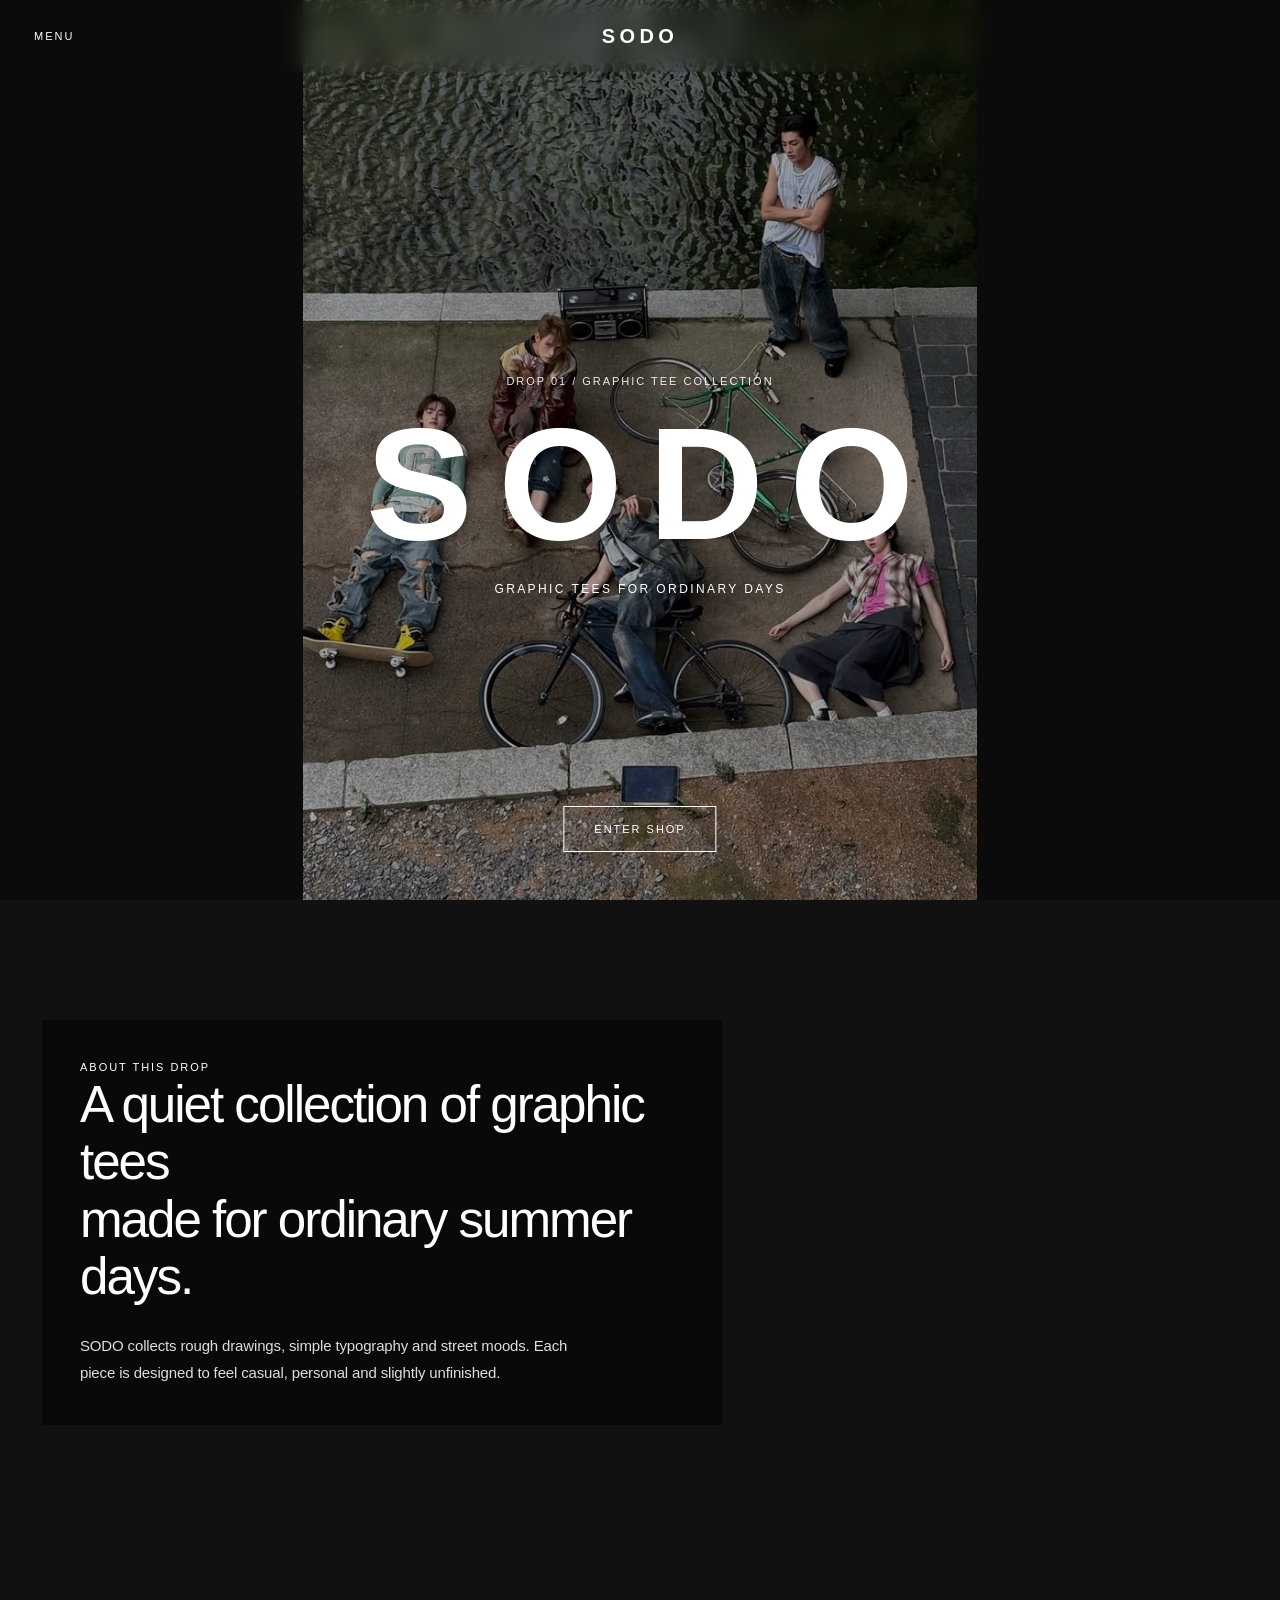
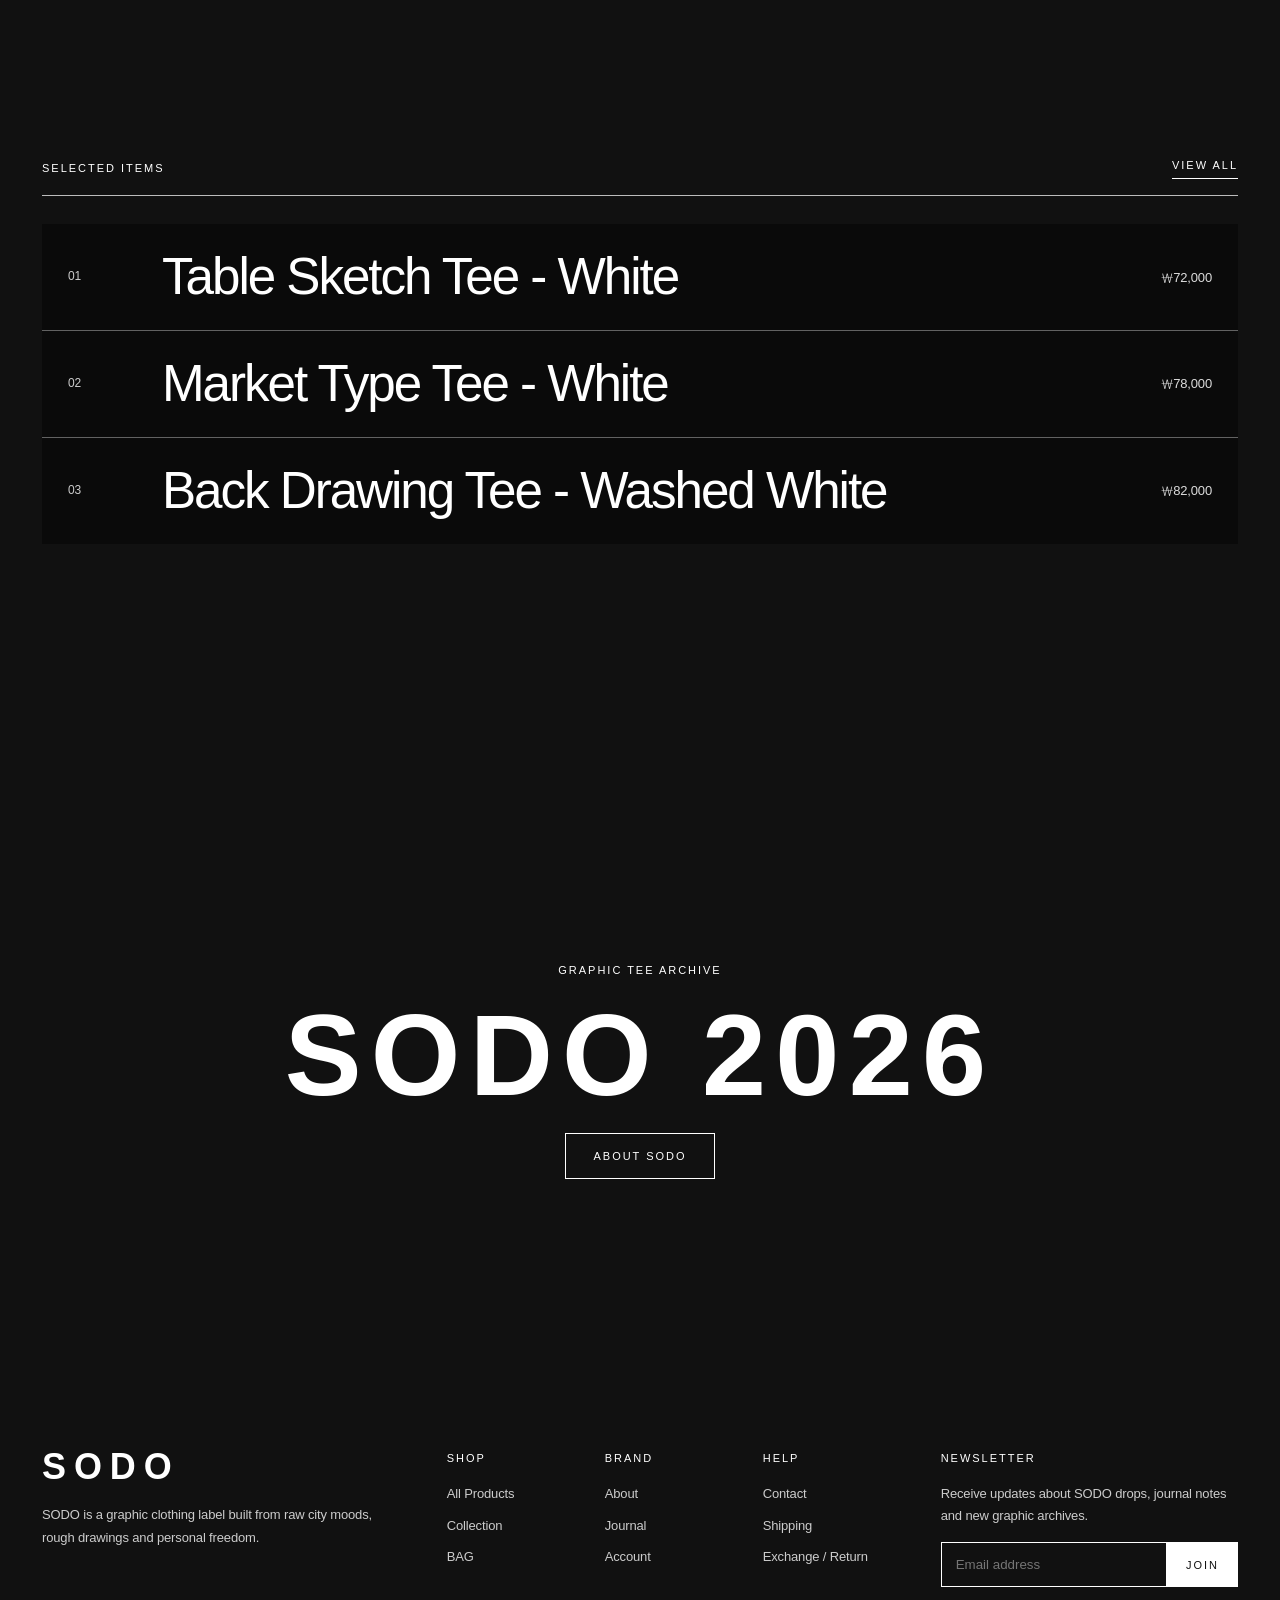
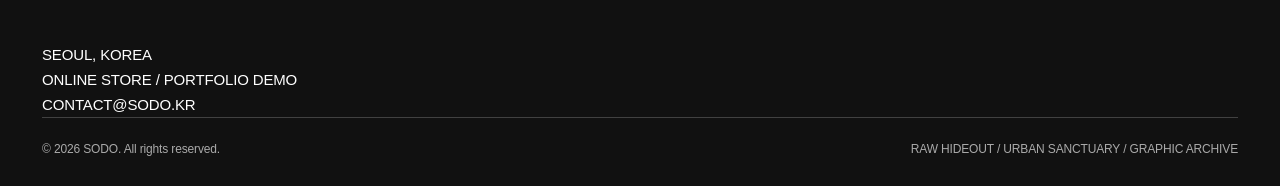
==== commit b8ae929e: "Fix bag script and drawer account typography" ====
--- a/index.html
+++ b/index.html
@@ -14,7 +14,7 @@
     <a href="index.html" class="logo header-center-logo">SODO</a>
 
     <div class="header-actions">
-      <a href="cart.html" class="cart-action">CART</a>
+      <a href="cart.html" class="cart-action">BAG</a>
     </div>
 
     <nav class="nav sodo-drawer-menu compact-drawer">
--- a/css/style.css
+++ b/css/style.css
@@ -4279,4 +4279,57 @@
   .compact-drawer .drawer-sub-links a {
     font-size: 11px !important;
   }
+}/* =========================================================
+   FIX DRAWER ACCOUNT LINKS + BAG UI
+========================================================= */
+
+.compact-drawer .drawer-main-links a {
+  font-family: "Helvetica Neue", Arial, sans-serif !important;
+  font-size: 14px !important;
+  letter-spacing: 0.12em !important;
+  font-weight: 400 !important;
+}
+
+.compact-drawer .drawer-sub-links {
+  gap: 7px !important;
+  margin-top: 42px !important;
+  padding-top: 20px !important;
+  border-top: 1px solid rgba(17, 17, 17, 0.16) !important;
+}
+
+.compact-drawer .drawer-sub-links a {
+  font-family: "Courier New", Courier, monospace !important;
+  font-size: 10px !important;
+  letter-spacing: 0.16em !important;
+  line-height: 1.35 !important;
+  font-weight: 400 !important;
+  color: #777 !important;
+  padding: 0 !important;
+  border: none !important;
+}
+
+.compact-drawer .drawer-sub-links a:hover {
+  opacity: 0.55 !important;
+  font-style: normal !important;
+  padding-left: 0 !important;
+}
+
+/* SUCCESS BAR CLICK FIX */
+
+.cart-success-bar {
+  z-index: 3000 !important;
+  pointer-events: auto !important;
+}
+
+.cart-success-bar a,
+.cart-success-link {
+  position: relative;
+  z-index: 3001 !important;
+  pointer-events: auto !important;
+}
+
+/* BAG WORDING */
+
+.cart-button {
+  text-transform: uppercase;
 }
